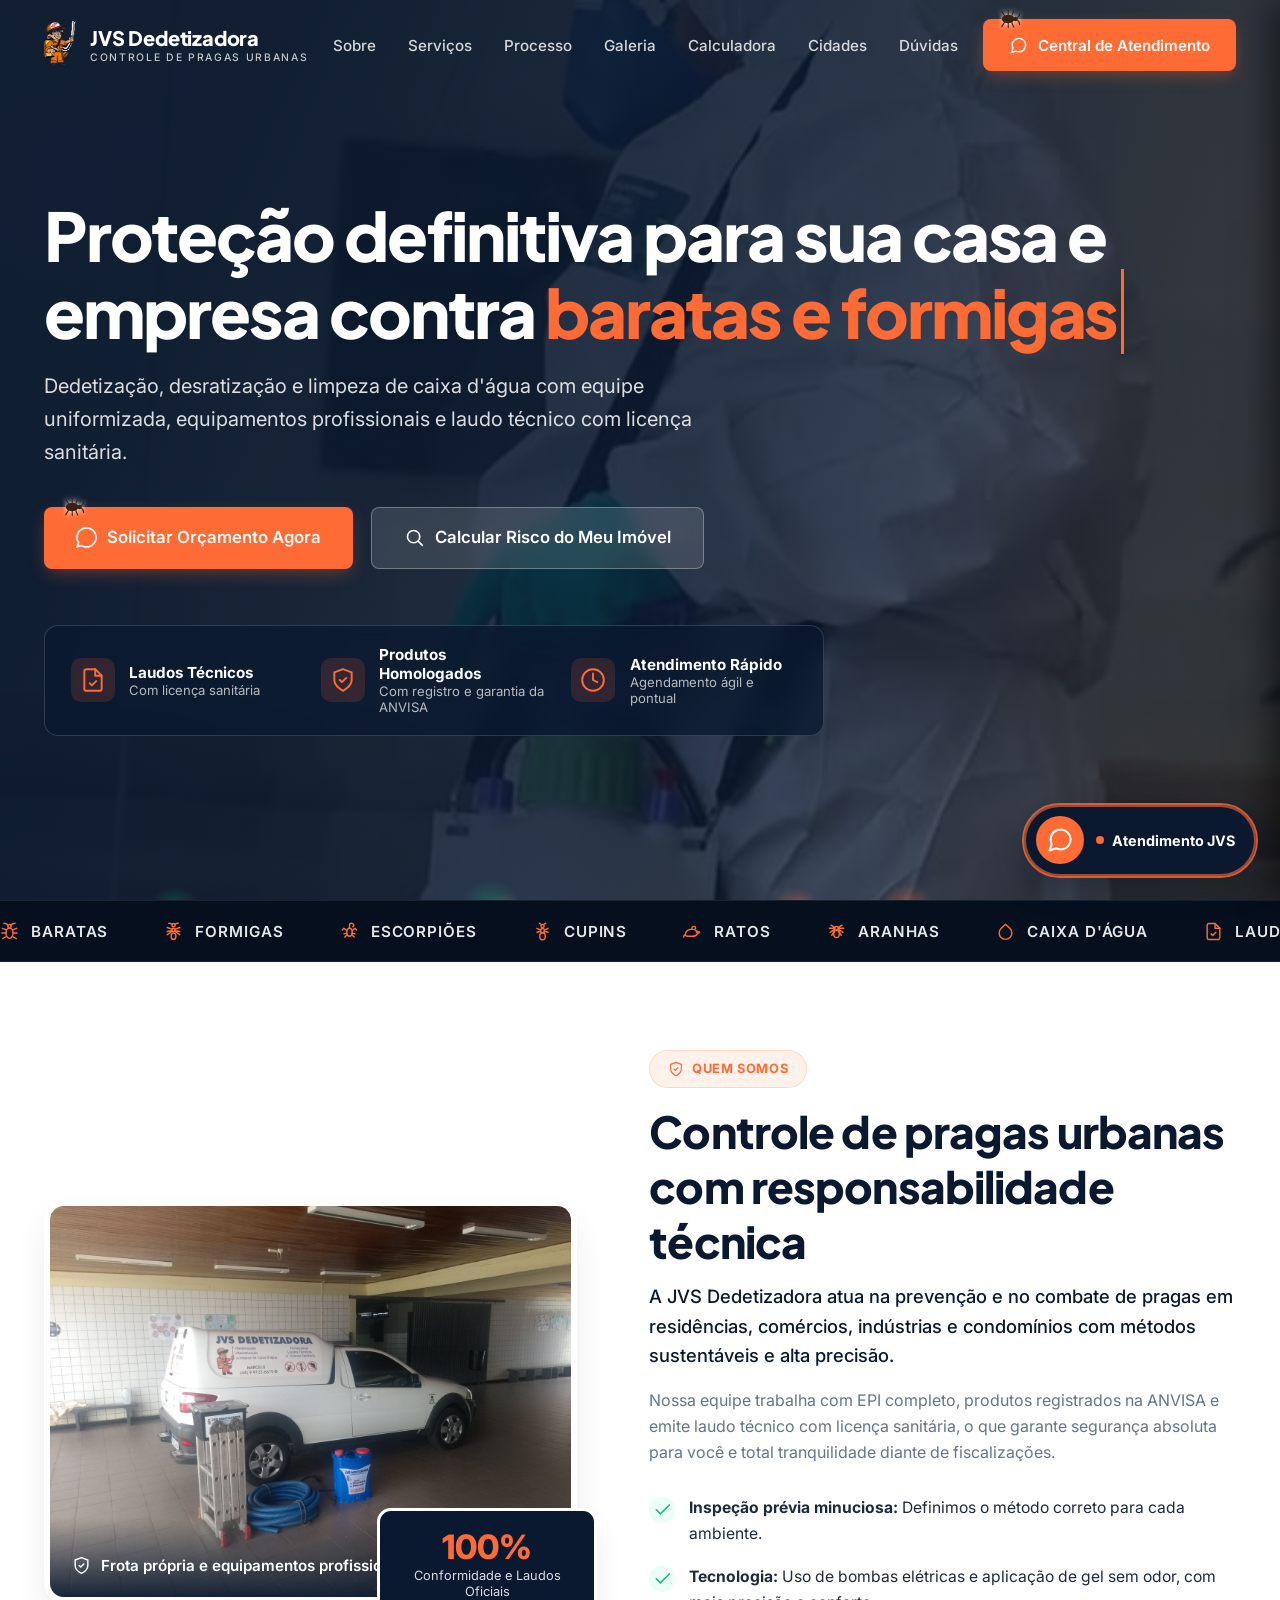
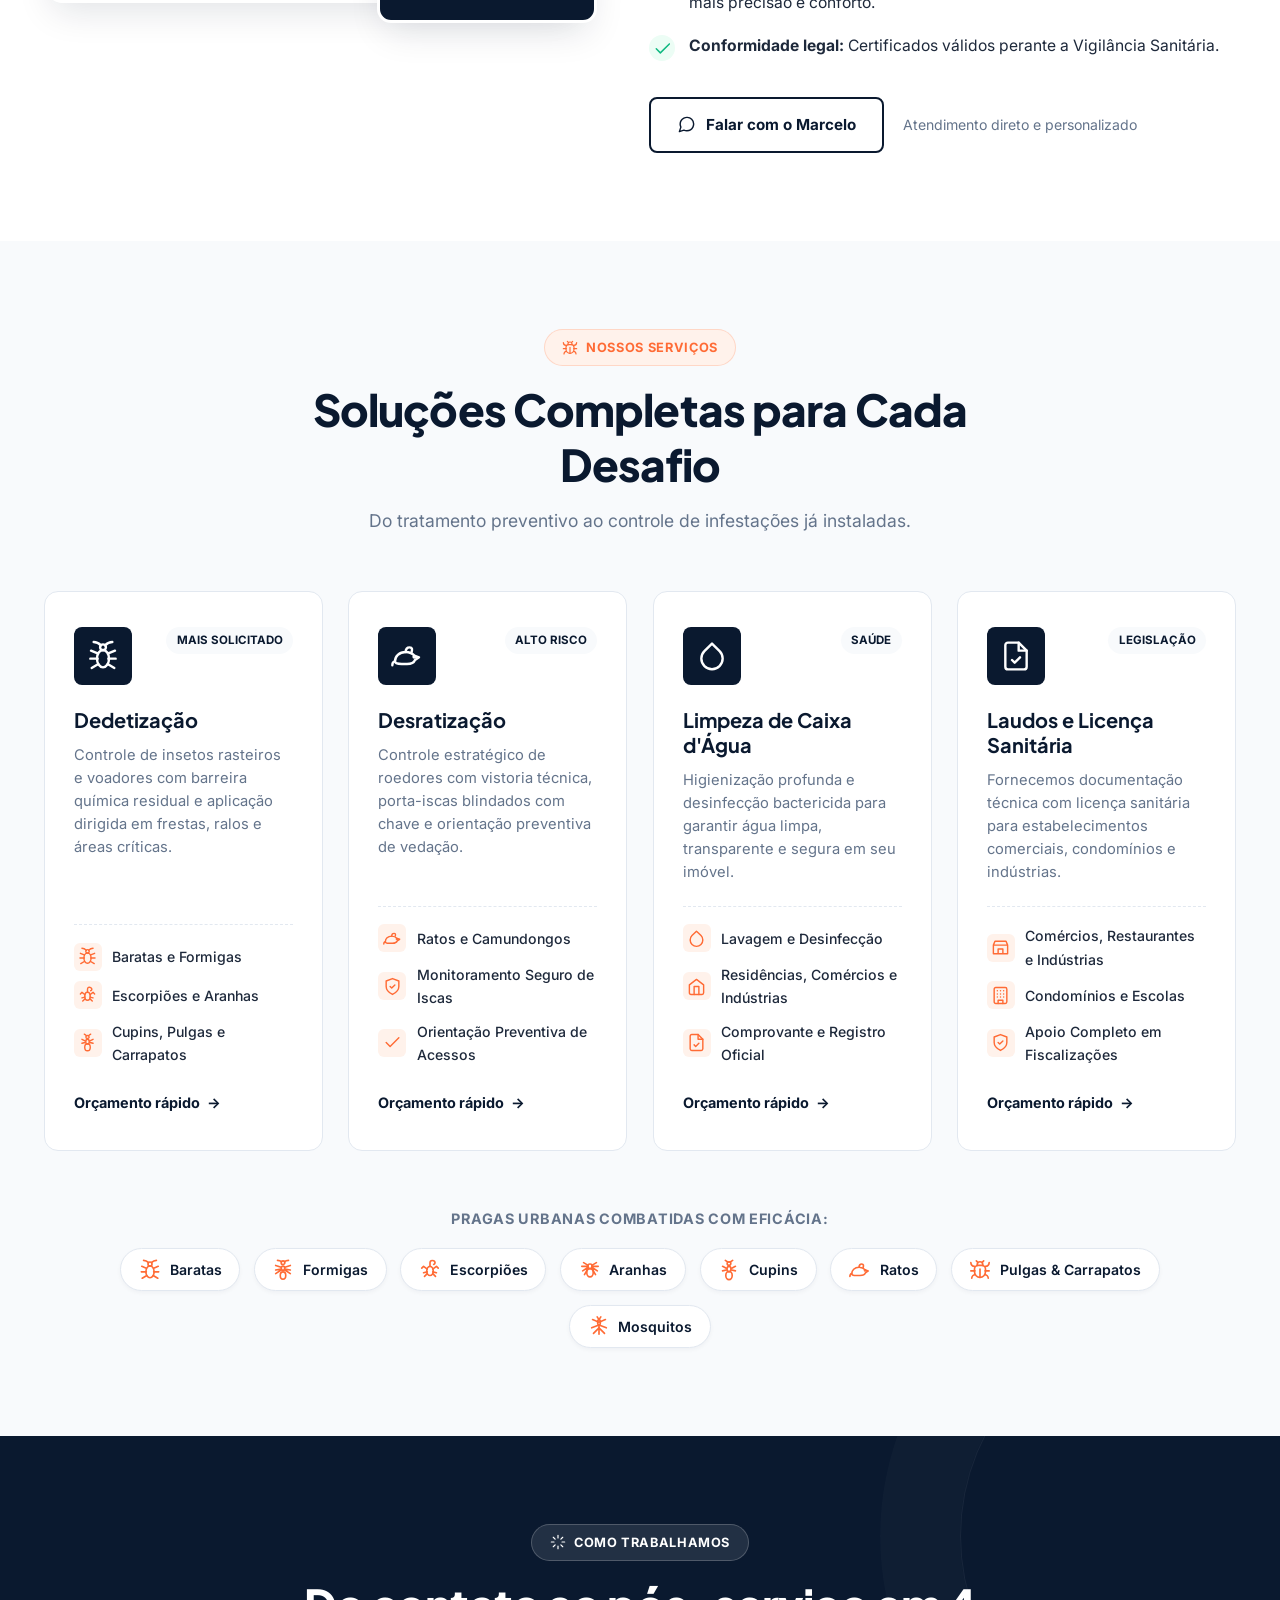
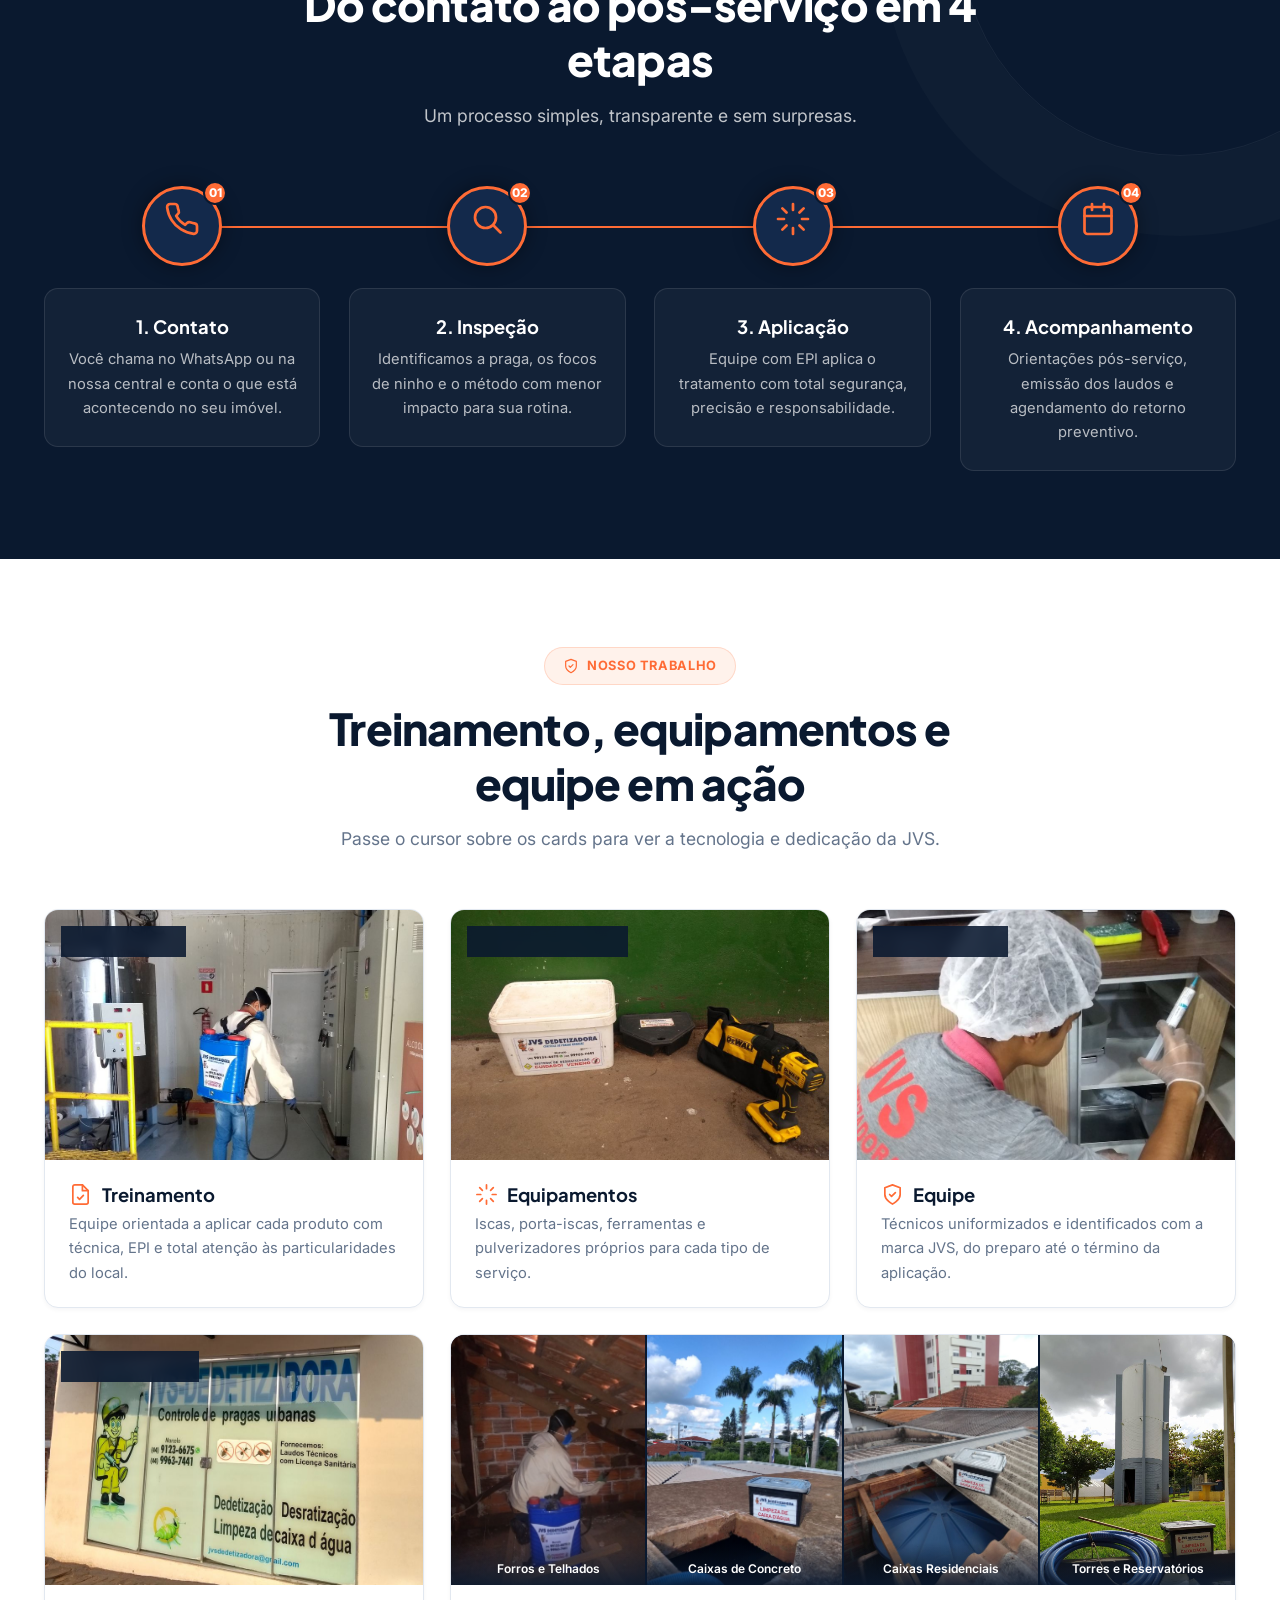
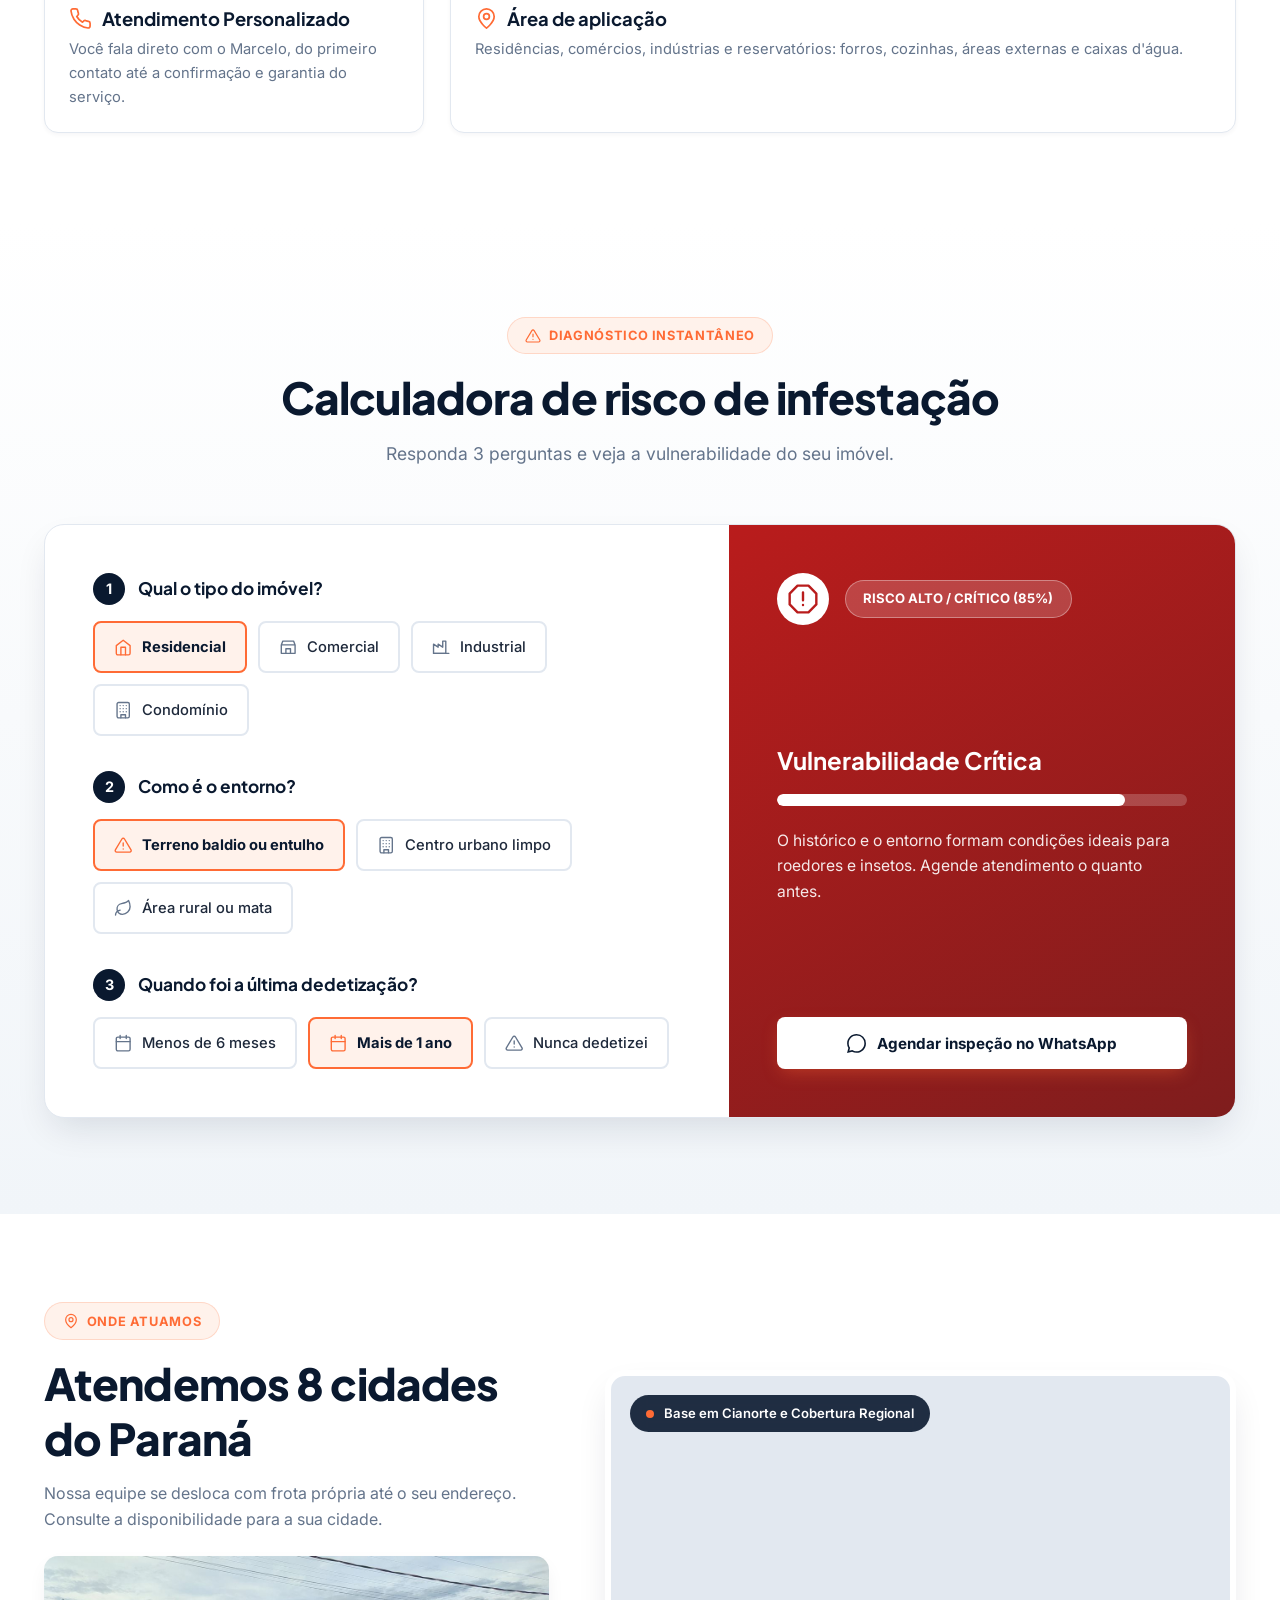
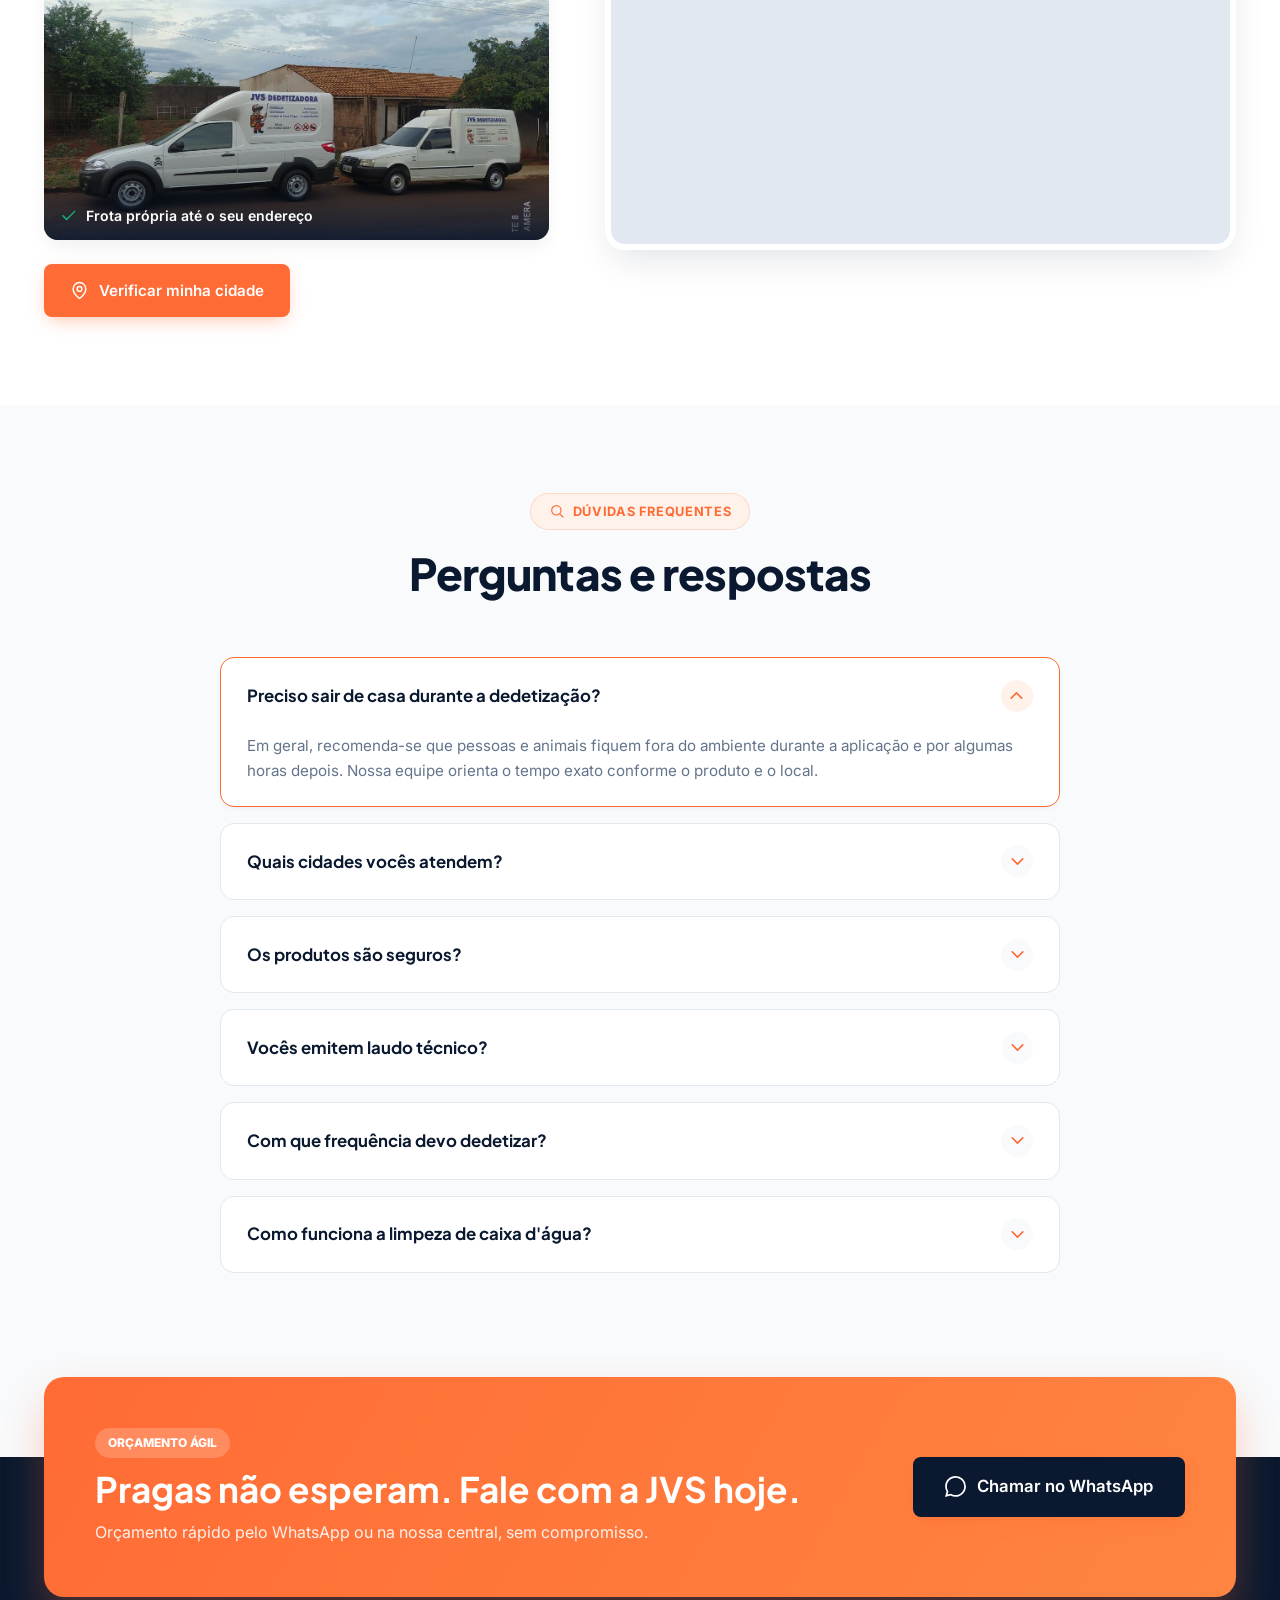
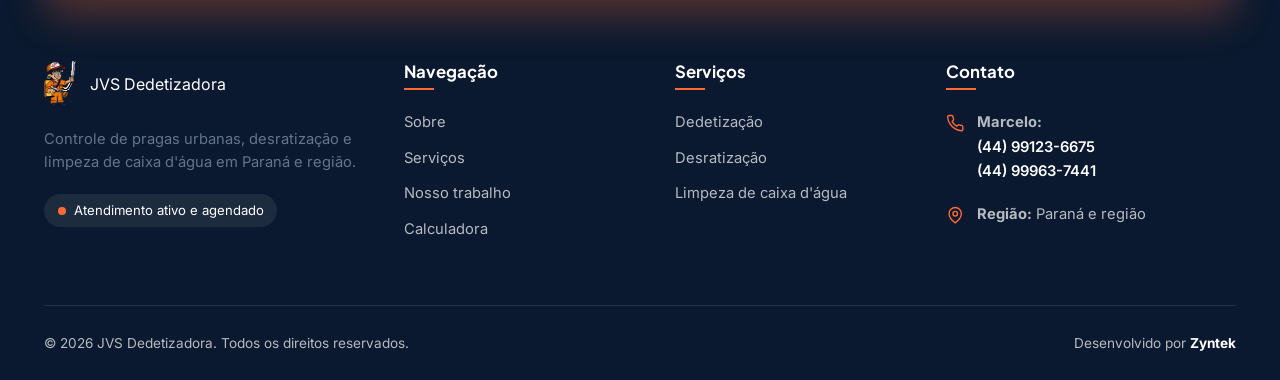
==== index.html @ ffaaab99 "primeiro commit: configurando o projeto" ====
<!DOCTYPE html>
<html lang="pt-BR" class="js">
<head>
  <meta charset="UTF-8">
  <meta name="viewport" content="width=device-width, initial-scale=1.0">
  <title>JVS Dedetizadora | Controle Especializado de Pragas e Desratização no PR</title>
  
  <meta name="description" content="JVS Dedetizadora: dedetização, desratização e limpeza de caixas d'água com laudos técnicos e licença sanitária em 8 cidades do Paraná. Fale com nossa equipe técnica.">
  <meta name="theme-color" content="#0A192F">

  <!-- Open Graph -->
  <meta property="og:type" content="website">
  <meta property="og:locale" content="pt_BR">
  <meta property="og:title" content="JVS Dedetizadora | Controle Profissional de Pragas Urbanas">
  <meta property="og:description" content="Dedetização, desratização e higienização com produtos ANVISA e laudos sanitários no Paraná.">
  <meta property="og:image" content="https://jvsdetetizadora.vercel.app/assets/img/sobre-picape.jpg">

  <!-- Fontes Google -->
  <link rel="preconnect" href="https://fonts.googleapis.com">
  <link rel="preconnect" href="https://fonts.gstatic.com" crossorigin>
  <link href="https://fonts.googleapis.com/css2?family=Inter:wght@400;500;600;700&family=Plus+Jakarta+Sans:wght@600;700;800&display=swap" rel="stylesheet">

  <link rel="icon" type="image/png" href="assets/img/favicon.png">
  <link rel="apple-touch-icon" href="assets/img/apple-touch-icon.png">
  <link rel="stylesheet" href="style.css">

  <script type="application/ld+json">
  {
    "@context": "https://schema.org",
    "@type": "HomeAndConstructionBusiness",
    "name": "JVS Dedetizadora",
    "description": "Dedetização, desratização e limpeza de caixa d'água com laudo técnico e licença sanitária.",
    "telephone": ["+55-44-99123-6675", "+55-44-99963-7441"],
    "areaServed": [
      {"@type": "City", "name": "Ubiratã"},
      {"@type": "City", "name": "Campina da Lagoa"},
      {"@type": "City", "name": "Juranda"},
      {"@type": "City", "name": "Tapejara"},
      {"@type": "City", "name": "Terra Boa"},
      {"@type": "City", "name": "Nova Esperança"},
      {"@type": "City", "name": "Cianorte"},
      {"@type": "City", "name": "Mariluz"}
    ]
  }
  </script>
</head>
<body>

  <!-- Canvas Tecnológico de Proteção Ativa (Fundo) -->
  <canvas id="ambientCanvas" class="ambient-canvas" aria-hidden="true"></canvas>

  <!-- Barra de Leitura Superior -->
  <div class="scroll-progress-bar" id="scrollProgress" aria-hidden="true"></div>

  <!-- Acessibilidade -->
  <a class="skip-link" href="#conteudo">Pular para o conteúdo principal</a>

  <!-- Biblioteca Completa de Ícones Vetoriais SVG (Com Pragas Exclusivas) -->
  <svg width="0" height="0" style="position:absolute; display:none" aria-hidden="true">
    <defs>
      <!-- Ícones Básicos -->
      <symbol id="bug" viewBox="0 0 24 24"><path d="M8 2l1.9 1.9M16 2l-1.9 1.9M9 7.1V6a3 3 0 0 1 6 0v1.1"/><path d="M12 20c-3.3 0-6-2.7-6-6v-3a4 4 0 0 1 4-4h4a4 4 0 0 1 4 4v3c0 3.3-2.7 6-6 6z"/><path d="M12 20v-9M6.5 13H2M17.5 13H22M3 21c0-2.1 1.7-3.9 3.8-4M21 21c0-2.1-1.7-3.9-3.8-4M6 8C4 8 2.2 6.2 2 4M18 8c2 0 3.8-1.8 4-4"/></symbol>
      <symbol id="drop" viewBox="0 0 24 24"><path d="M12 2.7l5.7 5.6a8 8 0 1 1-11.4 0z"/></symbol>
      <symbol id="doc" viewBox="0 0 24 24"><path d="M14 2H6a2 2 0 0 0-2 2v16a2 2 0 0 0 2 2h12a2 2 0 0 0 2-2V8z"/><path d="M14 2v6h6M9 15l2 2 4-4"/></symbol>
      <symbol id="shield" viewBox="0 0 24 24"><path d="M12 22s8-4 8-10V5l-8-3-8 3v7c0 6 8 10 8 10z"/><path d="M9 12l2 2 4-4"/></symbol>
      <symbol id="phone" viewBox="0 0 24 24"><path d="M22 16.9v3a2 2 0 0 1-2.2 2 19.8 19.8 0 0 1-8.6-3.1 19.5 19.5 0 0 1-6-6A19.8 19.8 0 0 1 2.1 4.2 2 2 0 0 1 4.1 2h3a2 2 0 0 1 2 1.7c.1 1 .4 1.9.7 2.8a2 2 0 0 1-.5 2.1L8.1 9.9a16 16 0 0 0 6 6l1.3-1.3a2 2 0 0 1 2.1-.4c.9.3 1.8.6 2.8.7a2 2 0 0 1 1.7 2z"/></symbol>
      <symbol id="pin" viewBox="0 0 24 24"><path d="M20 10c0 6-8 12-8 12S4 16 4 10a8 8 0 0 1 16 0z"/><circle cx="12" cy="10" r="3"/></symbol>
      <symbol id="ok" viewBox="0 0 24 24"><path d="M20 6L9 17l-5-5"/></symbol>
      <symbol id="home" viewBox="0 0 24 24"><path d="M3 10l9-7 9 7v10a2 2 0 0 1-2 2H5a2 2 0 0 1-2-2z"/><path d="M9 22V12h6v10"/></symbol>
      <symbol id="store" viewBox="0 0 24 24"><path d="M3 9l2-5h14l2 5M3 9v11h18V9M3 9h18M9 20v-6h6v6"/></symbol>
      <symbol id="factory" viewBox="0 0 24 24"><path d="M2 20V8l6 4V8l6 4V4h4v16z"/><path d="M2 20h20"/></symbol>
      <symbol id="build" viewBox="0 0 24 24"><rect x="4" y="2" width="16" height="20" rx="2"/><path d="M9 22v-4h6v4M8 6h.01M12 6h.01M16 6h.01M8 10h.01M12 10h.01M16 10h.01M8 14h.01M12 14h.01M16 14h.01"/></symbol>
      <symbol id="alert" viewBox="0 0 24 24"><path d="M10.3 3.9L1.8 18a2 2 0 0 0 1.7 3h17a2 2 0 0 0 1.7-3L13.7 3.9a2 2 0 0 0-3.4 0z"/><path d="M12 9v4M12 17h.01"/></symbol>
      <symbol id="leaf" viewBox="0 0 24 24"><path d="M11 20A7 7 0 0 1 9.8 6.1C15.5 5 17 4.5 19 2c1 2 2 4.2 2 8 0 5.5-4.8 10-10 10z"/><path d="M2 21c0-3 1.9-5.5 6-6.5"/></symbol>
      <symbol id="down" viewBox="0 0 24 24"><path d="M6 9l6 6 6-6"/></symbol>
      <symbol id="menu" viewBox="0 0 24 24"><path d="M4 6h16M4 12h16M4 18h16"/></symbol>
      <symbol id="close" viewBox="0 0 24 24"><path d="M18 6L6 18M6 6l12 12"/></symbol>
      <symbol id="clock" viewBox="0 0 24 24"><circle cx="12" cy="12" r="10"/><path d="M12 6v6l4 2"/></symbol>
      <symbol id="search" viewBox="0 0 24 24"><circle cx="11" cy="11" r="7"/><path d="M21 21l-4.3-4.3"/></symbol>
      <symbol id="burst" viewBox="0 0 24 24"><path d="M12 2v4M12 18v4M4.9 4.9l2.8 2.8M16.3 16.3l2.8 2.8M2 12h4M18 12h4M4.9 19.1l2.8-2.8M16.3 7.7l2.8-2.8"/></symbol>
      <symbol id="cal" viewBox="0 0 24 24"><rect x="3" y="4" width="18" height="18" rx="2"/><path d="M16 2v4M8 2v4M3 10h18"/></symbol>
      <symbol id="chat" viewBox="0 0 24 24"><path d="M21 11.5a8.38 8.38 0 0 1-.9 3.8 8.5 8.5 0 0 1-7.6 4.7 8.38 8.38 0 0 1-3.8-.9L3 21l1.9-5.7a8.38 8.38 0 0 1-.9-3.8 8.5 8.5 0 0 1 4.7-7.6 8.38 8.38 0 0 1 3.8-.9h.5a8.48 8.48 0 0 1 8 8v.5z"/></symbol>
      <symbol id="instagram" viewBox="0 0 24 24"><rect x="2" y="2" width="20" height="20" rx="5" ry="5"/><path d="M16 11.37A4 4 0 1 1 12.63 8 4 4 0 0 1 16 11.37z"/><line x1="17.5" y1="6.5" x2="17.51" y2="6.5"/></symbol>
      <symbol id="sparkles" viewBox="0 0 24 24"><path d="M12 3v3m0 12v3M3 12h3m12 0h3M5.6 5.6l2.1 2.1m8.6 8.6l2.1 2.1M5.6 18.4l2.1-2.1m8.6-8.6l2.1-2.1"/></symbol>

      <!-- Redes e Contatos -->
      <symbol id="wa" viewBox="0 0 24 24"><path stroke="none" fill="currentColor" d="M.057 24l1.687-6.163a11.87 11.87 0 0 1-1.587-5.946C.16 5.335 5.495 0 12.05 0a11.82 11.82 0 0 1 8.413 3.488 11.82 11.82 0 0 1 3.48 8.414c-.003 6.557-5.338 11.892-11.893 11.892a11.9 11.9 0 0 1-5.688-1.448L.057 24zm6.597-3.807c1.676.995 3.276 1.591 5.392 1.592 5.448 0 9.886-4.434 9.889-9.885.002-5.462-4.415-9.89-9.881-9.892-5.452 0-9.887 4.434-9.889 9.884-.001 2.225.651 3.891 1.746 5.634l-.999 3.648 3.742-.981z"/></symbol>

      <!-- Ícones Vetoriais Anatômicos das Pragas (Profissionais) -->
      <symbol id="pest-roach" viewBox="0 0 24 24">
        <ellipse cx="12" cy="14" rx="4.5" ry="6.5"/>
        <circle cx="12" cy="5.5" r="2.2"/>
        <path d="M10.5 4C8.5 2 7 1.5 5 1.5M13.5 4c2-2 3.5-2.5 5.5-2.5"/>
        <path d="M8 10L3 8M8 14H2.5M8.5 18l-5 3M16 10l5-2M16 14h5.5M15.5 18l5 3"/>
      </symbol>
      
      <symbol id="pest-ant" viewBox="0 0 24 24">
        <circle cx="12" cy="4" r="2"/>
        <ellipse cx="12" cy="10" rx="1.8" ry="2.2"/>
        <ellipse cx="12" cy="18" rx="3" ry="4"/>
        <path d="M10.5 3C9 1.8 7.5 1.5 6 1.5M13.5 3c1.5-1.2 3-1.5 4.5-1.5"/>
        <path d="M10 9L4 7M10 11L4 12M10 12L4 16M14 9l6-2M14 11l6 1M14 12l6 4"/>
      </symbol>

      <symbol id="pest-scorpion" viewBox="0 0 24 24">
        <ellipse cx="12" cy="13" rx="3.5" ry="5"/>
        <path d="M12 8V4c0-2 2-3 4-2s2 3 0 4"/>
        <path d="M9 11L5 8l-2 2M15 11l4-3 2 2"/>
        <path d="M9 14l-4 1M9 16l-3 3M15 14l4 1M15 16l3 3"/>
      </symbol>

      <symbol id="pest-spider" viewBox="0 0 24 24">
        <circle cx="12" cy="8" r="2.5"/>
        <ellipse cx="12" cy="15" rx="3.5" ry="4.5"/>
        <path d="M10 7L5 4M10 8L3 8M10 9L4 13M10 10L6 17M14 7l5-3M14 8l7 0M14 9l6 4M14 10l4 7"/>
      </symbol>

      <symbol id="pest-termite" viewBox="0 0 24 24">
        <circle cx="12" cy="5" r="2"/>
        <ellipse cx="12" cy="11" rx="2.2" ry="3"/>
        <ellipse cx="12" cy="18" rx="3.5" ry="4.5"/>
        <path d="M11 3.5l-3-2M13 3.5l3-2M9 10l-4-2M9 12l-4 1M15 10l4-2M15 12l4 1"/>
      </symbol>

      <symbol id="pest-rat" viewBox="0 0 24 24">
        <path d="M3 16c0-3.5 3-7 8-7 3 0 5 1 7 3l3 1-3 2c-1 2.5-3 3-6 3H8c-3 0-5-.5-5-2z"/>
        <circle cx="17.5" cy="12.5" r=".6"/>
        <path d="M11 9c0-2 1-3.5 3-3.5S16 7 15.5 9M3 16c-1.5 0-2 1.5-2 3"/>
      </symbol>

      <symbol id="pest-mosquito" viewBox="0 0 24 24">
        <line x1="12" y1="12" x2="12" y2="21"/>
        <ellipse cx="12" cy="8" rx="1.5" ry="3"/>
        <path d="M12 5l-2-3M12 5l2-3M12 8l-7-3M12 8l7-3M12 11l-8 3M12 11l8 3M12 14l-6 6M12 14l6 6"/>
      </symbol>

      <symbol id="roach" viewBox="0 0 24 24"><ellipse cx="12" cy="14" rx="4.6" ry="7" stroke="none"/><circle cx="12" cy="6" r="2.4" stroke="none"/><path fill="none" stroke-width="1.1" stroke-linecap="round" d="M11 4C9 2 8 1.5 6 1.5M13 4c2-2 3-2.5 5-2.5M8 10L3 8M8 14H2.5M8.5 18l-5 3M16 10l5-2M16 14h5.5M15.5 18l5 3"/></symbol>
      <symbol id="risk-ok" viewBox="0 0 24 24"><circle cx="12" cy="12" r="10"/><path d="M7.5 12.5l3 3 6-6.5"/></symbol>
      <symbol id="risk-high" viewBox="0 0 24 24"><path d="M7.9 2h8.2L22 7.9v8.2L16.1 22H7.9L2 16.1V7.9z"/><path d="M12 7v6M12 16.5h.01"/></symbol>
    </defs>
  </svg>

  <!-- Cabeçalho Principal -->
  <header class="site-header" id="site-header">
    <div class="container header-container">
      <a href="#inicio" class="brand" aria-label="JVS Dedetizadora - Início">
        <img class="brand-logo" src="assets/img/logo.png" alt="Logotipo JVS Dedetizadora" width="36" height="52">
        <span class="brand-text">
          JVS Dedetizadora
          <small>Controle de pragas urbanas</small>
        </span>
      </a>

      <nav class="main-nav" aria-label="Navegação primária">
        <a href="#sobre" class="nav-link">Sobre</a>
        <a href="#servicos" class="nav-link">Serviços</a>
        <a href="#processo" class="nav-link">Processo</a>
        <a href="#galeria" class="nav-link">Galeria</a>
        <a href="#calculadora" class="nav-link">Calculadora</a>
        <a href="#atuacao" class="nav-link">Cidades</a>
        <a href="#faq" class="nav-link">Dúvidas</a>
      </nav>

      <div class="header-cta-group">
        <button class="btn btn-primary btn-walk open-hub-trigger" type="button">
          <span class="walker" aria-hidden="true"><svg class="roach"><use href="#roach"/></svg></span>
          <svg class="ic"><use href="#chat"/></svg>
          <span>Central de Atendimento</span>
        </button>
        <button class="menu-toggle" id="menu-toggle" aria-label="Abrir menu móvel" aria-expanded="false" aria-controls="mobile-menu">
          <svg class="ic ic-menu"><use href="#menu"/></svg>
          <svg class="ic ic-close"><use href="#close"/></svg>
        </button>
      </div>
    </div>
  </header>

  <!-- Menu Mobile Moderno -->
  <div class="mobile-menu-backdrop" id="mobile-backdrop" aria-hidden="true"></div>
  <div class="mobile-menu" id="mobile-menu" role="dialog" aria-modal="true" aria-label="Menu de navegação móvel">
    <div class="mobile-menu-header">
      <span class="mobile-title">JVS Dedetizadora</span>
    </div>
    <nav class="mobile-nav-links">
      <a href="#sobre" class="mob-link">Sobre nós</a>
      <a href="#servicos" class="mob-link">Serviços e Pragas</a>
      <a href="#processo" class="mob-link">Como Trabalhamos</a>
      <a href="#galeria" class="mob-link">Nossos Serviços em Campo</a>
      <a href="#calculadora" class="mob-link">Calculadora de Risco</a>
      <a href="#atuacao" class="mob-link">Cidades Atendidas</a>
      <a href="#faq" class="mob-link">Perguntas Frequentes</a>
    </nav>
    <div class="mobile-menu-footer">
      <button class="btn btn-primary w-full open-hub-trigger" type="button">
        <svg class="ic"><use href="#chat"/></svg>
        <span>Abrir Central de Suporte</span>
      </button>
      <div class="mobile-contact-info">
        <p><svg class="ic"><use href="#phone"/></svg> (44) 99123-6675</p>
        <small>Plantão com Marcelo</small>
      </div>
    </div>
  </div>

  <main id="conteudo">
    <!-- Seção Hero -->
    <section class="hero" id="inicio">
      <video class="hero-video" autoplay muted loop playsinline preload="metadata" poster="assets/img/hero-poster.jpg">
        <source src="assets/video/hero.mp4" type="video/mp4">
      </video>
      <div class="hero-overlay"></div>
      <div class="hero-particles" id="hero-particles" aria-hidden="true"></div>

      <div class="container hero-container">
        <div class="hero-content">
        

          </div>

          <h1 class="reveal">
            Proteção definitiva para sua casa e empresa contra 
            <span class="typed-wrapper"><span class="hero-typed" id="typed"></span></span>
          </h1>

          <p class="hero-description reveal">
            Dedetização, desratização e limpeza de caixa d'água com equipe uniformizada, equipamentos profissionais e laudo técnico com licença sanitária.
          </p>

          <div class="hero-actions reveal">
            <button class="btn btn-primary btn-large btn-glow btn-walk open-hub-trigger" type="button">
              <span class="walker" aria-hidden="true"><svg class="roach"><use href="#roach"/></svg></span>
              <svg class="ic"><use href="#wa"/></svg>
              <span>Solicitar Orçamento Agora</span>
            </button>
            <a class="btn btn-glass btn-large" href="#calculadora">
              <svg class="ic"><use href="#search"/></svg>
              <span>Calcular Risco do Meu Imóvel</span>
            </a>
          </div>

          <div class="hero-trust-bar reveal">
            <div class="trust-item">
              <div class="trust-icon"><svg class="ic"><use href="#doc"/></svg></div>
              <div class="trust-text"><strong>Laudos Técnicos</strong><span>Com licença sanitária</span></div>
            </div>
            <div class="trust-item">
              <div class="trust-icon"><svg class="ic"><use href="#shield"/></svg></div>
              <div class="trust-text"><strong>Produtos Homologados</strong><span>Com registro e garantia da ANVISA</span></div>
            </div>
            <div class="trust-item">
              <div class="trust-icon"><svg class="ic"><use href="#clock"/></svg></div>
              <div class="trust-text"><strong>Atendimento Rápido</strong><span>Agendamento ágil e pontual</span></div>
            </div>
          </div>
        </div>
      </div>
    </section>

    <!-- Marquee Infinito -->
    <div class="marquee" aria-hidden="true">
      <div class="marquee-track" id="marquee-track"></div>
    </div>

    <!-- Seção Sobre Nós -->
    <section class="section section-about" id="sobre">
      <div class="container">
        <div class="about-grid">
          <div class="about-media reveal">
            <div class="about-image-wrapper">
              <img src="assets/img/sobre-picape.jpg" alt="Picape da JVS Dedetizadora com escada, mangueira e pulverizador costal" width="1400" height="1050" loading="lazy">
              <div class="about-image-badge">
                <svg class="ic"><use href="#shield"/></svg>
                <span>Frota própria e equipamentos profissionais</span>
              </div>
            </div>
            <div class="about-floating-stat">
              <strong class="stat-number">100%</strong>
              <span class="stat-label">Conformidade e Laudos Oficiais</span>
            </div>
          </div>

          <div class="about-text-content reveal">
            <div class="badge-pill">
              <svg class="ic"><use href="#shield"/></svg>
              <span>Quem Somos</span>
            </div>
            <h2 class="section-title">Controle de pragas urbanas com responsabilidade técnica</h2>
            <p class="lead-text">
              A JVS Dedetizadora atua na prevenção e no combate de pragas em residências, comércios, indústrias e condomínios com métodos sustentáveis e alta precisão.
            </p>
            <p>
              Nossa equipe trabalha com EPI completo, produtos registrados na ANVISA e emite laudo técnico com licença sanitária, o que garante segurança absoluta para você e total tranquilidade diante de fiscalizações.
            </p>

            <ul class="checklist-pro">
              <li>
                <div class="check-icon"><svg class="ic"><use href="#ok"/></svg></div>
                <div><strong>Inspeção prévia minuciosa:</strong> Definimos o método correto para cada ambiente.</div>
              </li>
              <li>
                <div class="check-icon"><svg class="ic"><use href="#ok"/></svg></div>
                <div><strong>Tecnologia:</strong> Uso de bombas elétricas e aplicação de gel sem odor, com mais precisão e conforto.</div>
              </li>
              <li>
                <div class="check-icon"><svg class="ic"><use href="#ok"/></svg></div>
                <div><strong>Conformidade legal:</strong> Certificados válidos perante a Vigilância Sanitária.</div>
              </li>
            </ul>

            <div class="about-cta-box">
              <button class="btn btn-outline-dark open-hub-trigger" type="button">
                <svg class="ic"><use href="#chat"/></svg>
                <span>Falar com o Marcelo</span>
              </button>
              <span class="consultor-note">Atendimento direto e personalizado</span>
            </div>
          </div>
        </div>
      </div>
    </section>

    <!-- Seção Serviços: Com Ícones Vetoriais das Pragas -->
    <section class="section section-services" id="servicos">
      <div class="container">
        <div class="section-head text-center reveal">
          <div class="badge-pill">
            <svg class="ic"><use href="#bug"/></svg>
            <span>Nossos Serviços</span>
          </div>
          <h2 class="section-title">Soluções Completas para Cada Desafio</h2>
          <p class="section-subtitle">Do tratamento preventivo ao controle de infestações já instaladas.</p>
        </div>

        <div class="services-grid">
          <!-- Card 1: Dedetização -->
          <article class="service-card reveal">
            <div class="service-header">
              <div class="service-icon-box"><svg class="ic"><use href="#pest-roach"/></svg></div>
              <span class="service-tag">Mais Solicitado</span>
            </div>
            <h3>Dedetização</h3>
            <p>Controle de insetos rasteiros e voadores com barreira química residual e aplicação dirigida em frestas, ralos e áreas críticas.</p>
            
            <!-- Lista com Ícones Vetoriais Dedicados -->
            <ul class="service-pest-list">
              <li>
                <div class="pest-mini-icon"><svg class="ic"><use href="#pest-roach"/></svg></div>
                <span>Baratas e Formigas</span>
              </li>
              <li>
                <div class="pest-mini-icon"><svg class="ic"><use href="#pest-scorpion"/></svg></div>
                <span>Escorpiões e Aranhas</span>
              </li>
              <li>
                <div class="pest-mini-icon"><svg class="ic"><use href="#pest-termite"/></svg></div>
                <span>Cupins, Pulgas e Carrapatos</span>
              </li>
            </ul>

            <div class="service-footer">
              <button class="service-link open-hub-trigger" type="button">
                <span>Orçamento rápido</span>
                <span class="arrow">&rarr;</span>
              </button>
            </div>
          </article>

          <!-- Card 2: Desratização -->
          <article class="service-card reveal">
            <div class="service-header">
              <div class="service-icon-box"><svg class="ic"><use href="#pest-rat"/></svg></div>
              <span class="service-tag">Alto Risco</span>
            </div>
            <h3>Desratização</h3>
            <p>Controle estratégico de roedores com vistoria técnica, porta-iscas blindados com chave e orientação preventiva de vedação.</p>
            
            <ul class="service-pest-list">
              <li>
                <div class="pest-mini-icon"><svg class="ic"><use href="#pest-rat"/></svg></div>
                <span>Ratos e Camundongos</span>
              </li>
              <li>
                <div class="pest-mini-icon"><svg class="ic"><use href="#shield"/></svg></div>
                <span>Monitoramento Seguro de Iscas</span>
              </li>
              <li>
                <div class="pest-mini-icon"><svg class="ic"><use href="#ok"/></svg></div>
                <span>Orientação Preventiva de Acessos</span>
              </li>
            </ul>

            <div class="service-footer">
              <button class="service-link open-hub-trigger" type="button">
                <span>Orçamento rápido</span>
                <span class="arrow">&rarr;</span>
              </button>
            </div>
          </article>

          <!-- Card 3: Limpeza de Caixa d'Água -->
          <article class="service-card reveal">
            <div class="service-header">
              <div class="service-icon-box"><svg class="ic"><use href="#drop"/></svg></div>
              <span class="service-tag">Saúde</span>
            </div>
            <h3>Limpeza de Caixa d'Água</h3>
            <p>Higienização profunda e desinfecção bactericida para garantir água limpa, transparente e segura em seu imóvel.</p>
            
            <ul class="service-pest-list">
              <li>
                <div class="pest-mini-icon"><svg class="ic"><use href="#drop"/></svg></div>
                <span>Lavagem e Desinfecção</span>
              </li>
              <li>
                <div class="pest-mini-icon"><svg class="ic"><use href="#home"/></svg></div>
                <span>Residências, Comércios e Indústrias</span>
              </li>
              <li>
                <div class="pest-mini-icon"><svg class="ic"><use href="#doc"/></svg></div>
                <span>Comprovante e Registro Oficial</span>
              </li>
            </ul>

            <div class="service-footer">
              <button class="service-link open-hub-trigger" type="button">
                <span>Orçamento rápido</span>
                <span class="arrow">&rarr;</span>
              </button>
            </div>
          </article>

          <!-- Card 4: Laudos Técnicos -->
          <article class="service-card reveal">
            <div class="service-header">
              <div class="service-icon-box"><svg class="ic"><use href="#doc"/></svg></div>
              <span class="service-tag">Legislação</span>
            </div>
            <h3>Laudos e Licença Sanitária</h3>
            <p>Fornecemos documentação técnica com licença sanitária para estabelecimentos comerciais, condomínios e indústrias.</p>
            
            <ul class="service-pest-list">
              <li>
                <div class="pest-mini-icon"><svg class="ic"><use href="#store"/></svg></div>
                <span>Comércios, Restaurantes e Indústrias</span>
              </li>
              <li>
                <div class="pest-mini-icon"><svg class="ic"><use href="#build"/></svg></div>
                <span>Condomínios e Escolas</span>
              </li>
              <li>
                <div class="pest-mini-icon"><svg class="ic"><use href="#shield"/></svg></div>
                <span>Apoio Completo em Fiscalizações</span>
              </li>
            </ul>

            <div class="service-footer">
              <button class="service-link open-hub-trigger" type="button">
                <span>Orçamento rápido</span>
                <span class="arrow">&rarr;</span>
              </button>
            </div>
          </article>
        </div>

        <!-- Catálogo Vetorial de Pragas Combatidas -->
        <div class="pest-vetor-grid reveal">
          <span class="pest-catalog-title">Pragas Urbanas Combatidas com Eficácia:</span>
          <div class="pest-badges-row">
            <div class="pest-badge-item">
              <svg class="ic"><use href="#pest-roach"/></svg>
              <span>Baratas</span>
            </div>
            <div class="pest-badge-item">
              <svg class="ic"><use href="#pest-ant"/></svg>
              <span>Formigas</span>
            </div>
            <div class="pest-badge-item">
              <svg class="ic"><use href="#pest-scorpion"/></svg>
              <span>Escorpiões</span>
            </div>
            <div class="pest-badge-item">
              <svg class="ic"><use href="#pest-spider"/></svg>
              <span>Aranhas</span>
            </div>
            <div class="pest-badge-item">
              <svg class="ic"><use href="#pest-termite"/></svg>
              <span>Cupins</span>
            </div>
            <div class="pest-badge-item">
              <svg class="ic"><use href="#pest-rat"/></svg>
              <span>Ratos</span>
            </div>
            <div class="pest-badge-item">
              <svg class="ic"><use href="#bug"/></svg>
              <span>Pulgas & Carrapatos</span>
            </div>
            <div class="pest-badge-item">
              <svg class="ic"><use href="#pest-mosquito"/></svg>
              <span>Mosquitos</span>
            </div>
          </div>
        </div>
      </div>
    </section>

    <!-- Seção Processo de Trabalho -->
    <section class="section section-process" id="processo">
      <div class="process-decor-circle" aria-hidden="true"></div>
      <div class="container">
        <div class="section-head text-center reveal">
          <div class="badge-pill badge-pill-light">
            <svg class="ic"><use href="#burst"/></svg>
            <span>Como Trabalhamos</span>
          </div>
          <h2 class="section-title text-white">Do contato ao pós-serviço em 4 etapas</h2>
          <p class="section-subtitle text-light">Um processo simples, transparente e sem surpresas.</p>
        </div>

        <div class="process-timeline" id="processTimeline">
          <div class="timeline-step reveal" style="--i:0">
            <div class="step-badge">
              <div class="step-num">01</div>
              <div class="step-icon"><svg class="ic"><use href="#phone"/></svg></div>
            </div>
            <div class="step-card">
              <h3>1. Contato</h3>
              <p>Você chama no WhatsApp ou na nossa central e conta o que está acontecendo no seu imóvel.</p>
            </div>
          </div>

          <div class="timeline-step reveal" style="--i:1">
            <div class="step-badge">
              <div class="step-num">02</div>
              <div class="step-icon"><svg class="ic"><use href="#search"/></svg></div>
            </div>
            <div class="step-card">
              <h3>2. Inspeção</h3>
              <p>Identificamos a praga, os focos de ninho e o método com menor impacto para sua rotina.</p>
            </div>
          </div>

          <div class="timeline-step reveal" style="--i:2">
            <div class="step-badge">
              <div class="step-num">03</div>
              <div class="step-icon"><svg class="ic"><use href="#burst"/></svg></div>
            </div>
            <div class="step-card">
              <h3>3. Aplicação</h3>
              <p>Equipe com EPI aplica o tratamento com total segurança, precisão e responsabilidade.</p>
            </div>
          </div>

          <div class="timeline-step reveal" style="--i:3">
            <div class="step-badge">
              <div class="step-num">04</div>
              <div class="step-icon"><svg class="ic"><use href="#cal"/></svg></div>
            </div>
            <div class="step-card">
              <h3>4. Acompanhamento</h3>
              <p>Orientações pós-serviço, emissão dos laudos e agendamento do retorno preventivo.</p>
            </div>
          </div>
        </div>
      </div>
    </section>

    <!-- Seção Galeria: Com Animações 3D Tilt e Efeito Spotlight -->
    <section class="section section-gallery" id="galeria">
      <div class="container">
        <div class="section-head text-center reveal">
          <div class="badge-pill">
            <svg class="ic"><use href="#shield"/></svg>
            <span>Nosso Trabalho</span>
          </div>
          <h2 class="section-title">Treinamento, equipamentos e equipe em ação</h2>
          <p class="section-subtitle">Passe o cursor sobre os cards para ver a tecnologia e dedicação da JVS.</p>
        </div>

        <div class="gallery-grid">
          <!-- Card 1: 3D Tilt -->
          <article class="gallery-card tilt-card reveal">
            <div class="tilt-glow"></div>
            <div class="gallery-img-box">
              <img src="assets/img/trabalho-treinamento.jpg" alt="Técnico da JVS com máscara e luvas pulverizando em ambiente industrial" loading="lazy" style="object-position:center 35%">
              <div class="gallery-tag">EPI Nível Máximo</div>
            </div>
            <div class="gallery-body">
              <h3><svg class="ic"><use href="#doc"/></svg> Treinamento</h3>
              <p>Equipe orientada a aplicar cada produto com técnica, EPI e total atenção às particularidades do local.</p>
            </div>
          </article>

          <!-- Card 2: 3D Tilt -->
          <article class="gallery-card tilt-card reveal">
            <div class="tilt-glow"></div>
            <div class="gallery-img-box">
              <img src="assets/img/trabalho-equipamentos.jpg" alt="Balde de iscas, porta-isca e furadeira da JVS" loading="lazy">
              <div class="gallery-tag">Equipamentos Próprios</div>
            </div>
            <div class="gallery-body">
              <h3><svg class="ic"><use href="#burst"/></svg> Equipamentos</h3>
              <p>Iscas, porta-iscas, ferramentas e pulverizadores próprios para cada tipo de serviço.</p>
            </div>
          </article>

          <!-- Card 3: 3D Tilt -->
          <article class="gallery-card tilt-card reveal">
            <div class="tilt-glow"></div>
            <div class="gallery-img-box">
              <img src="assets/img/trabalho-equipe.jpg" alt="Técnico da JVS com touca e luvas aplicando gel em armário de cozinha" loading="lazy" style="object-position:center 30%">
              <div class="gallery-tag">Aplicação Discreta</div>
            </div>
            <div class="gallery-body">
              <h3><svg class="ic"><use href="#shield"/></svg> Equipe</h3>
              <p>Técnicos uniformizados e identificados com a marca JVS, do preparo até o término da aplicação.</p>
            </div>
          </article>

          <!-- Card 4: 3D Tilt -->
          <article class="gallery-card tilt-card reveal">
            <div class="tilt-glow"></div>
            <div class="gallery-img-box">
              <img src="assets/img/trabalho-atendimento.jpg" alt="Fachada da JVS Dedetizadora com serviços e telefones na vitrine" loading="lazy" style="object-position:center 72%">
              <div class="gallery-tag">Atendimento Direto</div>
            </div>
            <div class="gallery-body">
              <h3><svg class="ic"><use href="#phone"/></svg> Atendimento Personalizado</h3>
              <p>Você fala direto com o Marcelo, do primeiro contato até a confirmação e garantia do serviço.</p>
            </div>
          </article>

          <!-- Card Amplo com 4 fotos das áreas -->
          <article class="gallery-card gallery-card-wide tilt-card reveal">
            <div class="tilt-glow"></div>
            <div class="gallery-multi-photos">
              <div class="multi-photo-item">
                <img src="assets/img/area-forro.jpg" alt="Técnico aplicando produto no forro de um telhado" loading="lazy">
                <span>Forros e Telhados</span>
              </div>
              <div class="multi-photo-item">
                <img src="assets/img/area-caixa-concreto.jpg" alt="Caixa d'água de concreto aberta para limpeza" loading="lazy">
                <span>Caixas de Concreto</span>
              </div>
              <div class="multi-photo-item">
                <img src="assets/img/area-caixa-telhado.jpg" alt="Caixa d'água azul sob telhado" loading="lazy">
                <span>Caixas Residenciais</span>
              </div>
              <div class="multi-photo-item">
                <img src="assets/img/area-torre.jpg" alt="Torre de caixa d'água com equipamento de limpeza" loading="lazy">
                <span>Torres e Reservatórios</span>
              </div>
            </div>
            <div class="gallery-body">
              <h3><svg class="ic"><use href="#pin"/></svg> Área de aplicação</h3>
              <p>Residências, comércios, indústrias e reservatórios: forros, cozinhas, áreas externas e caixas d'água.</p>
            </div>
          </article>
        </div>
      </div>
    </section>

    <!-- Seção Calculadora de Risco -->
    <section class="section section-calculator" id="calculadora" data-risk="medio">
      <div class="radar-scan" aria-hidden="true">
        <span></span><span></span><span></span>
      </div>
      <div class="roaches bg-layer" id="bg-roaches" aria-hidden="true"></div>

      <div class="container relative-z">
        <div class="section-head text-center reveal">
          <div class="badge-pill">
            <svg class="ic"><use href="#alert"/></svg>
            <span>Diagnóstico Instantâneo</span>
          </div>
          <h2 class="section-title">Calculadora de risco de infestação</h2>
          <p class="section-subtitle">Responda 3 perguntas e veja a vulnerabilidade do seu imóvel.</p>
        </div>

        <div class="calculator-card reveal">
          <div class="calculator-layout">
            <div class="calculator-form">
              <!-- Pergunta 1 -->
              <div class="calc-question">
                <div class="question-header">
                  <span class="q-number">1</span>
                  <h4>Qual o tipo do imóvel?</h4>
                </div>
                <div class="option-group" id="q-type" role="radiogroup">
                  <button type="button" class="calc-option is-selected" aria-pressed="true" data-points="20">
                    <svg class="ic"><use href="#home"/></svg>
                    <span>Residencial</span>
                  </button>
                  <button type="button" class="calc-option" aria-pressed="false" data-points="35">
                    <svg class="ic"><use href="#store"/></svg>
                    <span>Comercial</span>
                  </button>
                  <button type="button" class="calc-option" aria-pressed="false" data-points="35">
                    <svg class="ic"><use href="#factory"/></svg>
                    <span>Industrial</span>
                  </button>
                  <button type="button" class="calc-option" aria-pressed="false" data-points="25">
                    <svg class="ic"><use href="#build"/></svg>
                    <span>Condomínio</span>
                  </button>
                </div>
              </div>

              <!-- Pergunta 2 -->
              <div class="calc-question">
                <div class="question-header">
                  <span class="q-number">2</span>
                  <h4>Como é o entorno?</h4>
                </div>
                <div class="option-group" id="q-env" role="radiogroup">
                  <button type="button" class="calc-option is-selected" aria-pressed="true" data-points="35">
                    <svg class="ic"><use href="#alert"/></svg>
                    <span>Terreno baldio ou entulho</span>
                  </button>
                  <button type="button" class="calc-option" aria-pressed="false" data-points="10">
                    <svg class="ic"><use href="#build"/></svg>
                    <span>Centro urbano limpo</span>
                  </button>
                  <button type="button" class="calc-option" aria-pressed="false" data-points="30">
                    <svg class="ic"><use href="#leaf"/></svg>
                    <span>Área rural ou mata</span>
                  </button>
                </div>
              </div>

              <!-- Pergunta 3 -->
              <div class="calc-question">
                <div class="question-header">
                  <span class="q-number">3</span>
                  <h4>Quando foi a última dedetização?</h4>
                </div>
                <div class="option-group" id="q-last" role="radiogroup">
                  <button type="button" class="calc-option" aria-pressed="false" data-points="0">
                    <svg class="ic"><use href="#cal"/></svg>
                    <span>Menos de 6 meses</span>
                  </button>
                  <button type="button" class="calc-option is-selected" aria-pressed="true" data-points="30">
                    <svg class="ic"><use href="#cal"/></svg>
                    <span>Mais de 1 ano</span>
                  </button>
                  <button type="button" class="calc-option" aria-pressed="false" data-points="40">
                    <svg class="ic"><use href="#alert"/></svg>
                    <span>Nunca dedetizei</span>
                  </button>
                </div>
              </div>
            </div>

            <!-- Painel de Resultado -->
            <div class="calculator-result" id="calcResultBox">
              <div class="roaches" id="risk-roaches" aria-hidden="true"></div>
              
              <div class="result-header">
                <div class="result-icon" id="risk-icon">
                  <svg class="ic"><use href="#alert"/></svg>
                </div>
                <div class="result-badge-wrap">
                  <span class="risk-pill" id="risk-pill" aria-live="polite">
                    <b id="risk-label">RISCO MÉDIO</b>
                  </span>
                </div>
              </div>

              <div class="result-body">
                <h3 id="risk-title">Atenção preventiva necessária</h3>
                <div class="meter-wrapper">
                  <div class="meter-bar-bg">
                    <div class="meter-bar-fill" id="risk-bar" style="width: 85%;"></div>
                  </div>
                </div>
                <p id="risk-text"></p>
              </div>

              <div class="result-footer">
                <a class="btn btn-primary btn-calc-action" id="risk-whatsapp" href="#" target="_blank" rel="noopener">
                  <svg class="ic"><use href="#wa"/></svg>
                  <span>Agendar inspeção no WhatsApp</span>
                </a>
              </div>
            </div>
          </div>
        </div>
      </div>
    </section>

    <!-- Seção Onde Atuamos -->
    <section class="section section-coverage" id="atuacao">
      <div class="container">
        <div class="coverage-grid">
          <div class="coverage-info reveal">
            <div class="badge-pill">
              <svg class="ic"><use href="#pin"/></svg>
              <span>Onde Atuamos</span>
            </div>
            <h2 class="section-title">Atendemos 8 cidades do Paraná</h2>
            <p>
              Nossa equipe se desloca com frota própria até o seu endereço. Consulte a disponibilidade para a sua cidade.
            </p>

            <figure class="fleet-showcase">
              <img src="assets/img/frota.jpg" alt="Duas utilitárias brancas da JVS Dedetizadora estacionadas" width="1200" height="800" loading="lazy">
              <figcaption>
                <svg class="ic"><use href="#ok"/></svg>
                <span>Frota própria até o seu endereço</span>
              </figcaption>
            </figure>


            <div class="city-action">
              <a class="btn btn-primary" href="https://wa.me/5544991236675?text=Ol%C3%A1%2C%20voc%C3%AAs%20atendem%20na%20minha%20cidade%3F" target="_blank" rel="noopener">
                <svg class="ic"><use href="#pin"/></svg>
                <span>Verificar minha cidade</span>
              </a>
            </div>
          </div>

          <div class="coverage-map reveal">
            <div class="map-card">
              <iframe title="Mapa da região de atuação da JVS Dedetizadora" loading="lazy" referrerpolicy="no-referrer-when-downgrade" src="https://www.google.com/maps?q=Cianorte,+PR&z=9&hl=pt-BR&output=embed"></iframe>
              <div class="map-badge">
                <span class="pulse-dot"></span>
                <span>Base em Cianorte e Cobertura Regional</span>
              </div>
            </div>
          </div>
        </div>
      </div>
    </section>

    <!-- Seção Dúvidas Frequentes -->
    <section class="section section-faq" id="faq">
      <div class="container">
        <div class="section-head text-center reveal">
          <div class="badge-pill">
            <svg class="ic"><use href="#search"/></svg>
            <span>Dúvidas Frequentes</span>
          </div>
          <h2 class="section-title">Perguntas e respostas</h2>
        </div>

        <div class="faq-container reveal">
          <div class="faq-accordion-item is-open">
            <button type="button" class="faq-question" aria-expanded="true">
              <span>Preciso sair de casa durante a dedetização?</span>
              <div class="faq-icon-box"><svg class="ic"><use href="#down"/></svg></div>
            </button>
            <div class="faq-answer-wrapper">
              <div class="faq-answer-content">
                <p>Em geral, recomenda-se que pessoas e animais fiquem fora do ambiente durante a aplicação e por algumas horas depois. Nossa equipe orienta o tempo exato conforme o produto e o local.</p>
              </div>
            </div>
          </div>

          <div class="faq-accordion-item">
            <button type="button" class="faq-question" aria-expanded="false">
              <span>Quais cidades vocês atendem?</span>
              <div class="faq-icon-box"><svg class="ic"><use href="#down"/></svg></div>
            </button>
            <div class="faq-answer-wrapper">
              <div class="faq-answer-content">
                <p>Atendemos Ubiratã, Campina da Lagoa, Juranda, Tapejara, Terra Boa, Nova Esperança, Cianorte e Mariluz. Se a sua cidade não está na lista, chame no WhatsApp e consulte a disponibilidade.</p>
              </div>
            </div>
          </div>

          <div class="faq-accordion-item">
            <button type="button" class="faq-question" aria-expanded="false">
              <span>Os produtos são seguros?</span>
              <div class="faq-icon-box"><svg class="ic"><use href="#down"/></svg></div>
            </button>
            <div class="faq-answer-wrapper">
              <div class="faq-answer-content">
                <p>Utilizamos produtos registrados na ANVISA e aplicados por equipe com EPI, seguindo as orientações técnicas de uso e as recomendações pós-aplicação.</p>
              </div>
            </div>
          </div>

          <div class="faq-accordion-item">
            <button type="button" class="faq-question" aria-expanded="false">
              <span>Vocês emitem laudo técnico?</span>
              <div class="faq-icon-box"><svg class="ic"><use href="#down"/></svg></div>
            </button>
            <div class="faq-answer-wrapper">
              <div class="faq-answer-content">
                <p>Sim. Fornecemos laudos técnicos com licença sanitária, importantes para comércios, indústrias, condomínios e demais estabelecimentos.</p>
              </div>
            </div>
          </div>

          <div class="faq-accordion-item">
            <button type="button" class="faq-question" aria-expanded="false">
              <span>Com que frequência devo dedetizar?</span>
              <div class="faq-icon-box"><svg class="ic"><use href="#down"/></svg></div>
            </button>
            <div class="faq-answer-wrapper">
              <div class="faq-answer-content">
                <p>Depende do local e do histórico de pragas. Para a maioria dos imóveis, a manutenção preventiva a cada 6 meses é uma boa referência. Use a calculadora ou fale conosco para uma indicação.</p>
              </div>
            </div>
          </div>

          <div class="faq-accordion-item">
            <button type="button" class="faq-question" aria-expanded="false">
              <span>Como funciona a limpeza de caixa d'água?</span>
              <div class="faq-icon-box"><svg class="ic"><use href="#down"/></svg></div>
            </button>
            <div class="faq-answer-wrapper">
              <div class="faq-answer-content">
                <p>Esvaziamos, lavamos e desinfetamos o reservatório, removendo resíduos e sujeira acumulada. Você recebe a confirmação do serviço realizado.</p>
              </div>
            </div>
          </div>
        </div>
      </div>
    </section>
  </main>

  <!-- Rodapé Corporativo -->
  <footer class="site-footer">
    <div class="container">
      <div class="footer-cta-card reveal">
        <div class="cta-card-content">
          <span class="cta-micro-badge">Orçamento Ágil</span>
          <h2>Pragas não esperam. Fale com a JVS hoje.</h2>
          <p>Orçamento rápido pelo WhatsApp ou na nossa central, sem compromisso.</p>
        </div>
        <div class="cta-card-action">
          <a class="btn btn-primary btn-large" href="https://wa.me/5544991236675" target="_blank" rel="noopener">
            <svg class="ic"><use href="#wa"/></svg>
            <span>Chamar no WhatsApp</span>
          </a>
        </div>
      </div>

      <div class="footer-main-grid">
        <div class="footer-col brand-col">
          <a href="#inicio" class="brand footer-brand">
            <img class="brand-logo" src="assets/img/logo.png" alt="" width="36" height="52">
            <span>JVS Dedetizadora</span>
          </a>
          <p class="footer-desc">
            Controle de pragas urbanas, desratização e limpeza de caixa d'água em Paraná e região.
          </p>
          <div class="status-tag">
            <span class="pulse-dot"></span>
            <span>Atendimento ativo e agendado</span>
          </div>
        </div>

        <div class="footer-col">
          <h4>Navegação</h4>
          <ul class="footer-links">
            <li><a href="#sobre">Sobre</a></li>
            <li><a href="#servicos">Serviços</a></li>
            <li><a href="#galeria">Nosso trabalho</a></li>
            <li><a href="#calculadora">Calculadora</a></li>
          </ul>
        </div>

        <div class="footer-col">
          <h4>Serviços</h4>
          <ul class="footer-links">
            <li><span>Dedetização</span></li>
            <li><span>Desratização</span></li>
            <li><span>Limpeza de caixa d'água</span></li>
          </ul>
        </div>

        <div class="footer-col contact-col">
          <h4>Contato</h4>
          <ul class="footer-contact-list">
            <li>
              <svg class="ic"><use href="#phone"/></svg>
              <div>
                <strong>Marcelo:</strong>
                <a href="tel:+5544991236675">(44) 99123-6675</a>
                <a href="tel:+5544999637441">(44) 99963-7441</a>
              </div>
            </li>
            <li>
              <svg class="ic"><use href="#pin"/></svg>
              <div>
                <strong>Região:</strong>
                <span>Paraná e região</span>
              </div>
            </li>
          </ul>
        </div>
      </div>

      <div class="footer-bottom-bar">
        <span>&copy; <span id="year"></span> JVS Dedetizadora. Todos os direitos reservados.</span>
        <span>Desenvolvido por <strong>Zyntek</strong></span>
      </div>
    </div>
  </footer>

  <!-- ========================================================
       NOVO: CENTRAL DE SUPORTE MULTICANAL & CHAT GUIADO (ITEM 1)
       ======================================================== -->
  <div class="support-hub-widget" id="supportHub">
    <!-- Painel de Atendimento Aberto -->
    <div class="hub-modal" id="hubModal" role="dialog" aria-modal="true" aria-hidden="true">
      <div class="hub-header">
        <div class="hub-agent-info">
          <div class="hub-avatar">
            <span class="hub-online-dot"></span>
            <svg class="ic"><use href="#shield"/></svg>
          </div>
          <div>
            <strong>Marcelo • JVS Dedetizadora</strong>
            <small>Atendimento Técnico Online</small>
          </div>
        </div>
        <button class="hub-close" id="hubCloseBtn" aria-label="Fechar central de suporte">&times;</button>
      </div>

      <!-- Corpo da Central com Abas Rápidas -->
      <div class="hub-body">
        <!-- Canais de Contato Direto -->
        <div class="hub-channels">
          <a class="hub-channel-btn hub-btn-wa" href="https://wa.me/5544991236675?text=Ol%C3%A1%2C%20Marcelo%21%20Gostaria%20de%20um%20or%C3%A7amento%20para%20minha%20casa%2Fempresa." target="_blank" rel="noopener">
            <svg class="ic"><use href="#wa"/></svg>
            <div>
              <strong>WhatsApp Direto</strong>
              <small>Falar com Marcelo agora</small>
            </div>
            <span class="hub-arrow">&rarr;</span>
          </a>

          <a class="hub-channel-btn hub-btn-ig" href="https://instagram.com" target="_blank" rel="noopener">
            <svg class="ic"><use href="#instagram"/></svg>
            <div>
              <strong>Instagram Oficial</strong>
              <small>Acompanhe nossos trabalhos</small>
            </div>
            <span class="hub-arrow">&rarr;</span>
          </a>

          <a class="hub-channel-btn hub-btn-tel" href="tel:+5544991236675">
            <svg class="ic"><use href="#phone"/></svg>
            <div>
              <strong>Ligar no Telefone</strong>
              <small>(44) 99123-6675</small>
            </div>
            <span class="hub-arrow">&rarr;</span>
          </a>
        </div>

        <!-- Mini Assistente Interativo de Dúvidas -->
        <div class="hub-chat-box">
          <div class="chat-header-title">
            <svg class="ic"><use href="#sparkles"/></svg>
            <span>Tire Dúvidas Imediatas:</span>
          </div>

          <div class="chat-feed" id="chatFeed">
            <div class="chat-msg bot-msg">
              <p>Olá! Sou o assistente da JVS Dedetizadora. Selecione uma pergunta abaixo para ver a resposta imediata:</p>
            </div>
          </div>

          <!-- Perguntas Pré-programadas -->
          <div class="chat-quick-questions" id="chatQuickQuestions">
            <button class="chat-q-btn" data-answer="O valor depende do tipo de praga, tamanho do imóvel e grau de infestação. Residências e comércios têm valores acessíveis com facilidade de pagamento. Toque no WhatsApp para receber o orçamento exato em 5 minutos!">
              💰 Qual o valor médio da dedetização?
            </button>
            <button class="chat-q-btn" data-answer="Sim! Nossos produtos têm registro rigoroso na ANVISA. Para aplicação em gel, você nem precisa sair de casa. Para pulverização líquida, basta um intervalo seguro de 3 a 4 horas. Total segurança para sua família!">
              🐾 É seguro para crianças e animais de estimação?
            </button>
            <button class="chat-q-btn" data-answer="Atendemos rotineiramente com frota própria: Ubiratã, Campina da Lagoa, Juranda, Tapejara, Terra Boa, Nova Esperança, Cianorte e Mariluz. Deslocamento rápido e pontual!">
              📍 Vocês atendem minha cidade hoje?
            </button>
            <button class="chat-q-btn" data-answer="Sim! Emitimos o Certificado e Laudo Técnico com número de Licença Sanitária e Responsabilidade Técnica, atendendo plenamente à Vigilância Sanitária e auditorias.">
              📋 Emitem laudo para a Vigilância Sanitária?
            </button>
          </div>
        </div>
      </div>

      <div class="hub-footer">
        <a class="btn btn-primary w-full" href="https://wa.me/5544991236675" target="_blank" rel="noopener">
          <svg class="ic"><use href="#wa"/></svg>
          <span>Falar com Atendente Humano</span>
        </a>
      </div>
    </div>

    <!-- Botão Acionador da Central (Substitui o botão comum do WhatsApp) -->
    <button class="hub-fab-trigger" id="hubFabTrigger" aria-label="Abrir central de atendimento">
      <span class="hub-fab-pulse"></span>
      <div class="hub-fab-icon-box">
        <svg class="ic ic-chat-main"><use href="#chat"/></svg>
        <svg class="ic ic-close-main"><use href="#close"/></svg>
      </div>
      <div class="hub-fab-badge">
        <span class="pulse-dot"></span>
        <span>Atendimento JVS</span>
      </div>
    </button>
  </div>

  <script src="main.js"></script>
</body>
</html>
---- style.css ----
/* ==========================================================================
   JVS Dedetizadora — Folha de Estilos Corporativa (Atualizada)
   Melhorias: Fundo com Canvas Ativo · Ícones das Pragas · 3D Tilt na Galeria ·
   Central de Suporte Multicanal & Mini Chat Interativo
   ========================================================================== */

/* ---------- 1. Variáveis Globais & Cores ---------- */
:root {
  --navy: #0A192F;
  --navy-dark: #060F1E;
  --navy-light: #13294B;
  --navy-surface: #1E3A8A;
  
  --acc: #FF6B35;
  --acc-hover: #E8590C;
  --acc-light: #FFF2EB;
  --acc-glow: rgba(255, 107, 53, 0.4);

  --green: #10B981;
  --green-light: #ECFDF5;
  --yellow: #F59E0B;
  --red: #EF4444;

  --bg: #F8FAFC;
  --bg-card: #FFFFFF;
  --text-main: #1E293B;
  --text-muted: #64748B;
  --border: #E2E8F0;

  --shadow-sm: 0 2px 4px rgba(10, 25, 47, 0.04);
  --shadow-md: 0 8px 20px -4px rgba(10, 25, 47, 0.08);
  --shadow-lg: 0 16px 36px -8px rgba(10, 25, 47, 0.12);
  --shadow-glow: 0 12px 28px -6px var(--acc-glow);

  --ease: cubic-bezier(0.16, 1, 0.3, 1);
  --radius-sm: 8px;
  --radius-md: 14px;
  --radius-lg: 20px;
  --radius-full: 9999px;
}

/* ---------- 2. Reset & Fundo Tecnológico ---------- */
*, *::before, *::after {
  box-sizing: border-box;
  margin: 0;
  padding: 0;
}

html {
  scroll-behavior: smooth;
  scroll-padding-top: 85px;
}

body {
  font-family: 'Inter', sans-serif;
  background-color: var(--bg);
  color: var(--text-main);
  line-height: 1.65;
  overflow-x: hidden;
  position: relative;
  -webkit-font-smoothing: antialiased;
}

/* Canvas de Partículas Bioquímicas de Fundo */
.ambient-canvas {
  position: fixed;
  inset: 0;
  width: 100vw;
  height: 100vh;
  pointer-events: none;
  z-index: 0;
  opacity: 0.6;
}

h1, h2, h3, h4, h5 {
  font-family: 'Plus Jakarta Sans', sans-serif;
  color: var(--navy);
  font-weight: 700;
  line-height: 1.25;
}

p {
  color: var(--text-muted);
  margin-bottom: 1rem;
}

a {
  text-decoration: none;
  color: inherit;
}

img {
  max-width: 100%;
  height: auto;
  display: block;
}

button {
  font: inherit;
  border: none;
  background: none;
  cursor: pointer;
}

.ic {
  width: 1.25em;
  height: 1.25em;
  fill: none;
  stroke: currentColor;
  stroke-width: 1.8;
  stroke-linecap: round;
  stroke-linejoin: round;
  flex-shrink: 0;
}

.container {
  width: 100%;
  max-width: 1240px;
  margin: 0 auto;
  padding: 0 1.5rem;
  position: relative;
  z-index: 2;
}

.relative-z {
  position: relative;
  z-index: 2;
}

/* Barra de Progresso no Topo */
.scroll-progress-bar {
  position: fixed;
  top: 0;
  left: 0;
  height: 3px;
  width: 0%;
  background: linear-gradient(90deg, var(--acc), #FF9E66);
  z-index: 100;
  transition: width 0.1s ease-out;
}

.skip-link {
  position: absolute;
  top: -60px;
  left: 1rem;
  background: var(--acc);
  color: #fff;
  padding: 0.6rem 1.2rem;
  border-radius: var(--radius-sm);
  font-weight: 600;
  z-index: 999;
  transition: top 0.3s;
}
.skip-link:focus { top: 1rem; }

/* ---------- 3. Componentes Reutilizáveis ---------- */
.badge-pill {
  display: inline-flex;
  align-items: center;
  gap: 0.5rem;
  background: var(--acc-light);
  color: var(--acc);
  padding: 0.45rem 1.1rem;
  border-radius: var(--radius-full);
  font-size: 0.8rem;
  font-weight: 700;
  text-transform: uppercase;
  letter-spacing: 0.05em;
  margin-bottom: 1rem;
  border: 1px solid rgba(255, 107, 53, 0.2);
}
.badge-pill-light {
  background: rgba(255, 255, 255, 0.1);
  color: #fff;
  border-color: rgba(255, 255, 255, 0.2);
}

.section {
  padding: 5.5rem 0;
  position: relative;
  z-index: 2;
}
.section-head {
  max-width: 720px;
  margin: 0 auto 3.5rem;
}
.text-center { text-align: center; }
.section-title {
  font-size: clamp(2rem, 3.8vw, 2.75rem);
  font-weight: 800;
  letter-spacing: -0.02em;
  margin-bottom: 0.85rem;
}
.text-white { color: #fff !important; }
.text-light { color: rgba(255, 255, 255, 0.75) !important; }
.section-subtitle {
  font-size: 1.1rem;
  color: var(--text-muted);
}

.btn {
  display: inline-flex;
  align-items: center;
  justify-content: center;
  gap: 0.65rem;
  font-weight: 600;
  font-size: 0.95rem;
  padding: 0.85rem 1.6rem;
  border-radius: var(--radius-sm);
  transition: all 0.3s var(--ease);
  white-space: nowrap;
}
.btn-large {
  padding: 1rem 2rem;
  font-size: 1.05rem;
}
.btn-primary {
  background: var(--acc);
  color: #fff;
  box-shadow: 0 6px 18px -4px var(--acc-glow);
}
.btn-primary:hover {
  background: var(--acc-hover);
  transform: translateY(-2px);
  box-shadow: 0 10px 24px -4px var(--acc-glow);
  color: #fff;
}
.btn-glass {
  background: rgba(255, 255, 255, 0.12);
  color: #fff;
  backdrop-filter: blur(8px);
  border: 1px solid rgba(255, 255, 255, 0.3);
}
.btn-glass:hover {
  background: #fff;
  color: var(--navy);
  transform: translateY(-2px);
}
.btn-outline-dark {
  border: 2px solid var(--navy);
  color: var(--navy);
  font-weight: 700;
}
.btn-outline-dark:hover {
  background: var(--navy);
  color: #fff;
}

/* Micro-Animação Walker */
.btn-walk {
  position: relative;
  overflow: visible;
}
.walker {
  position: absolute;
  top: -11px;
  left: 6%;
  width: 22px;
  height: 22px;
  pointer-events: none;
  color: #3b2210;
  animation: walkRoach 8s linear infinite;
}
.walker svg {
  width: 100%;
  height: 100%;
  fill: currentColor;
  stroke: currentColor;
  transform: rotate(90deg);
  filter: drop-shadow(0 0 2px #fff);
}
@keyframes walkRoach {
  0% { left: 4%; opacity: 0; }
  10% { opacity: 1; }
  90% { opacity: 1; }
  100% { left: 86%; opacity: 0; }
}

.js .reveal {
  opacity: 0;
  transform: translateY(24px);
  transition: opacity 0.75s var(--ease) var(--delay, 0s), transform 0.75s var(--ease) var(--delay, 0s);
}
.js .reveal.is-visible {
  opacity: 1;
  transform: none;
}

/* ---------- 4. Cabeçalho (Header) ---------- */
.site-header {
  position: fixed;
  inset: 0 0 auto;
  z-index: 50;
  padding: 1.2rem 0;
  transition: all 0.35s var(--ease);
}
.site-header.is-scrolled {
  background: rgba(10, 25, 47, 0.95);
  backdrop-filter: blur(14px);
  padding: 0.75rem 0;
  box-shadow: 0 8px 30px rgba(0, 0, 0, 0.25);
  border-bottom: 1px solid rgba(255, 255, 255, 0.08);
}
.header-container {
  display: flex;
  align-items: center;
  justify-content: space-between;
  gap: 1.5rem;
}
.brand {
  display: flex;
  align-items: center;
  gap: 0.85rem;
  color: #fff;
}
.brand-logo {
  height: 48px;
  width: auto;
  transition: height 0.3s var(--ease);
}
.site-header.is-scrolled .brand-logo { height: 40px; }
.brand-text {
  font-family: 'Plus Jakarta Sans', sans-serif;
  font-weight: 800;
  font-size: 1.25rem;
  letter-spacing: -0.01em;
  line-height: 1.15;
}
.brand-text small {
  display: block;
  font: 500 0.65rem 'Inter', sans-serif;
  letter-spacing: 0.16em;
  text-transform: uppercase;
  color: rgba(255, 255, 255, 0.75);
  margin-top: 2px;
}
.main-nav {
  display: flex;
  align-items: center;
  gap: 2rem;
}
.nav-link {
  color: rgba(255, 255, 255, 0.82);
  font-weight: 500;
  font-size: 0.95rem;
  position: relative;
  padding: 0.2rem 0;
  transition: color 0.25s;
}
.nav-link::after {
  content: "";
  position: absolute;
  left: 0;
  bottom: -4px;
  width: 0;
  height: 2px;
  background: var(--acc);
  transition: width 0.3s var(--ease);
}
.nav-link:hover, .nav-link.active { color: #fff; }
.nav-link:hover::after, .nav-link.active::after { width: 100%; }

.header-cta-group {
  display: flex;
  align-items: center;
  gap: 1rem;
}
.menu-toggle {
  display: none;
  color: #fff;
  font-size: 1.8rem;
}
.menu-toggle .ic-close { display: none; }
.menu-toggle.is-open .ic-menu { display: none; }
.menu-toggle.is-open .ic-close { display: block; }

/* Menu Mobile */
.mobile-menu-backdrop {
  position: fixed;
  inset: 0;
  background: rgba(0, 0, 0, 0.6);
  backdrop-filter: blur(4px);
  z-index: 60;
  opacity: 0;
  visibility: hidden;
  transition: all 0.3s var(--ease);
}
.mobile-menu-backdrop.is-open { opacity: 1; visibility: visible; }
.mobile-menu {
  position: fixed;
  top: 0;
  right: 0;
  bottom: 0;
  width: 85%;
  max-width: 340px;
  background: var(--navy);
  z-index: 70;
  padding: 2rem 1.8rem;
  display: flex;
  flex-direction: column;
  justify-content: space-between;
  transform: translateX(100%);
  transition: transform 0.4s var(--ease);
  box-shadow: -10px 0 30px rgba(0, 0, 0, 0.5);
}
.mobile-menu.is-open { transform: translateX(0); }
.mobile-menu-header {
  border-bottom: 1px solid rgba(255, 255, 255, 0.1);
  padding-bottom: 1rem;
}
.mobile-title { color: #fff; font-weight: 700; font-size: 1.1rem; }
.mobile-nav-links {
  display: flex;
  flex-direction: column;
  gap: 1.2rem;
  margin: 1.5rem 0;
}
.mob-link {
  color: rgba(255, 255, 255, 0.85);
  font-size: 1.1rem;
  font-weight: 600;
}
.mob-link:hover { color: var(--acc); }
.mobile-menu-footer {
  border-top: 1px solid rgba(255, 255, 255, 0.1);
  padding-top: 1.5rem;
  display: flex;
  flex-direction: column;
  gap: 1rem;
}
.w-full { width: 100%; }
.mobile-contact-info {
  color: rgba(255, 255, 255, 0.7);
  font-size: 0.9rem;
  text-align: center;
}
.mobile-contact-info p { color: #fff; font-weight: 600; margin: 0; }

/* ---------- 5. Hero ---------- */
.hero {
  position: relative;
  min-height: 100vh;
  display: flex;
  align-items: center;
  color: #fff;
  background: var(--navy);
  overflow: hidden;
}
.hero-video {
  position: absolute;
  inset: 0;
  width: 100%;
  height: 100%;
  object-fit: cover;
  z-index: 0;
}
.hero-overlay {
  position: absolute;
  inset: 0;
  z-index: 1;
  background: linear-gradient(
    115deg,
    rgba(10, 25, 47, 0.96) 18%,
    rgba(10, 25, 47, 0.82) 60%,
    rgba(10, 25, 47, 0.55) 100%
  );
}
.hero-particles {
  position: absolute;
  inset: 0;
  z-index: 2;
  pointer-events: none;
}
.hero-particles span {
  position: absolute;
  bottom: -40px;
  border-radius: 50%;
  background: radial-gradient(circle, rgba(255, 107, 53, 0.45), transparent 70%);
  animation: floatUp linear infinite;
}
.hero-particles span:nth-child(even) {
  background: radial-gradient(circle, rgba(16, 185, 129, 0.35), transparent 70%);
}
@keyframes floatUp {
  to { transform: translateY(-110vh) translateX(30px); opacity: 0; }
}
.hero-container {
  position: relative;
  z-index: 3;
  padding-top: 7.5rem;
  padding-bottom: 5.5rem;
}
.hero-content { max-width: 860px; }
.hero-badge {
  display: inline-flex;
  align-items: center;
  gap: 0.65rem;
  border: 1px solid rgba(255, 255, 255, 0.25);
  background: rgba(255, 255, 255, 0.08);
  backdrop-filter: blur(8px);
  padding: 0.45rem 1.1rem;
  border-radius: var(--radius-full);
  font-size: 0.88rem;
  margin-bottom: 1.5rem;
}
.pulse-dot {
  width: 8px;
  height: 8px;
  border-radius: 50%;
  background: var(--acc);
  box-shadow: 0 0 0 0 rgba(255, 107, 53, 0.8);
  animation: pulseDot 2s infinite;
}
@keyframes pulseDot {
  70% { box-shadow: 0 0 0 10px transparent; }
}
.hero h1 {
  color: #fff;
  font-size: clamp(2.4rem, 5.5vw, 4.2rem);
  font-weight: 800;
  letter-spacing: -0.03em;
  line-height: 1.15;
  margin-bottom: 1.2rem;
}
.typed-wrapper { display: inline-block; }
.hero-typed {
  color: var(--acc);
  border-right: 3px solid var(--acc);
  padding-right: 4px;
  animation: blinkCursor 0.8s step-end infinite;
}
@keyframes blinkCursor { 50% { border-color: transparent; } }
.hero-description {
  color: rgba(255, 255, 255, 0.85);
  font-size: clamp(1.05rem, 2vw, 1.25rem);
  max-width: 680px;
  margin-bottom: 2.4rem;
}
.hero-actions {
  display: flex;
  flex-wrap: wrap;
  gap: 1.1rem;
  margin-bottom: 3.5rem;
}

/* Barra de Destaques */
.hero-trust-bar {
  display: grid;
  grid-template-columns: repeat(3, 1fr);
  gap: 1.5rem;
  background: rgba(10, 25, 47, 0.75);
  border: 1px solid rgba(255, 255, 255, 0.15);
  border-radius: var(--radius-md);
  padding: 1.2rem 1.6rem;
  backdrop-filter: blur(10px);
  max-width: 780px;
}
.trust-item {
  display: flex;
  align-items: center;
  gap: 0.9rem;
}
.trust-icon {
  width: 44px;
  height: 44px;
  border-radius: 10px;
  background: rgba(255, 107, 53, 0.15);
  color: var(--acc);
  display: grid;
  place-items: center;
  font-size: 1.3rem;
  flex-shrink: 0;
}
.trust-text {
  display: flex;
  flex-direction: column;
  line-height: 1.25;
}
.trust-text strong { color: #fff; font-size: 0.95rem; }
.trust-text span { color: rgba(255, 255, 255, 0.7); font-size: 0.82rem; }

/* ---------- 6. Marquee ---------- */
.marquee {
  background: var(--navy-dark);
  color: #fff;
  overflow: hidden;
  padding: 1.1rem 0;
  border-top: 1px solid rgba(255, 255, 255, 0.08);
  border-bottom: 1px solid rgba(255, 255, 255, 0.08);
}
.marquee-track {
  display: flex;
  gap: 3.5rem;
  width: max-content;
  animation: marqueeScroll 34s linear infinite;
}
.marquee-item {
  display: flex;
  align-items: center;
  gap: 0.75rem;
  font-weight: 600;
  font-size: 0.95rem;
  letter-spacing: 0.06em;
  text-transform: uppercase;
  color: rgba(255, 255, 255, 0.9);
}
.marquee-item .ic { color: var(--acc); }
@keyframes marqueeScroll { to { transform: translateX(-50%); } }

/* ---------- 7. Sobre Nós ---------- */
.section-about { background: #fff; }
.about-grid {
  display: grid;
  grid-template-columns: 1fr 1.1fr;
  gap: 4.5rem;
  align-items: center;
}
.about-media { position: relative; }
.about-image-wrapper {
  position: relative;
  border-radius: var(--radius-lg);
  overflow: hidden;
  box-shadow: var(--shadow-lg);
  border: 6px solid #fff;
}
.about-image-wrapper img {
  width: 100%;
  aspect-ratio: 4 / 3;
  object-fit: cover;
  transition: transform 0.6s var(--ease);
}
.about-image-wrapper:hover img { transform: scale(1.03); }
.about-image-badge {
  position: absolute;
  bottom: 0;
  left: 0;
  right: 0;
  padding: 2.2rem 1.4rem 1.2rem;
  background: linear-gradient(transparent, rgba(10, 25, 47, 0.9));
  color: #fff;
  display: flex;
  align-items: center;
  gap: 0.6rem;
  font-weight: 600;
  font-size: 0.95rem;
}
.about-floating-stat {
  position: absolute;
  bottom: -20px;
  right: -20px;
  background: var(--navy);
  color: #fff;
  padding: 1.2rem 1.6rem;
  border-radius: var(--radius-md);
  box-shadow: var(--shadow-lg);
  border: 3px solid #fff;
  max-width: 220px;
  text-align: center;
}
.stat-number {
  display: block;
  font-size: 2.1rem;
  color: var(--acc);
  font-weight: 800;
  line-height: 1;
}
.stat-label {
  font-size: 0.8rem;
  color: rgba(255, 255, 255, 0.85);
  line-height: 1.3;
  margin-top: 4px;
  display: block;
}
.lead-text {
  font-size: 1.15rem;
  color: var(--navy);
  font-weight: 500;
  line-height: 1.6;
}
.checklist-pro {
  list-style: none;
  display: grid;
  gap: 1.1rem;
  margin: 1.8rem 0 2.2rem;
}
.checklist-pro li {
  display: flex;
  gap: 0.85rem;
  align-items: flex-start;
  color: var(--text-main);
  font-size: 0.98rem;
}
.check-icon {
  width: 26px;
  height: 26px;
  border-radius: 50%;
  background: var(--green-light);
  color: var(--green);
  display: grid;
  place-items: center;
  margin-top: 2px;
  flex-shrink: 0;
}
.about-cta-box {
  display: flex;
  align-items: center;
  gap: 1.2rem;
  flex-wrap: wrap;
}
.consultor-note { font-size: 0.88rem; color: var(--text-muted); }

/* ---------- 8. Serviços & Ícones das Pragas ---------- */
.section-services { background: var(--bg); }
.services-grid {
  display: grid;
  grid-template-columns: repeat(4, 1fr);
  gap: 1.6rem;
}
.service-card {
  background: #fff;
  border: 1px solid var(--border);
  border-radius: var(--radius-md);
  padding: 2.2rem 1.8rem;
  display: flex;
  flex-direction: column;
  transition: all 0.35s var(--ease);
  position: relative;
  overflow: hidden;
}
.service-card::before {
  content: "";
  position: absolute;
  top: 0;
  left: 0;
  height: 4px;
  width: 0;
  background: var(--acc);
  transition: width 0.4s var(--ease);
}
.service-card:hover {
  transform: translateY(-8px);
  box-shadow: var(--shadow-lg);
  border-color: rgba(255, 107, 53, 0.3);
}
.service-card:hover::before { width: 100%; }
.service-header {
  display: flex;
  justify-content: space-between;
  align-items: flex-start;
  margin-bottom: 1.4rem;
}
.service-icon-box {
  width: 58px;
  height: 58px;
  border-radius: var(--radius-sm);
  background: var(--navy);
  color: #fff;
  display: grid;
  place-items: center;
  font-size: 1.6rem;
  transition: all 0.35s var(--ease);
}
.service-card:hover .service-icon-box {
  background: var(--acc);
  transform: rotate(-6deg) scale(1.06);
}
.service-tag {
  font-size: 0.72rem;
  font-weight: 700;
  text-transform: uppercase;
  color: var(--navy);
  background: var(--bg);
  padding: 0.25rem 0.65rem;
  border-radius: var(--radius-full);
}
.service-card h3 { font-size: 1.25rem; margin-bottom: 0.75rem; }
.service-card p {
  font-size: 0.92rem;
  line-height: 1.55;
  margin-bottom: 1.4rem;
  flex-grow: 1;
}

/* Lista de Pragas com Mini Ícones Vetoriais */
.service-pest-list {
  list-style: none;
  display: grid;
  gap: 0.65rem;
  border-top: 1px dashed var(--border);
  padding-top: 1.1rem;
  margin-bottom: 1.4rem;
}
.service-pest-list li {
  display: flex;
  align-items: center;
  gap: 0.65rem;
  font-size: 0.88rem;
  color: var(--text-main);
  font-weight: 500;
}
.pest-mini-icon {
  width: 28px;
  height: 28px;
  border-radius: 6px;
  background: var(--acc-light);
  color: var(--acc);
  display: grid;
  place-items: center;
  font-size: 0.95rem;
  flex-shrink: 0;
}
.service-footer { margin-top: auto; }
.service-link {
  display: inline-flex;
  align-items: center;
  gap: 0.45rem;
  color: var(--navy);
  font-weight: 700;
  font-size: 0.9rem;
  transition: color 0.25s;
}
.service-link .arrow { transition: transform 0.25s var(--ease); }
.service-card:hover .service-link { color: var(--acc); }
.service-card:hover .service-link .arrow { transform: translateX(5px); }

/* Catálogo Vetorial de Pragas */
.pest-vetor-grid {
  margin-top: 3.5rem;
  text-align: center;
}
.pest-catalog-title {
  display: block;
  font-size: 0.9rem;
  font-weight: 700;
  color: var(--text-muted);
  margin-bottom: 1.1rem;
  text-transform: uppercase;
  letter-spacing: 0.05em;
}
.pest-badges-row {
  display: flex;
  flex-wrap: wrap;
  gap: 0.85rem;
  justify-content: center;
}
.pest-badge-item {
  display: inline-flex;
  align-items: center;
  gap: 0.55rem;
  background: #fff;
  border: 1px solid var(--border);
  color: var(--navy);
  padding: 0.55rem 1.1rem;
  border-radius: var(--radius-full);
  font-size: 0.88rem;
  font-weight: 600;
  box-shadow: var(--shadow-sm);
  transition: all 0.3s var(--ease);
}
.pest-badge-item .ic { color: var(--acc); font-size: 1.1rem; }
.pest-badge-item:hover {
  border-color: var(--acc);
  background: var(--navy);
  color: #fff;
  transform: translateY(-3px);
  box-shadow: var(--shadow-md);
}

/* ---------- 9. Processo ---------- */
.section-process {
  background: var(--navy);
  color: #fff;
  position: relative;
  overflow: hidden;
}
.process-decor-circle {
  position: absolute;
  top: -120px;
  right: -120px;
  width: 440px;
  height: 440px;
  border-radius: 50%;
  border: 1px solid rgba(255, 255, 255, 0.06);
  box-shadow: 0 0 0 80px rgba(255, 255, 255, 0.02);
  pointer-events: none;
}
.process-timeline {
  display: grid;
  grid-template-columns: repeat(4, 1fr);
  gap: 1.8rem;
  position: relative;
}
.process-timeline::before {
  content: "";
  position: absolute;
  top: 40px;
  left: 12%;
  right: 12%;
  border-top: 2px dashed rgba(255, 255, 255, 0.2);
  z-index: 1;
}
.process-timeline::after {
  content: "";
  position: absolute;
  top: 40px;
  left: 12%;
  right: 12%;
  border-top: 2px solid var(--acc);
  transform: scaleX(0);
  transform-origin: left;
  transition: transform 1.5s var(--ease) 0.3s;
  z-index: 2;
}
.process-timeline.is-visible::after { transform: scaleX(1); }
.timeline-step {
  position: relative;
  z-index: 3;
  text-align: center;
}
.step-badge {
  position: relative;
  width: 80px;
  height: 80px;
  margin: 0 auto 1.4rem;
  border-radius: 50%;
  background: var(--navy-light);
  border: 3px solid var(--acc);
  display: grid;
  place-items: center;
  color: var(--acc);
  font-size: 1.8rem;
  box-shadow: 0 0 20px rgba(0, 0, 0, 0.4);
  transition: all 0.35s var(--ease);
}
.step-num {
  position: absolute;
  top: -8px;
  right: -8px;
  background: var(--acc);
  color: #fff;
  font-size: 0.75rem;
  font-weight: 800;
  width: 24px;
  height: 24px;
  border-radius: 50%;
  display: grid;
  place-items: center;
  border: 2px solid var(--navy);
}
.step-card {
  background: rgba(255, 255, 255, 0.04);
  border: 1px solid rgba(255, 255, 255, 0.1);
  padding: 1.6rem 1.2rem;
  border-radius: var(--radius-md);
  transition: all 0.35s var(--ease);
}
.step-card h3 { color: #fff; font-size: 1.15rem; margin-bottom: 0.6rem; }
.step-card p {
  color: rgba(255, 255, 255, 0.7);
  font-size: 0.92rem;
  margin: 0;
}
.timeline-step:hover .step-badge {
  background: var(--acc);
  color: #fff;
  transform: scale(1.08) rotate(-6deg);
}
.timeline-step:hover .step-card {
  background: rgba(255, 255, 255, 0.08);
  border-color: rgba(255, 107, 53, 0.5);
  transform: translateY(-4px);
}

/* ---------- 10. Galeria com Animação 3D Tilt ---------- */
.section-gallery { background: #fff; }
.gallery-grid {
  display: grid;
  grid-template-columns: repeat(6, 1fr);
  gap: 1.6rem;
  perspective: 1000px;
}
.gallery-card {
  grid-column: span 2;
  background: #fff;
  border: 1px solid var(--border);
  border-radius: var(--radius-md);
  overflow: hidden;
  box-shadow: var(--shadow-sm);
  display: flex;
  flex-direction: column;
  position: relative;
  transform-style: preserve-3d;
  transition: transform 0.25s ease-out, box-shadow 0.25s ease-out;
}
.tilt-glow {
  position: absolute;
  inset: 0;
  background: radial-gradient(circle at var(--mouse-x, 50%) var(--mouse-y, 50%), rgba(255, 107, 53, 0.18), transparent 70%);
  opacity: 0;
  pointer-events: none;
  z-index: 5;
  transition: opacity 0.3s;
}
.gallery-card:hover .tilt-glow { opacity: 1; }
.gallery-card:hover {
  box-shadow: var(--shadow-lg);
  border-color: rgba(255, 107, 53, 0.35);
}
.gallery-img-box {
  position: relative;
  height: 250px;
  overflow: hidden;
}
.gallery-img-box img {
  width: 100%;
  height: 100%;
  object-fit: cover;
  transition: transform 0.6s var(--ease);
}
.gallery-card:hover .gallery-img-box img { transform: scale(1.06); }
.gallery-tag {
  position: absolute;
  top: 1rem;
  left: 1rem;
  background: rgba(10, 25, 47, 0.88);
  color: #fff;
  backdrop-filter: blur(6px);
  padding: 0.35rem 0.8rem;
  border-radius: var(--radius-sm);
  font-size: 0.75rem;
  font-weight: 700;
  z-index: 4;
}
.gallery-body { padding: 1.4rem 1.5rem; position: relative; z-index: 4; }
.gallery-body h3 {
  font-size: 1.15rem;
  display: flex;
  align-items: center;
  gap: 0.6rem;
  margin-bottom: 0.4rem;
}
.gallery-body h3 .ic { color: var(--acc); }
.gallery-body p { font-size: 0.92rem; margin: 0; }
.gallery-card-wide { grid-column: span 4; }
.gallery-multi-photos {
  display: grid;
  grid-template-columns: repeat(4, 1fr);
  height: 250px;
  gap: 2px;
  background: var(--navy);
  overflow: hidden;
}
.multi-photo-item { position: relative; overflow: hidden; }
.multi-photo-item img {
  width: 100%;
  height: 100%;
  object-fit: cover;
  transition: transform 0.5s var(--ease);
}
.multi-photo-item:hover img { transform: scale(1.1); }
.multi-photo-item span {
  position: absolute;
  bottom: 0;
  left: 0;
  right: 0;
  background: linear-gradient(transparent, rgba(10, 25, 47, 0.85));
  color: #fff;
  font-size: 0.75rem;
  font-weight: 600;
  padding: 1rem 0.5rem 0.4rem;
  text-align: center;
}

/* ---------- 11. Calculadora de Risco ---------- */
.section-calculator {
  position: relative;
  overflow: hidden;
  background: linear-gradient(180deg, #FFFFFF 0%, #F1F5F9 100%);
  padding: 6rem 0;
}
.radar-scan {
  position: absolute;
  top: 50%;
  left: 50%;
  width: 1px;
  height: 1px;
  pointer-events: none;
}
.radar-scan span {
  position: absolute;
  top: 50%;
  left: 50%;
  border: 2px solid rgba(255, 107, 53, 0.16);
  border-radius: 50%;
  transform: translate(-50%, -50%);
  animation: radarWave 6s linear infinite;
}
.radar-scan span:nth-child(2) { animation-delay: 2s; }
.radar-scan span:nth-child(3) { animation-delay: 4s; }
@keyframes radarWave {
  from { width: 100px; height: 100px; opacity: 1; }
  to { width: 1400px; height: 1400px; opacity: 0; }
}
.calculator-card {
  background: #fff;
  border: 1px solid var(--border);
  border-radius: var(--radius-lg);
  box-shadow: var(--shadow-lg);
  overflow: hidden;
}
.calculator-layout {
  display: grid;
  grid-template-columns: 1.35fr 1fr;
}
.calculator-form {
  padding: 3rem;
  display: grid;
  gap: 2.2rem;
}
.calc-question .question-header {
  display: flex;
  align-items: center;
  gap: 0.8rem;
  margin-bottom: 1rem;
}
.q-number {
  width: 32px;
  height: 32px;
  border-radius: 50%;
  background: var(--navy);
  color: #fff;
  font-weight: 700;
  font-size: 0.9rem;
  display: grid;
  place-items: center;
  flex-shrink: 0;
}
.calc-question h4 { font-size: 1.08rem; }
.option-group {
  display: flex;
  flex-wrap: wrap;
  gap: 0.65rem;
}
.calc-option {
  display: inline-flex;
  align-items: center;
  gap: 0.6rem;
  padding: 0.75rem 1.2rem;
  border: 2px solid var(--border);
  border-radius: var(--radius-sm);
  background: #fff;
  color: var(--text-main);
  font-weight: 500;
  font-size: 0.92rem;
  transition: all 0.25s var(--ease);
}
.calc-option .ic { color: var(--text-muted); }
.calc-option:hover {
  border-color: var(--acc);
  color: var(--navy);
}
.calc-option.is-selected {
  border-color: var(--acc);
  background: var(--acc-light);
  color: var(--navy);
  font-weight: 700;
}
.calc-option.is-selected .ic { color: var(--acc); }

/* Resultado da Calculadora */
.calculator-result {
  background: linear-gradient(150deg, var(--c1, #B45309), var(--c2, #78350F));
  color: #fff;
  padding: 3rem;
  display: flex;
  flex-direction: column;
  justify-content: space-between;
  position: relative;
  overflow: hidden;
  transition: background 0.6s var(--ease);
}
.calculator-result > * { position: relative; z-index: 2; }
.section-calculator[data-risk="baixo"] { --c1: #047857; --c2: #064E3B; }
.section-calculator[data-risk="medio"] { --c1: #B45309; --c2: #78350F; }
.section-calculator[data-risk="alto"] { --c1: #B91C1C; --c2: #7F1D1D; }

.result-header {
  display: flex;
  align-items: center;
  gap: 1rem;
}
.result-icon {
  width: 52px;
  height: 52px;
  border-radius: 50%;
  background: #fff;
  color: var(--c1);
  display: grid;
  place-items: center;
  font-size: 1.6rem;
  flex-shrink: 0;
}
.risk-pill {
  display: inline-block;
  padding: 0.45rem 1.1rem;
  background: rgba(255, 255, 255, 0.18);
  border: 1px solid rgba(255, 255, 255, 0.35);
  border-radius: var(--radius-full);
  font-size: 0.82rem;
  font-weight: 800;
}
.result-body h3 { color: #fff; font-size: 1.5rem; margin: 1.4rem 0 1.2rem; }
.meter-wrapper { margin-bottom: 1.4rem; }
.meter-bar-bg {
  height: 12px;
  background: rgba(255, 255, 255, 0.2);
  border-radius: var(--radius-full);
  overflow: hidden;
}
.meter-bar-fill {
  height: 100%;
  background: #fff;
  border-radius: var(--radius-full);
  transition: width 0.6s var(--ease);
}
.result-body p {
  color: rgba(255, 255, 255, 0.9);
  font-size: 0.98rem;
  line-height: 1.6;
}
.btn-calc-action {
  width: 100%;
  background: #fff;
  color: var(--navy);
  font-weight: 700;
}
.btn-calc-action:hover {
  background: var(--navy);
  color: #fff;
  transform: translateY(-2px);
}

.roaches {
  position: absolute;
  inset: 0;
  overflow: hidden;
  pointer-events: none;
  z-index: 1;
}
.roaches svg {
  position: absolute;
  bottom: -40px;
  fill: rgba(255, 255, 255, 0.3);
  stroke: rgba(255, 255, 255, 0.3);
  animation: climbWall linear infinite;
}
.roaches.bg-layer svg {
  fill: rgba(10, 25, 47, 0.08);
  stroke: rgba(10, 25, 47, 0.08);
}
.roaches svg[hidden] { display: none; }
@keyframes climbWall { to { bottom: 105%; } }

/* ---------- 12. Atuação ---------- */
.section-coverage { background: #fff; }
.coverage-grid {
  display: grid;
  grid-template-columns: 1fr 1.25fr;
  gap: 3.5rem;
  align-items: center;
}
.fleet-showcase {
  position: relative;
  border-radius: var(--radius-md);
  overflow: hidden;
  box-shadow: var(--shadow-md);
  margin: 1.5rem 0;
  aspect-ratio: 16 / 9;
}
.fleet-showcase img { width: 100%; height: 100%; object-fit: cover; }
.fleet-showcase figcaption {
  position: absolute;
  bottom: 0;
  left: 0;
  right: 0;
  background: linear-gradient(transparent, rgba(10, 25, 47, 0.85));
  color: #fff;
  padding: 1.5rem 1rem 0.8rem;
  font-size: 0.88rem;
  font-weight: 600;
  display: flex;
  align-items: center;
  gap: 0.5rem;
}
.fleet-showcase figcaption .ic { color: var(--green); }
.cities-tags {
  display: flex;
  flex-wrap: wrap;
  gap: 0.6rem;
  margin-bottom: 2rem;
}
.city-item {
  display: inline-flex;
  align-items: center;
  gap: 0.4rem;
  background: var(--bg);
  border: 1px solid var(--border);
  padding: 0.45rem 0.95rem;
  border-radius: var(--radius-full);
  font-size: 0.88rem;
  font-weight: 600;
  color: var(--navy);
}
.city-item .ic { color: var(--acc); }
.map-card {
  position: relative;
  border-radius: var(--radius-lg);
  overflow: hidden;
  box-shadow: var(--shadow-lg);
  border: 6px solid #fff;
  height: 480px;
  background: var(--border);
}
.map-card iframe { width: 100%; height: 100%; border: none; }
.map-badge {
  position: absolute;
  top: 1.2rem;
  left: 1.2rem;
  background: rgba(10, 25, 47, 0.9);
  color: #fff;
  backdrop-filter: blur(8px);
  padding: 0.5rem 1rem;
  border-radius: var(--radius-full);
  font-size: 0.82rem;
  font-weight: 600;
  display: flex;
  align-items: center;
  gap: 0.6rem;
}

/* ---------- 13. FAQ ---------- */
.section-faq { background: var(--bg); }
.faq-container {
  max-width: 840px;
  margin: 0 auto;
  display: grid;
  gap: 1rem;
}
.faq-accordion-item {
  background: #fff;
  border: 1px solid var(--border);
  border-radius: var(--radius-md);
  overflow: hidden;
  transition: border-color 0.25s;
}
.faq-accordion-item.is-open {
  border-color: var(--acc);
  box-shadow: var(--shadow-sm);
}
.faq-question {
  width: 100%;
  display: flex;
  justify-content: space-between;
  align-items: center;
  padding: 1.35rem 1.6rem;
  text-align: left;
  font-family: 'Plus Jakarta Sans', sans-serif;
  font-weight: 700;
  font-size: 1.05rem;
  color: var(--navy);
  gap: 1rem;
}
.faq-icon-box {
  width: 32px;
  height: 32px;
  border-radius: 50%;
  background: var(--bg);
  display: grid;
  place-items: center;
  color: var(--acc);
  flex-shrink: 0;
  transition: transform 0.35s var(--ease), background 0.35s;
}
.faq-accordion-item.is-open .faq-icon-box {
  transform: rotate(180deg);
  background: var(--acc-light);
}
.faq-answer-wrapper {
  display: grid;
  grid-template-rows: 0fr;
  transition: grid-template-rows 0.35s var(--ease);
}
.faq-accordion-item.is-open .faq-answer-wrapper { grid-template-rows: 1fr; }
.faq-answer-content { overflow: hidden; }
.faq-answer-content p {
  padding: 0 1.6rem 1.4rem;
  margin: 0;
  font-size: 0.95rem;
  line-height: 1.65;
}

/* ---------- 14. Rodapé ---------- */
.site-footer {
  background: var(--navy);
  color: rgba(255, 255, 255, 0.7);
  padding: 5rem 0 0;
  position: relative;
  margin-top: 6rem;
}
.footer-cta-card {
  margin-top: -10rem;
  margin-bottom: 4rem;
  background: linear-gradient(120deg, var(--acc), #FF8542);
  color: #fff;
  border-radius: var(--radius-lg);
  padding: 3.2rem;
  display: flex;
  align-items: center;
  justify-content: space-between;
  gap: 2rem;
  box-shadow: 0 20px 40px rgba(255, 107, 53, 0.3);
}
.cta-micro-badge {
  display: inline-block;
  background: rgba(255, 255, 255, 0.2);
  padding: 0.3rem 0.8rem;
  border-radius: var(--radius-full);
  font-size: 0.75rem;
  font-weight: 800;
  text-transform: uppercase;
  margin-bottom: 0.6rem;
}
.cta-card-content h2 {
  color: #fff;
  font-size: clamp(1.6rem, 3vw, 2.2rem);
  margin-bottom: 0.5rem;
}
.cta-card-content p { color: rgba(255, 255, 255, 0.9); margin: 0; }
.footer-cta-card .btn-primary { background: var(--navy); color: #fff; }
.footer-cta-card .btn-primary:hover { background: #fff; color: var(--navy); }

.footer-main-grid {
  display: grid;
  grid-template-columns: 1.4fr 1fr 1fr 1.3fr;
  gap: 3rem;
  padding-bottom: 4rem;
}
.footer-brand { margin-bottom: 1.2rem; }
.footer-desc { font-size: 0.92rem; line-height: 1.6; margin-bottom: 1.2rem; }
.status-tag {
  display: inline-flex;
  align-items: center;
  gap: 0.5rem;
  font-size: 0.82rem;
  color: #fff;
  background: rgba(255, 255, 255, 0.08);
  padding: 0.35rem 0.85rem;
  border-radius: var(--radius-full);
}
.footer-col h4 {
  color: #fff;
  font-size: 1.05rem;
  margin-bottom: 1.3rem;
  position: relative;
  padding-bottom: 0.5rem;
}
.footer-col h4::after {
  content: "";
  position: absolute;
  left: 0;
  bottom: 0;
  width: 30px;
  height: 2px;
  background: var(--acc);
}
.footer-links { list-style: none; display: grid; gap: 0.7rem; font-size: 0.92rem; }
.footer-links a:hover { color: var(--acc); }
.footer-contact-list { list-style: none; display: grid; gap: 1.2rem; font-size: 0.92rem; }
.footer-contact-list li { display: flex; gap: 0.8rem; align-items: flex-start; }
.footer-contact-list .ic { color: var(--acc); margin-top: 0.2rem; }
.footer-contact-list a { display: block; color: #fff; font-weight: 600; }
.footer-contact-list a:hover { color: var(--acc); }
.footer-bottom-bar {
  border-top: 1px solid rgba(255, 255, 255, 0.1);
  padding: 1.6rem 0;
  display: flex;
  flex-wrap: wrap;
  gap: 1rem;
  justify-content: space-between;
  align-items: center;
  font-size: 0.85rem;
}
.footer-bottom-bar strong { color: #fff; }

/* ========================================================
   15. CENTRAL DE ATENDIMENTO MULTICANAL & CHAT (ITEM 1)
   ======================================================== */
.support-hub-widget {
  position: fixed;
  right: 1.5rem;
  bottom: 1.5rem;
  z-index: 95;
  display: flex;
  flex-direction: column;
  align-items: flex-end;
}
.hub-fab-trigger {
  position: relative;
  display: flex;
  align-items: center;
  gap: 0.75rem;
  background: var(--navy);
  color: #fff;
  padding: 0.6rem 1.2rem 0.6rem 0.6rem;
  border-radius: var(--radius-full);
  box-shadow: 0 10px 30px rgba(10, 25, 47, 0.35);
  border: 2px solid rgba(255, 107, 53, 0.6);
  transition: all 0.3s var(--ease);
}
.hub-fab-trigger:hover {
  transform: translateY(-3px) scale(1.02);
  border-color: var(--acc);
  box-shadow: 0 14px 34px rgba(255, 107, 53, 0.35);
}
.hub-fab-icon-box {
  width: 48px;
  height: 48px;
  border-radius: 50%;
  background: var(--acc);
  color: #fff;
  display: grid;
  place-items: center;
  font-size: 1.4rem;
  position: relative;
  transition: transform 0.3s var(--ease);
}
.hub-fab-icon-box .ic-close-main { display: none; }
.support-hub-widget.is-open .hub-fab-icon-box .ic-chat-main { display: none; }
.support-hub-widget.is-open .hub-fab-icon-box .ic-close-main { display: block; }
.hub-fab-badge {
  display: flex;
  align-items: center;
  gap: 0.5rem;
  font-weight: 700;
  font-size: 0.9rem;
}
.hub-fab-pulse {
  position: absolute;
  inset: -4px;
  border-radius: var(--radius-full);
  border: 2px solid var(--acc);
  opacity: 0.8;
  animation: hubPulse 2.2s infinite;
  pointer-events: none;
}
@keyframes hubPulse {
  70% { transform: scale(1.08); opacity: 0; }
  100% { opacity: 0; }
}

/* Modal do Hub de Atendimento */
.hub-modal {
  position: absolute;
  bottom: calc(100% + 14px);
  right: 0;
  width: 360px;
  max-width: 92vw;
  background: #fff;
  border-radius: var(--radius-lg);
  box-shadow: 0 20px 50px rgba(10, 25, 47, 0.3);
  border: 1px solid var(--border);
  overflow: hidden;
  transform: scale(0.9) translateY(20px);
  opacity: 0;
  pointer-events: none;
  transition: all 0.35s var(--ease);
}
.support-hub-widget.is-open .hub-modal {
  transform: scale(1) translateY(0);
  opacity: 1;
  pointer-events: all;
}
.hub-header {
  background: var(--navy);
  color: #fff;
  padding: 1.2rem 1.4rem;
  display: flex;
  justify-content: space-between;
  align-items: center;
}
.hub-agent-info {
  display: flex;
  align-items: center;
  gap: 0.8rem;
}
.hub-avatar {
  width: 44px;
  height: 44px;
  border-radius: 50%;
  background: var(--navy-light);
  border: 2px solid var(--acc);
  display: grid;
  place-items: center;
  color: var(--acc);
  position: relative;
}
.hub-online-dot {
  position: absolute;
  bottom: 0;
  right: 0;
  width: 12px;
  height: 12px;
  border-radius: 50%;
  background: #25D366;
  border: 2px solid var(--navy);
}
.hub-agent-info strong {
  display: block;
  font-size: 0.95rem;
  line-height: 1.2;
}
.hub-agent-info small {
  font-size: 0.78rem;
  color: rgba(255, 255, 255, 0.7);
}
.hub-close {
  color: rgba(255, 255, 255, 0.7);
  font-size: 1.6rem;
  line-height: 1;
}
.hub-close:hover { color: #fff; }

.hub-body {
  padding: 1.2rem;
  max-height: 420px;
  overflow-y: auto;
  display: grid;
  gap: 1.2rem;
}

/* Canais Rápidos */
.hub-channels {
  display: grid;
  gap: 0.6rem;
}
.hub-channel-btn {
  display: flex;
  align-items: center;
  gap: 0.75rem;
  padding: 0.75rem 1rem;
  border-radius: var(--radius-sm);
  background: var(--bg);
  border: 1px solid var(--border);
  transition: all 0.25s var(--ease);
}
.hub-channel-btn:hover {
  transform: translateY(-2px);
  box-shadow: var(--shadow-sm);
}
.hub-channel-btn .ic { font-size: 1.4rem; }
.hub-channel-btn div { flex-grow: 1; line-height: 1.25; }
.hub-channel-btn strong { display: block; font-size: 0.88rem; color: var(--navy); }
.hub-channel-btn small { font-size: 0.75rem; color: var(--text-muted); }
.hub-arrow { color: var(--text-muted); font-weight: 700; transition: transform 0.2s; }
.hub-channel-btn:hover .hub-arrow { transform: translateX(3px); color: var(--acc); }

.hub-btn-wa .ic { color: #25D366; }
.hub-btn-ig .ic { color: #E1306C; }
.hub-btn-tel .ic { color: var(--acc); }

/* Mini Chat de Dúvidas Guiado */
.hub-chat-box {
  background: #F1F5F9;
  border-radius: var(--radius-sm);
  padding: 1rem;
  display: grid;
  gap: 0.8rem;
}
.chat-header-title {
  display: flex;
  align-items: center;
  gap: 0.5rem;
  font-weight: 700;
  font-size: 0.82rem;
  color: var(--navy);
}
.chat-header-title .ic { color: var(--acc); }
.chat-feed {
  display: grid;
  gap: 0.6rem;
  max-height: 180px;
  overflow-y: auto;
  padding-right: 4px;
}
.chat-msg {
  padding: 0.65rem 0.85rem;
  border-radius: var(--radius-sm);
  font-size: 0.82rem;
  line-height: 1.4;
  animation: fadeIn 0.3s var(--ease);
}
.bot-msg {
  background: #fff;
  color: var(--text-main);
  border: 1px solid var(--border);
}
.user-msg {
  background: var(--navy);
  color: #fff;
  margin-left: 1.5rem;
  border-radius: 8px 8px 2px 8px;
}
.chat-msg p { margin: 0; }
@keyframes fadeIn {
  from { opacity: 0; transform: translateY(6px); }
  to { opacity: 1; transform: none; }
}
.chat-quick-questions {
  display: grid;
  gap: 0.45rem;
}
.chat-q-btn {
  text-align: left;
  background: #fff;
  border: 1px solid var(--border);
  padding: 0.5rem 0.75rem;
  border-radius: 6px;
  font-size: 0.78rem;
  color: var(--navy);
  font-weight: 600;
  transition: all 0.2s;
}
.chat-q-btn:hover {
  background: var(--acc-light);
  border-color: var(--acc);
  color: var(--acc);
}
.hub-footer {
  padding: 0.9rem 1.2rem;
  border-top: 1px solid var(--border);
  background: #FAFBFD;
}

/* ---------- 16. Responsividade ---------- */
@media (max-width: 1024px) {
  .main-nav { display: none; }
  .menu-toggle { display: block; }
  .header-cta-group .btn-walk { display: none; }
  .about-grid, .coverage-grid, .calculator-layout { grid-template-columns: 1fr; }
  .services-grid, .process-timeline { grid-template-columns: repeat(2, 1fr); }
  .process-timeline::before, .process-timeline::after { display: none; }
  .footer-main-grid { grid-template-columns: repeat(2, 1fr); }
  .gallery-grid { grid-template-columns: repeat(2, 1fr); }
  .gallery-card, .gallery-card-wide { grid-column: span 1; }
  .gallery-card-wide { grid-column: span 2; }
  .footer-cta-card { flex-direction: column; text-align: center; }
}

@media (max-width: 640px) {
  .section { padding: 4rem 0; }
  .services-grid, .process-timeline, .footer-main-grid, .gallery-grid { grid-template-columns: 1fr; }
  .gallery-card-wide { grid-column: span 1; }
  .gallery-multi-photos { grid-template-columns: repeat(2, 1fr); height: 260px; }
  .hero-trust-bar { grid-template-columns: 1fr; }
  .calculator-form, .calculator-result { padding: 1.8rem; }
  .about-floating-stat { position: static; margin-top: 1.2rem; max-width: 100%; }
  .hub-modal { right: -10px; width: 330px; }
}

@media (prefers-reduced-motion: reduce) {
  *, *::before, *::after {
    animation-duration: 0.01ms !important;
    transition-duration: 0.01ms !important;
  }
  .walker, .roaches, .radar-scan, .ambient-canvas { display: none !important; }
}
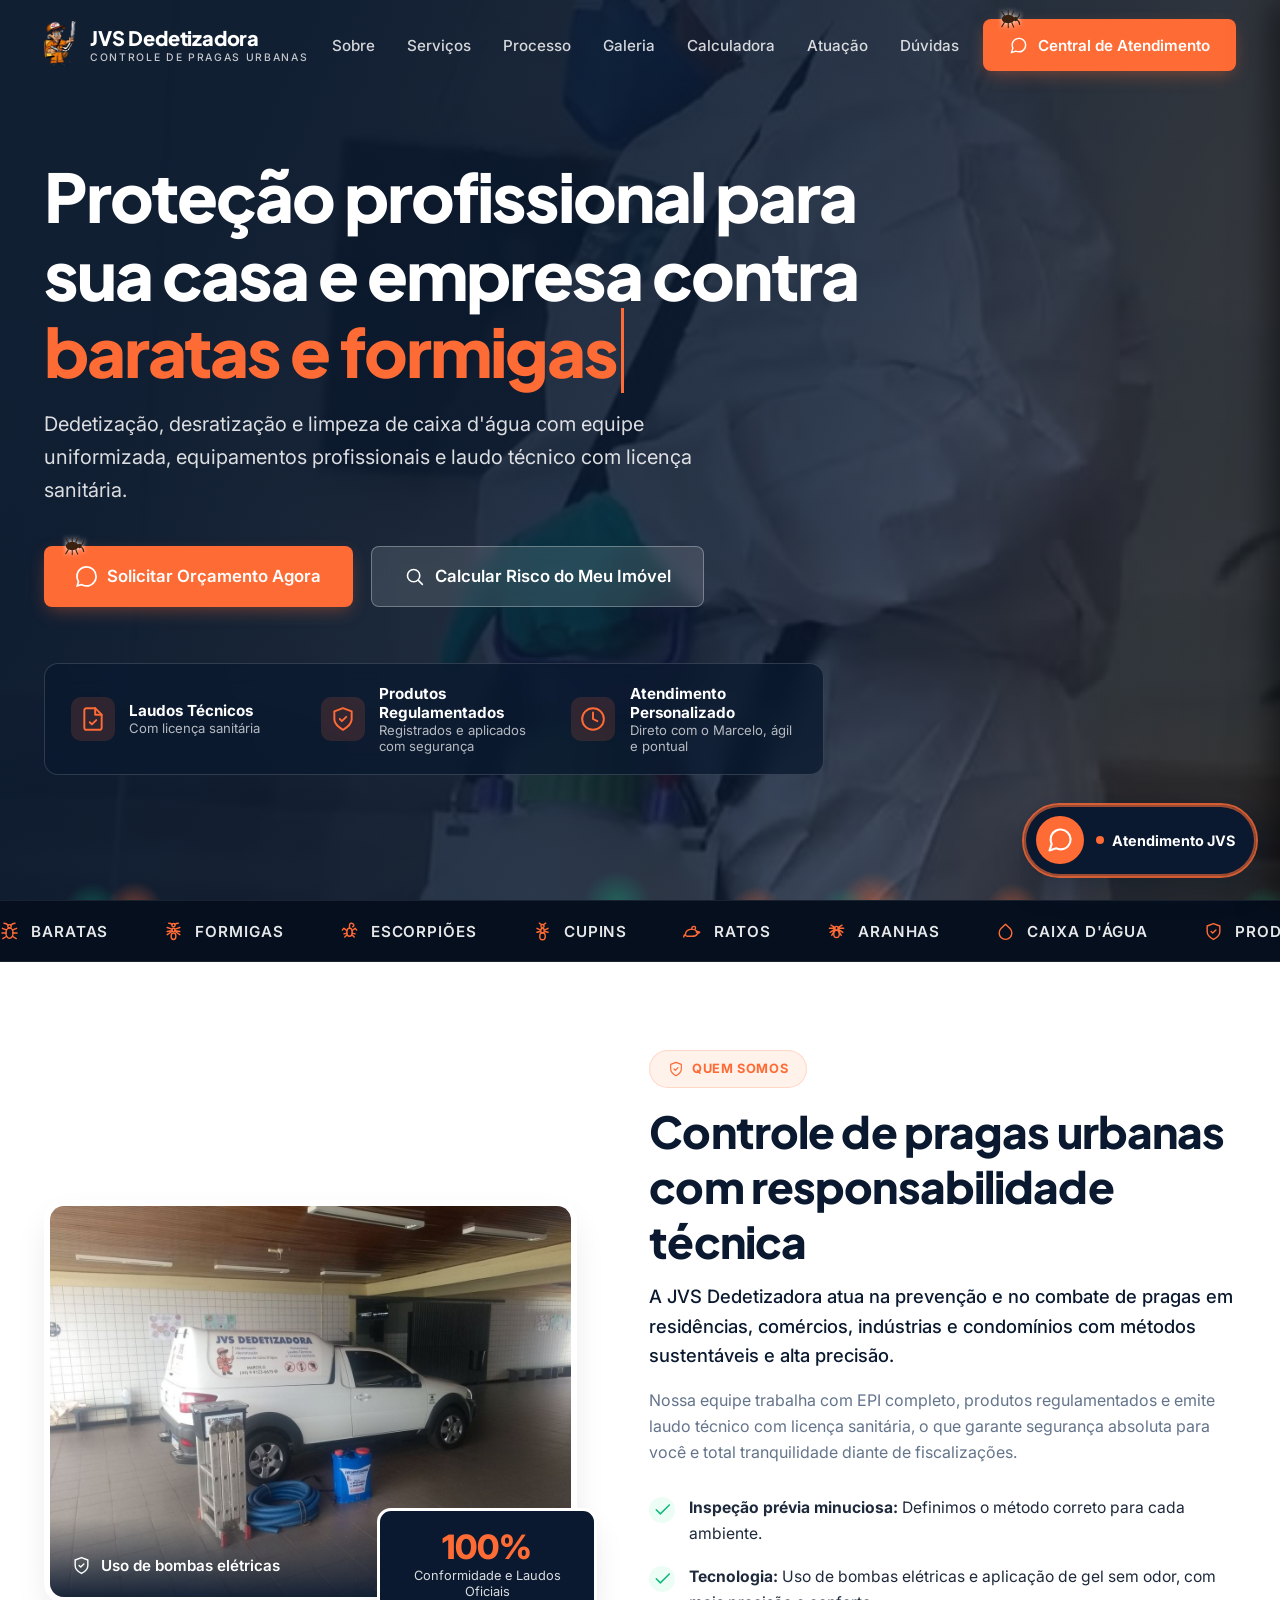
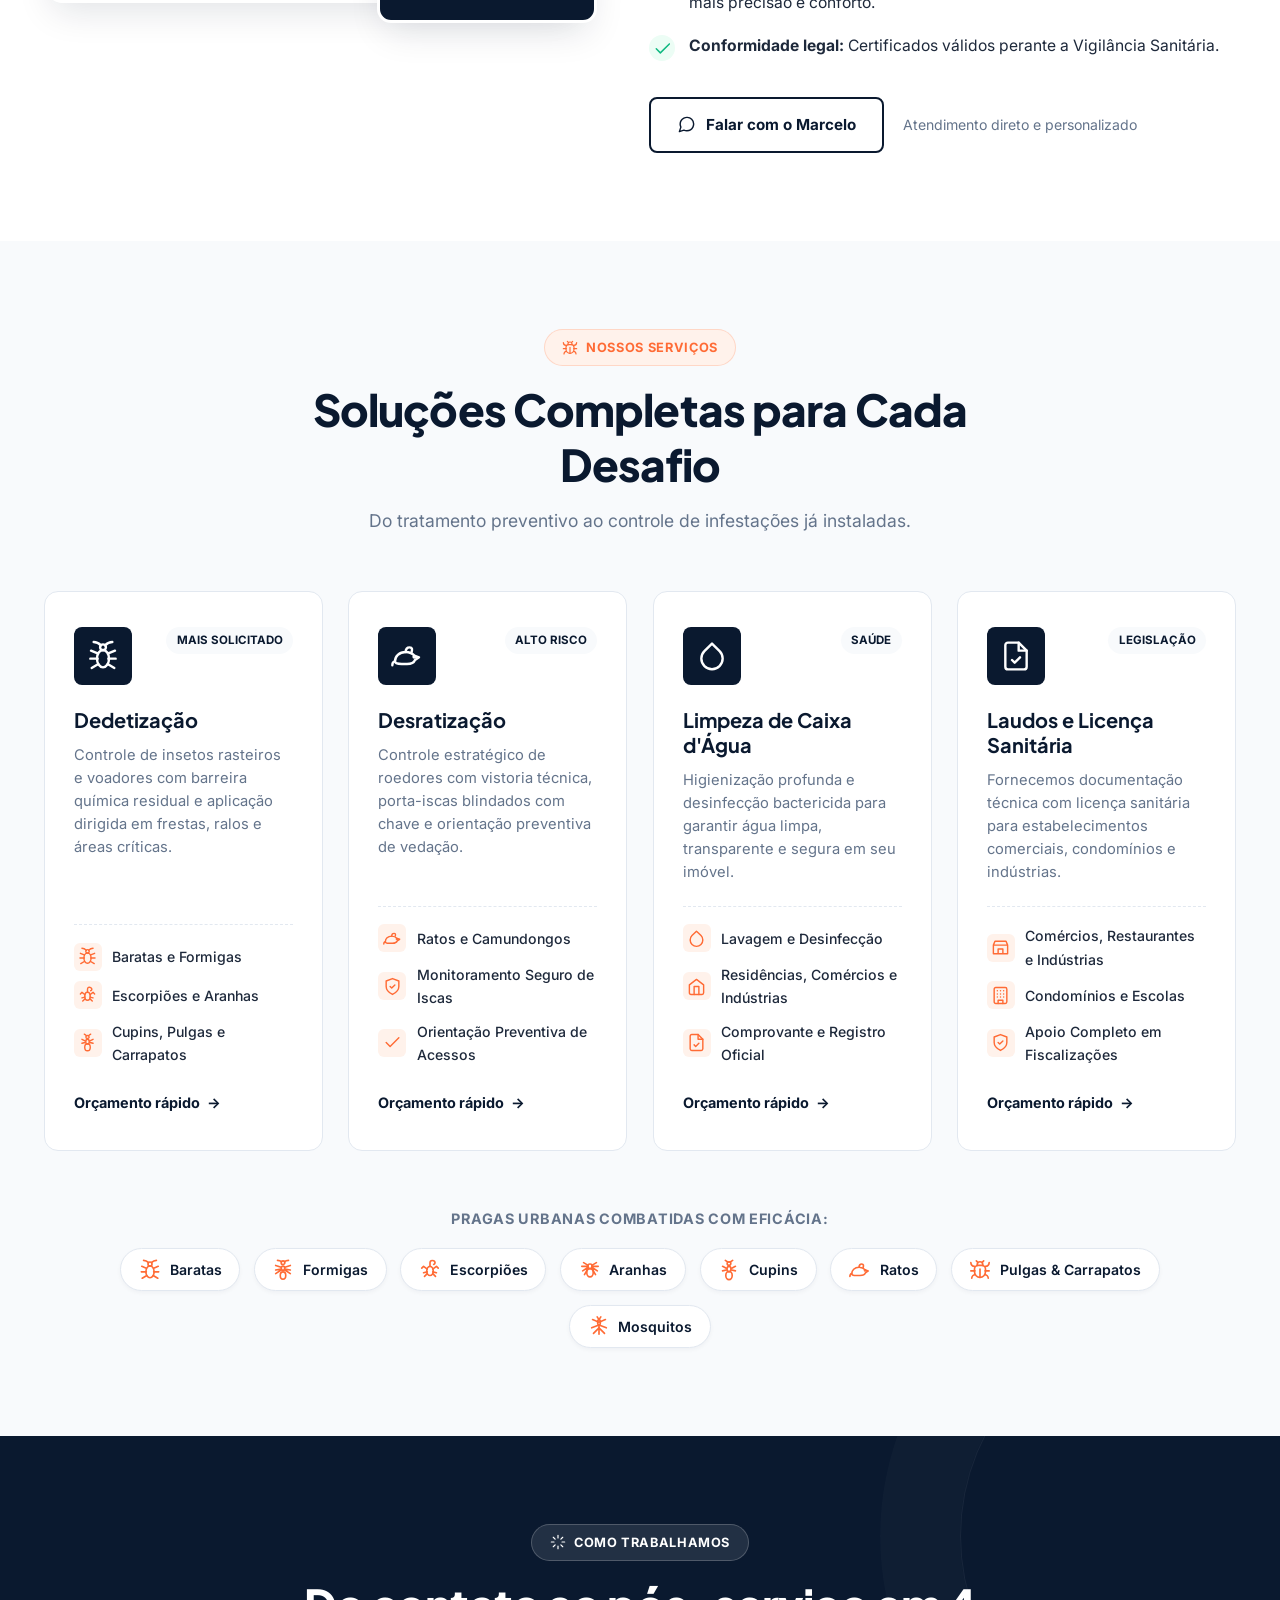
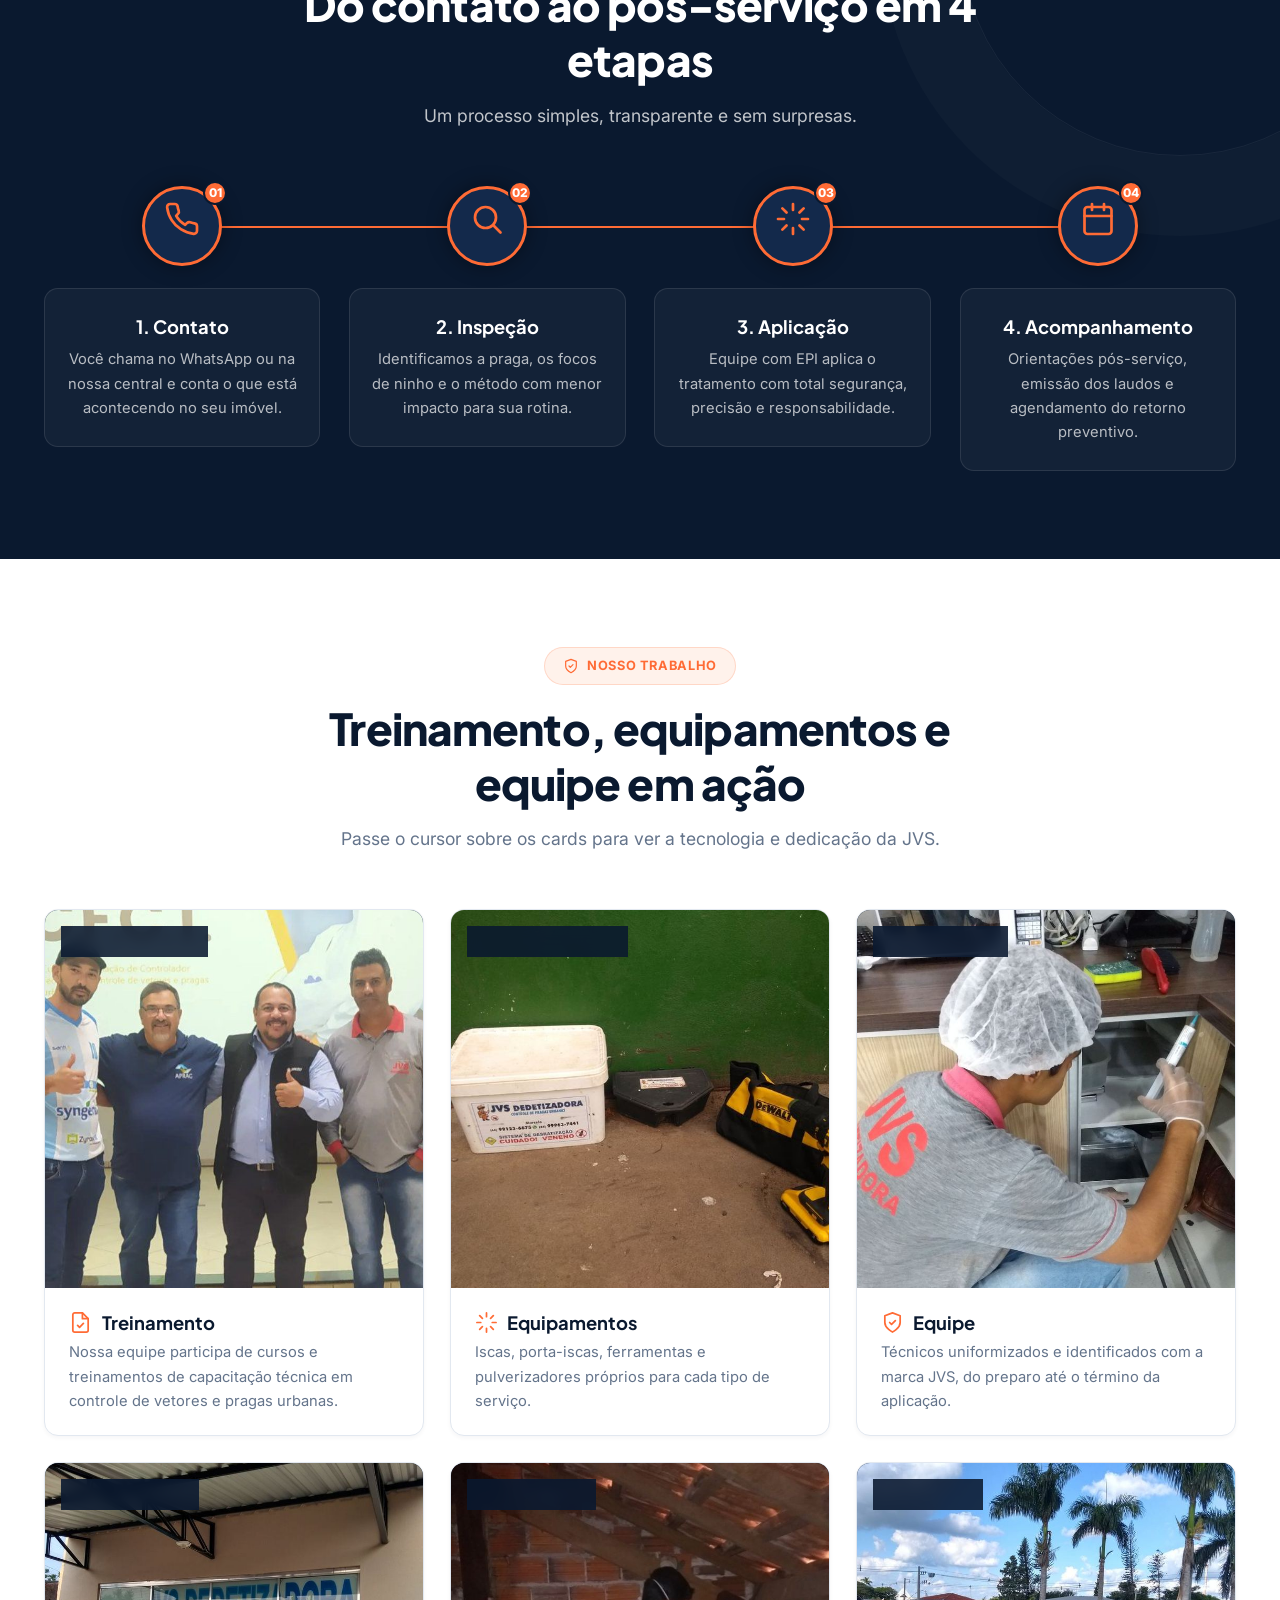
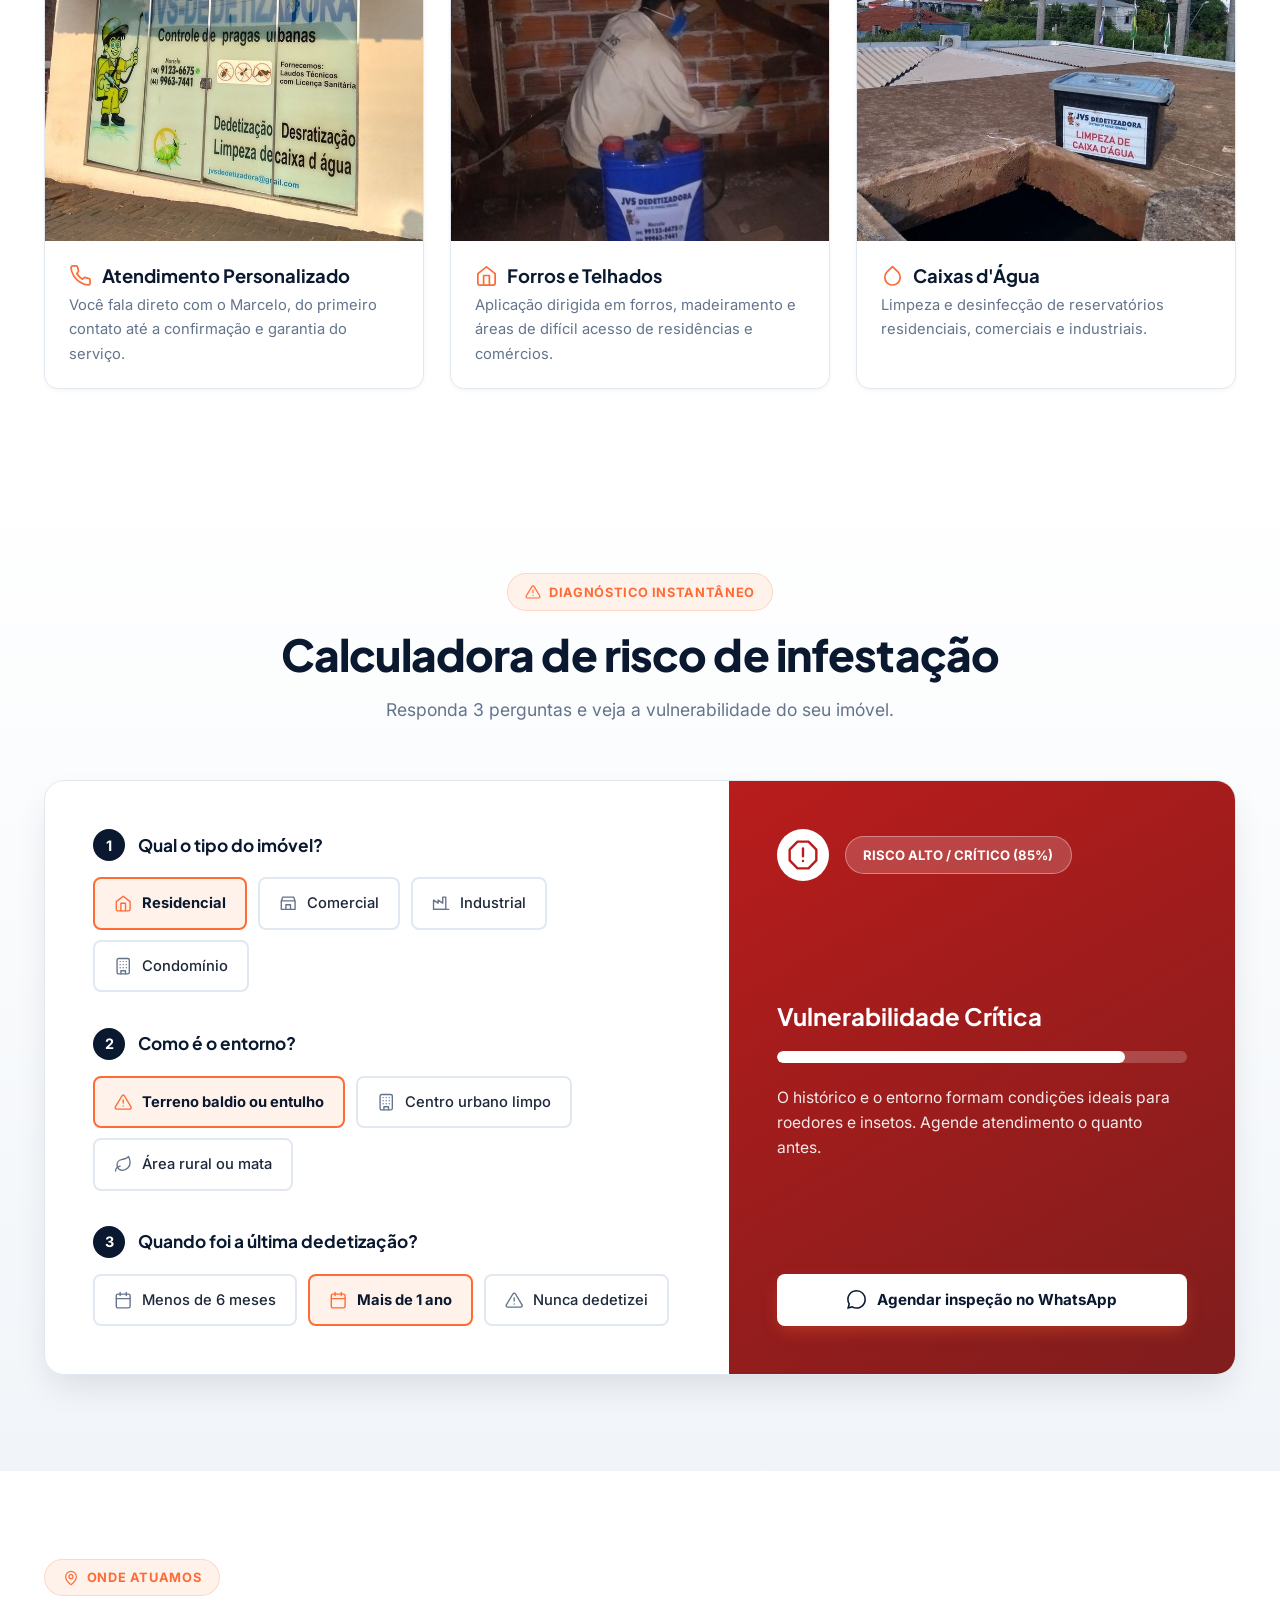
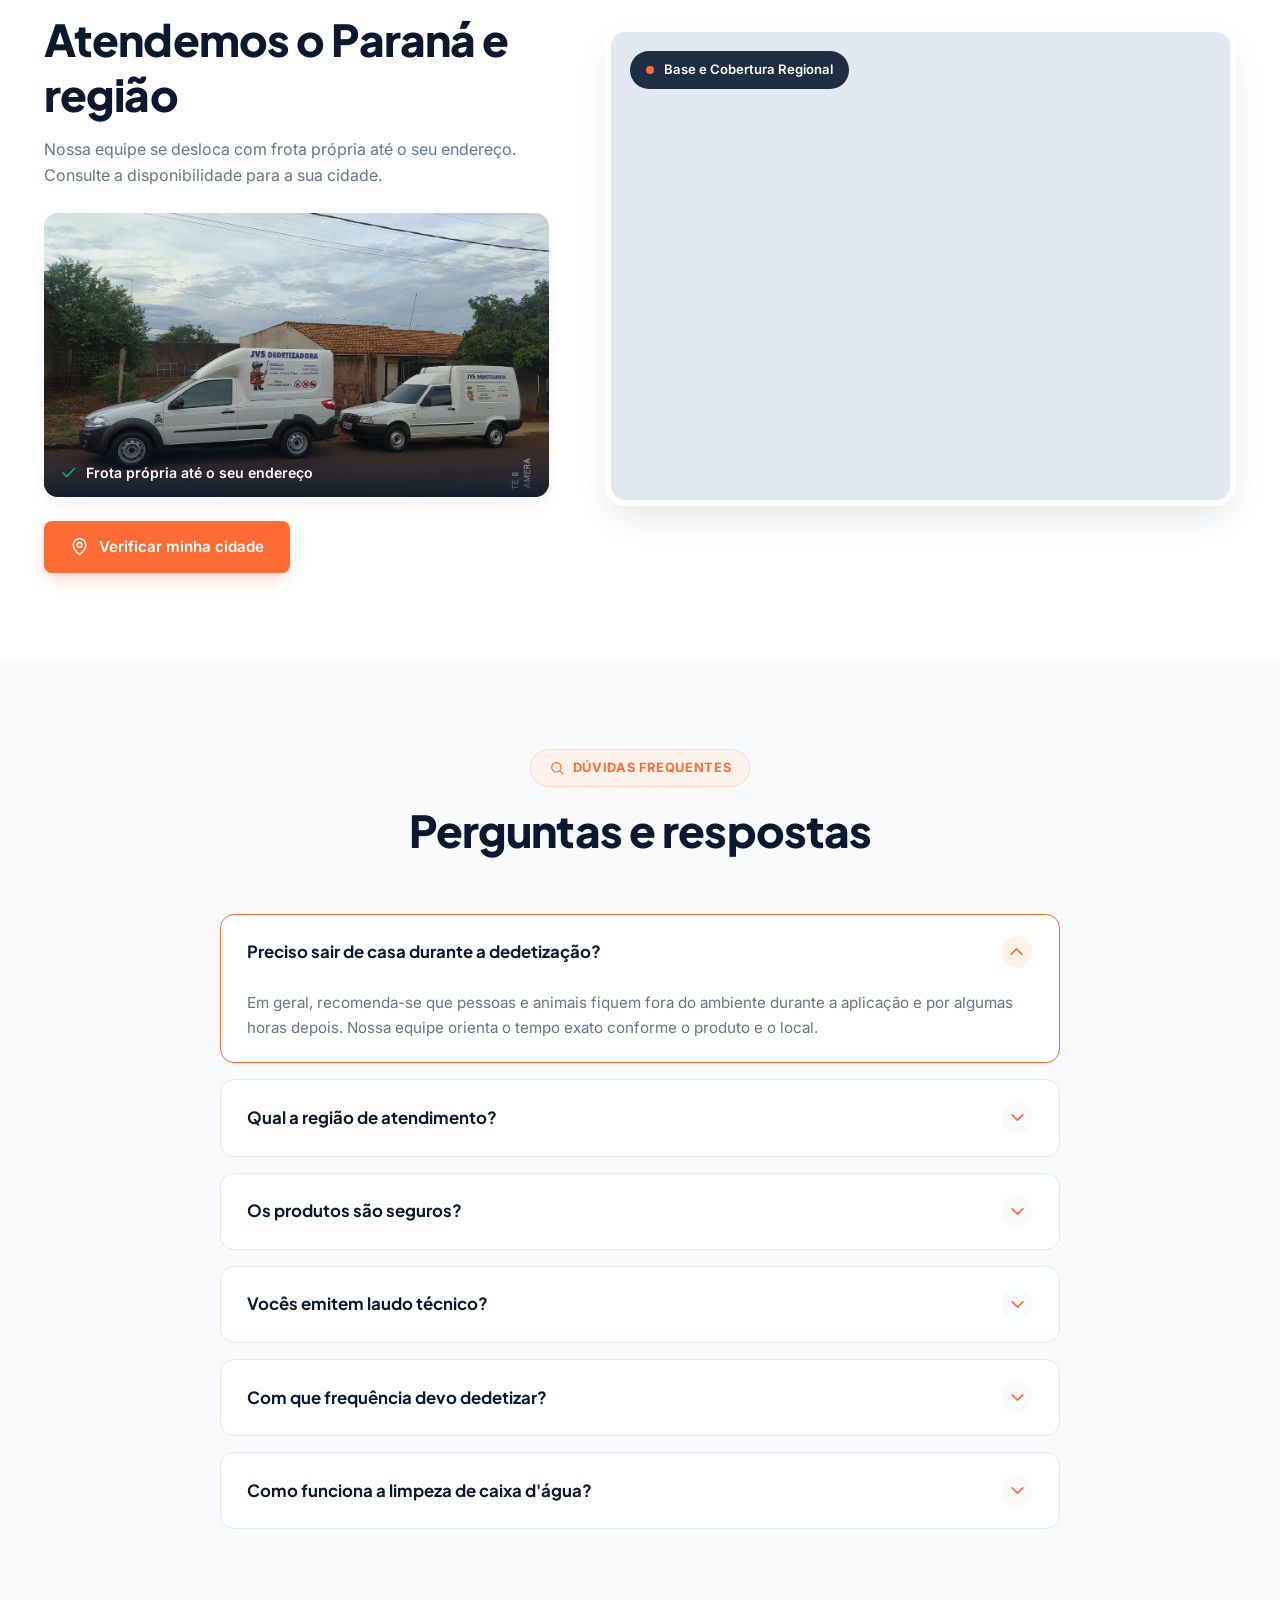
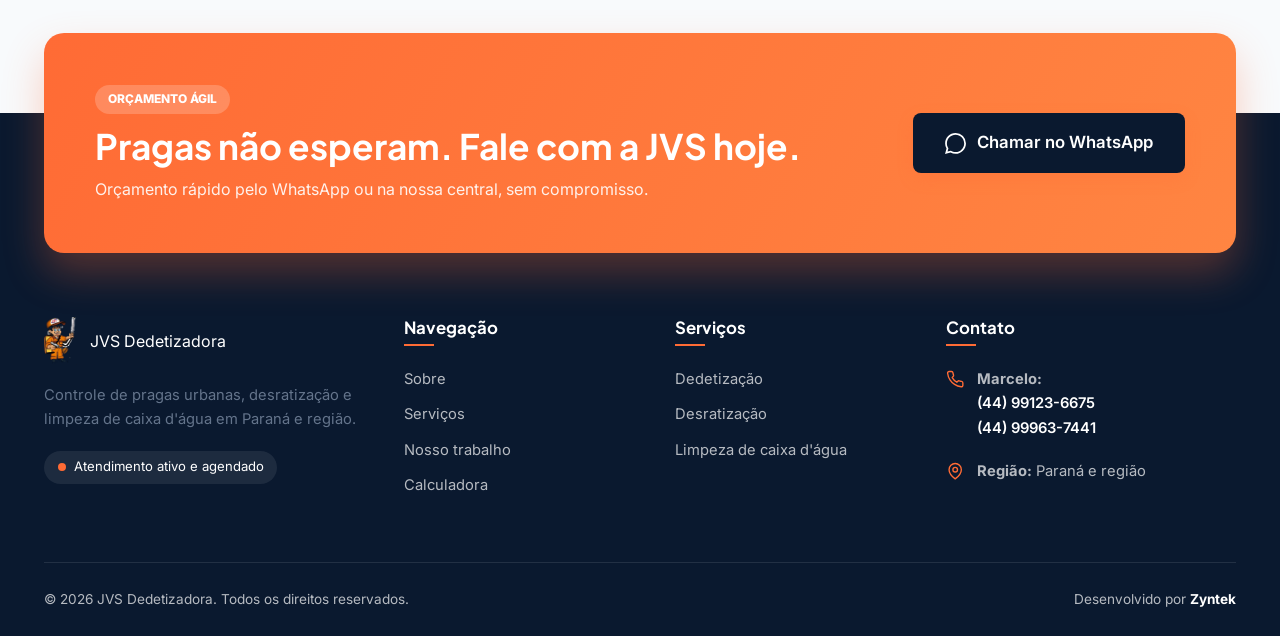
==== commit f0c56641: "site v2" ====
--- a/index.html
+++ b/index.html
@@ -5,15 +5,17 @@
   <meta name="viewport" content="width=device-width, initial-scale=1.0">
   <title>JVS Dedetizadora | Controle Especializado de Pragas e Desratização no PR</title>
   
-  <meta name="description" content="JVS Dedetizadora: dedetização, desratização e limpeza de caixas d'água com laudos técnicos e licença sanitária em 8 cidades do Paraná. Fale com nossa equipe técnica.">
+  <meta name="description" content="JVS Dedetizadora: dedetização, desratização e limpeza de caixas d'água com laudos técnicos e licença sanitária no Paraná e região. Fale com nossa equipe técnica.">
   <meta name="theme-color" content="#0A192F">
 
   <!-- Open Graph -->
   <meta property="og:type" content="website">
   <meta property="og:locale" content="pt_BR">
+  <meta property="og:site_name" content="JVS Dedetizadora">
   <meta property="og:title" content="JVS Dedetizadora | Controle Profissional de Pragas Urbanas">
-  <meta property="og:description" content="Dedetização, desratização e higienização com produtos ANVISA e laudos sanitários no Paraná.">
+  <meta property="og:description" content="Dedetização, desratização e higienização com produtos regulamentados e laudos sanitários no Paraná.">
   <meta property="og:image" content="https://jvsdetetizadora.vercel.app/assets/img/sobre-picape.jpg">
+  <meta property="og:image:alt" content="Picape da JVS Dedetizadora com equipamentos de aplicação">
 
   <!-- Fontes Google -->
   <link rel="preconnect" href="https://fonts.googleapis.com">
@@ -28,19 +30,11 @@
   {
     "@context": "https://schema.org",
     "@type": "HomeAndConstructionBusiness",
+    "image": "https://jvsdetetizadora.vercel.app/assets/img/sobre-picape.jpg",
     "name": "JVS Dedetizadora",
     "description": "Dedetização, desratização e limpeza de caixa d'água com laudo técnico e licença sanitária.",
     "telephone": ["+55-44-99123-6675", "+55-44-99963-7441"],
-    "areaServed": [
-      {"@type": "City", "name": "Ubiratã"},
-      {"@type": "City", "name": "Campina da Lagoa"},
-      {"@type": "City", "name": "Juranda"},
-      {"@type": "City", "name": "Tapejara"},
-      {"@type": "City", "name": "Terra Boa"},
-      {"@type": "City", "name": "Nova Esperança"},
-      {"@type": "City", "name": "Cianorte"},
-      {"@type": "City", "name": "Mariluz"}
-    ]
+    "areaServed": {"@type": "State", "name": "Paraná"}
   }
   </script>
 </head>
@@ -157,7 +151,7 @@
         <a href="#processo" class="nav-link">Processo</a>
         <a href="#galeria" class="nav-link">Galeria</a>
         <a href="#calculadora" class="nav-link">Calculadora</a>
-        <a href="#atuacao" class="nav-link">Cidades</a>
+        <a href="#atuacao" class="nav-link">Atuação</a>
         <a href="#faq" class="nav-link">Dúvidas</a>
       </nav>
 
@@ -187,7 +181,7 @@
       <a href="#processo" class="mob-link">Como Trabalhamos</a>
       <a href="#galeria" class="mob-link">Nossos Serviços em Campo</a>
       <a href="#calculadora" class="mob-link">Calculadora de Risco</a>
-      <a href="#atuacao" class="mob-link">Cidades Atendidas</a>
+      <a href="#atuacao" class="mob-link">Onde Atuamos</a>
       <a href="#faq" class="mob-link">Perguntas Frequentes</a>
     </nav>
     <div class="mobile-menu-footer">
@@ -213,13 +207,9 @@
 
       <div class="container hero-container">
         <div class="hero-content">
-        
-
-          </div>
-
           <h1 class="reveal">
-            Proteção definitiva para sua casa e empresa contra 
-            <span class="typed-wrapper"><span class="hero-typed" id="typed"></span></span>
+            Proteção profissional para sua casa e empresa contra
+            <span class="typed-wrapper"><span class="hero-typed" id="typed">pragas urbanas</span></span>
           </h1>
 
           <p class="hero-description reveal">
@@ -245,11 +235,11 @@
             </div>
             <div class="trust-item">
               <div class="trust-icon"><svg class="ic"><use href="#shield"/></svg></div>
-              <div class="trust-text"><strong>Produtos Homologados</strong><span>Com registro e garantia da ANVISA</span></div>
+              <div class="trust-text"><strong>Produtos Regulamentados</strong><span>Registrados e aplicados com segurança</span></div>
             </div>
             <div class="trust-item">
               <div class="trust-icon"><svg class="ic"><use href="#clock"/></svg></div>
-              <div class="trust-text"><strong>Atendimento Rápido</strong><span>Agendamento ágil e pontual</span></div>
+              <div class="trust-text"><strong>Atendimento Personalizado</strong><span>Direto com o Marcelo, ágil e pontual</span></div>
             </div>
           </div>
         </div>
@@ -270,7 +260,7 @@
               <img src="assets/img/sobre-picape.jpg" alt="Picape da JVS Dedetizadora com escada, mangueira e pulverizador costal" width="1400" height="1050" loading="lazy">
               <div class="about-image-badge">
                 <svg class="ic"><use href="#shield"/></svg>
-                <span>Frota própria e equipamentos profissionais</span>
+                <span>Uso de bombas elétricas</span>
               </div>
             </div>
             <div class="about-floating-stat">
@@ -289,7 +279,7 @@
               A JVS Dedetizadora atua na prevenção e no combate de pragas em residências, comércios, indústrias e condomínios com métodos sustentáveis e alta precisão.
             </p>
             <p>
-              Nossa equipe trabalha com EPI completo, produtos registrados na ANVISA e emite laudo técnico com licença sanitária, o que garante segurança absoluta para você e total tranquilidade diante de fiscalizações.
+              Nossa equipe trabalha com EPI completo, produtos regulamentados e emite laudo técnico com licença sanitária, o que garante segurança absoluta para você e total tranquilidade diante de fiscalizações.
             </p>
 
             <ul class="checklist-pro">
@@ -577,24 +567,22 @@
         </div>
 
         <div class="gallery-grid">
-          <!-- Card 1: 3D Tilt -->
           <article class="gallery-card tilt-card reveal">
             <div class="tilt-glow"></div>
             <div class="gallery-img-box">
-              <img src="assets/img/trabalho-treinamento.jpg" alt="Técnico da JVS com máscara e luvas pulverizando em ambiente industrial" loading="lazy" style="object-position:center 35%">
-              <div class="gallery-tag">EPI Nível Máximo</div>
+              <img src="assets/img/trabalho-treinamento.jpg" alt="Equipe da JVS em treinamento de capacitação técnica para controle de pragas urbanas" width="666" height="532" loading="lazy" decoding="async" style="object-position:center 30%">
+              <div class="gallery-tag">Capacitação Técnica</div>
             </div>
             <div class="gallery-body">
               <h3><svg class="ic"><use href="#doc"/></svg> Treinamento</h3>
-              <p>Equipe orientada a aplicar cada produto com técnica, EPI e total atenção às particularidades do local.</p>
+              <p>Nossa equipe participa de cursos e treinamentos de capacitação técnica em controle de vetores e pragas urbanas.</p>
             </div>
           </article>
 
-          <!-- Card 2: 3D Tilt -->
           <article class="gallery-card tilt-card reveal">
             <div class="tilt-glow"></div>
             <div class="gallery-img-box">
-              <img src="assets/img/trabalho-equipamentos.jpg" alt="Balde de iscas, porta-isca e furadeira da JVS" loading="lazy">
+              <img src="assets/img/trabalho-equipamentos.jpg" alt="Balde de iscas, porta-isca e furadeira da JVS" width="800" height="600" loading="lazy" decoding="async">
               <div class="gallery-tag">Equipamentos Próprios</div>
             </div>
             <div class="gallery-body">
@@ -603,11 +591,10 @@
             </div>
           </article>
 
-          <!-- Card 3: 3D Tilt -->
           <article class="gallery-card tilt-card reveal">
             <div class="tilt-glow"></div>
             <div class="gallery-img-box">
-              <img src="assets/img/trabalho-equipe.jpg" alt="Técnico da JVS com touca e luvas aplicando gel em armário de cozinha" loading="lazy" style="object-position:center 30%">
+              <img src="assets/img/trabalho-equipe.jpg" alt="Técnico da JVS com touca e luvas aplicando gel em armário de cozinha" width="720" height="960" loading="lazy" decoding="async" style="object-position:center 30%">
               <div class="gallery-tag">Aplicação Discreta</div>
             </div>
             <div class="gallery-body">
@@ -616,11 +603,10 @@
             </div>
           </article>
 
-          <!-- Card 4: 3D Tilt -->
           <article class="gallery-card tilt-card reveal">
             <div class="tilt-glow"></div>
             <div class="gallery-img-box">
-              <img src="assets/img/trabalho-atendimento.jpg" alt="Fachada da JVS Dedetizadora com serviços e telefones na vitrine" loading="lazy" style="object-position:center 72%">
+              <img src="assets/img/trabalho-atendimento.jpg" alt="Fachada da JVS Dedetizadora com serviços e telefones na vitrine" width="720" height="960" loading="lazy" decoding="async" style="object-position:center 72%">
               <div class="gallery-tag">Atendimento Direto</div>
             </div>
             <div class="gallery-body">
@@ -629,30 +615,27 @@
             </div>
           </article>
 
-          <!-- Card Amplo com 4 fotos das áreas -->
-          <article class="gallery-card gallery-card-wide tilt-card reveal">
+          <article class="gallery-card tilt-card reveal">
             <div class="tilt-glow"></div>
-            <div class="gallery-multi-photos">
-              <div class="multi-photo-item">
-                <img src="assets/img/area-forro.jpg" alt="Técnico aplicando produto no forro de um telhado" loading="lazy">
-                <span>Forros e Telhados</span>
-              </div>
-              <div class="multi-photo-item">
-                <img src="assets/img/area-caixa-concreto.jpg" alt="Caixa d'água de concreto aberta para limpeza" loading="lazy">
-                <span>Caixas de Concreto</span>
-              </div>
-              <div class="multi-photo-item">
-                <img src="assets/img/area-caixa-telhado.jpg" alt="Caixa d'água azul sob telhado" loading="lazy">
-                <span>Caixas Residenciais</span>
-              </div>
-              <div class="multi-photo-item">
-                <img src="assets/img/area-torre.jpg" alt="Torre de caixa d'água com equipamento de limpeza" loading="lazy">
-                <span>Torres e Reservatórios</span>
-              </div>
+            <div class="gallery-img-box">
+              <img src="assets/img/area-forro.jpg" alt="Técnico aplicando produto no forro e na estrutura de um telhado" width="720" height="960" loading="lazy" decoding="async" style="object-position:center 40%">
+              <div class="gallery-tag">Forros e Telhados</div>
             </div>
             <div class="gallery-body">
-              <h3><svg class="ic"><use href="#pin"/></svg> Área de aplicação</h3>
-              <p>Residências, comércios, indústrias e reservatórios: forros, cozinhas, áreas externas e caixas d'água.</p>
+              <h3><svg class="ic"><use href="#home"/></svg> Forros e Telhados</h3>
+              <p>Aplicação dirigida em forros, madeiramento e áreas de difícil acesso de residências e comércios.</p>
+            </div>
+          </article>
+
+          <article class="gallery-card tilt-card reveal">
+            <div class="tilt-glow"></div>
+            <div class="gallery-img-box">
+              <img src="assets/img/area-caixa-concreto.jpg" alt="Caixa d'água de concreto aberta para limpeza, com a caixa de ferramentas da JVS" width="720" height="960" loading="lazy" decoding="async" style="object-position:center 60%">
+              <div class="gallery-tag">Caixas d'Água</div>
+            </div>
+            <div class="gallery-body">
+              <h3><svg class="ic"><use href="#drop"/></svg> Caixas d'Água</h3>
+              <p>Limpeza e desinfecção de reservatórios residenciais, comerciais e industriais.</p>
             </div>
           </article>
         </div>
@@ -796,7 +779,7 @@
               <svg class="ic"><use href="#pin"/></svg>
               <span>Onde Atuamos</span>
             </div>
-            <h2 class="section-title">Atendemos 8 cidades do Paraná</h2>
+            <h2 class="section-title">Atendemos o Paraná e região</h2>
             <p>
               Nossa equipe se desloca com frota própria até o seu endereço. Consulte a disponibilidade para a sua cidade.
             </p>
@@ -823,7 +806,7 @@
               <iframe title="Mapa da região de atuação da JVS Dedetizadora" loading="lazy" referrerpolicy="no-referrer-when-downgrade" src="https://www.google.com/maps?q=Cianorte,+PR&z=9&hl=pt-BR&output=embed"></iframe>
               <div class="map-badge">
                 <span class="pulse-dot"></span>
-                <span>Base em Cianorte e Cobertura Regional</span>
+                <span>Base e Cobertura Regional</span>
               </div>
             </div>
           </div>
@@ -857,12 +840,12 @@
 
           <div class="faq-accordion-item">
             <button type="button" class="faq-question" aria-expanded="false">
-              <span>Quais cidades vocês atendem?</span>
+              <span>Qual a região de atendimento?</span>
               <div class="faq-icon-box"><svg class="ic"><use href="#down"/></svg></div>
             </button>
             <div class="faq-answer-wrapper">
               <div class="faq-answer-content">
-                <p>Atendemos Ubiratã, Campina da Lagoa, Juranda, Tapejara, Terra Boa, Nova Esperança, Cianorte e Mariluz. Se a sua cidade não está na lista, chame no WhatsApp e consulte a disponibilidade.</p>
+                <p>Atendemos o Paraná e região. Chame no WhatsApp, informe a sua cidade e consulte a disponibilidade.</p>
               </div>
             </div>
           </div>
@@ -874,7 +857,7 @@
             </button>
             <div class="faq-answer-wrapper">
               <div class="faq-answer-content">
-                <p>Utilizamos produtos registrados na ANVISA e aplicados por equipe com EPI, seguindo as orientações técnicas de uso e as recomendações pós-aplicação.</p>
+                <p>Utilizamos produtos regulamentados e aplicados por equipe com EPI, seguindo as orientações técnicas de uso e as recomendações pós-aplicação.</p>
               </div>
             </div>
           </div>
@@ -1004,7 +987,7 @@
        ======================================================== -->
   <div class="support-hub-widget" id="supportHub">
     <!-- Painel de Atendimento Aberto -->
-    <div class="hub-modal" id="hubModal" role="dialog" aria-modal="true" aria-hidden="true">
+    <div class="hub-modal" id="hubModal" role="dialog" aria-label="Central de atendimento" aria-hidden="true">
       <div class="hub-header">
         <div class="hub-agent-info">
           <div class="hub-avatar">
@@ -1016,7 +999,7 @@
             <small>Atendimento Técnico Online</small>
           </div>
         </div>
-        <button class="hub-close" id="hubCloseBtn" aria-label="Fechar central de suporte">&times;</button>
+        <button class="hub-close" id="hubCloseBtn" type="button" aria-label="Fechar central de suporte">&times;</button>
       </div>
 
       <!-- Corpo da Central com Abas Rápidas -->
@@ -1066,16 +1049,16 @@
 
           <!-- Perguntas Pré-programadas -->
           <div class="chat-quick-questions" id="chatQuickQuestions">
-            <button class="chat-q-btn" data-answer="O valor depende do tipo de praga, tamanho do imóvel e grau de infestação. Residências e comércios têm valores acessíveis com facilidade de pagamento. Toque no WhatsApp para receber o orçamento exato em 5 minutos!">
+            <button type="button" class="chat-q-btn" data-answer="O valor depende do tipo de praga, tamanho do imóvel e grau de infestação. Residências e comércios têm valores acessíveis com facilidade de pagamento. Toque no WhatsApp para receber o orçamento exato em 5 minutos!">
               💰 Qual o valor médio da dedetização?
             </button>
-            <button class="chat-q-btn" data-answer="Sim! Nossos produtos têm registro rigoroso na ANVISA. Para aplicação em gel, você nem precisa sair de casa. Para pulverização líquida, basta um intervalo seguro de 3 a 4 horas. Total segurança para sua família!">
+            <button type="button" class="chat-q-btn" data-answer="Sim! Nossos produtos são regulamentados. Para aplicação em gel, você nem precisa sair de casa. Para pulverização líquida, basta um intervalo seguro de 3 a 4 horas. Total segurança para sua família!">
               🐾 É seguro para crianças e animais de estimação?
             </button>
-            <button class="chat-q-btn" data-answer="Atendemos rotineiramente com frota própria: Ubiratã, Campina da Lagoa, Juranda, Tapejara, Terra Boa, Nova Esperança, Cianorte e Mariluz. Deslocamento rápido e pontual!">
+            <button type="button" class="chat-q-btn" data-answer="Atendemos o Paraná e região com frota própria. Toque no WhatsApp, informe sua cidade e confirme a disponibilidade. Deslocamento rápido e pontual!">
               📍 Vocês atendem minha cidade hoje?
             </button>
-            <button class="chat-q-btn" data-answer="Sim! Emitimos o Certificado e Laudo Técnico com número de Licença Sanitária e Responsabilidade Técnica, atendendo plenamente à Vigilância Sanitária e auditorias.">
+            <button type="button" class="chat-q-btn" data-answer="Sim! Emitimos o Certificado e Laudo Técnico com número de Licença Sanitária e Responsabilidade Técnica, atendendo plenamente à Vigilância Sanitária e auditorias.">
               📋 Emitem laudo para a Vigilância Sanitária?
             </button>
           </div>
@@ -1091,7 +1074,7 @@
     </div>
 
     <!-- Botão Acionador da Central (Substitui o botão comum do WhatsApp) -->
-    <button class="hub-fab-trigger" id="hubFabTrigger" aria-label="Abrir central de atendimento">
+    <button class="hub-fab-trigger" id="hubFabTrigger" type="button" aria-label="Abrir central de atendimento" aria-expanded="false" aria-controls="hubModal">
       <span class="hub-fab-pulse"></span>
       <div class="hub-fab-icon-box">
         <svg class="ic ic-chat-main"><use href="#chat"/></svg>
@@ -1104,6 +1087,6 @@
     </button>
   </div>
 
-  <script src="main.js"></script>
+  <script src="main.js" defer></script>
 </body>
 </html>
--- a/style.css
+++ b/style.css
@@ -975,12 +975,11 @@
 .section-gallery { background: #fff; }
 .gallery-grid {
   display: grid;
-  grid-template-columns: repeat(6, 1fr);
+  grid-template-columns: repeat(3, 1fr);
   gap: 1.6rem;
   perspective: 1000px;
 }
 .gallery-card {
-  grid-column: span 2;
   background: #fff;
   border: 1px solid var(--border);
   border-radius: var(--radius-md);
@@ -1008,8 +1007,9 @@
 }
 .gallery-img-box {
   position: relative;
-  height: 250px;
+  aspect-ratio: 1 / 1;
   overflow: hidden;
+  background: var(--navy);
 }
 .gallery-img-box img {
   width: 100%;
@@ -1031,7 +1031,7 @@
   font-weight: 700;
   z-index: 4;
 }
-.gallery-body { padding: 1.4rem 1.5rem; position: relative; z-index: 4; }
+.gallery-body { padding: 1.4rem 1.5rem; position: relative; z-index: 4; flex: 1; }
 .gallery-body h3 {
   font-size: 1.15rem;
   display: flex;
@@ -1041,35 +1041,6 @@
 }
 .gallery-body h3 .ic { color: var(--acc); }
 .gallery-body p { font-size: 0.92rem; margin: 0; }
-.gallery-card-wide { grid-column: span 4; }
-.gallery-multi-photos {
-  display: grid;
-  grid-template-columns: repeat(4, 1fr);
-  height: 250px;
-  gap: 2px;
-  background: var(--navy);
-  overflow: hidden;
-}
-.multi-photo-item { position: relative; overflow: hidden; }
-.multi-photo-item img {
-  width: 100%;
-  height: 100%;
-  object-fit: cover;
-  transition: transform 0.5s var(--ease);
-}
-.multi-photo-item:hover img { transform: scale(1.1); }
-.multi-photo-item span {
-  position: absolute;
-  bottom: 0;
-  left: 0;
-  right: 0;
-  background: linear-gradient(transparent, rgba(10, 25, 47, 0.85));
-  color: #fff;
-  font-size: 0.75rem;
-  font-weight: 600;
-  padding: 1rem 0.5rem 0.4rem;
-  text-align: center;
-}
 
 /* ---------- 11. Calculadora de Risco ---------- */
 .section-calculator {
@@ -1572,10 +1543,13 @@
   overflow: hidden;
   transform: scale(0.9) translateY(20px);
   opacity: 0;
+  visibility: hidden;
   pointer-events: none;
-  transition: all 0.35s var(--ease);
+  transition: transform 0.35s var(--ease), opacity 0.35s var(--ease), visibility 0s linear 0.35s;
 }
 .support-hub-widget.is-open .hub-modal {
+  visibility: visible;
+  transition-delay: 0s;
   transform: scale(1) translateY(0);
   opacity: 1;
   pointer-events: all;
@@ -1751,16 +1725,12 @@
   .process-timeline::before, .process-timeline::after { display: none; }
   .footer-main-grid { grid-template-columns: repeat(2, 1fr); }
   .gallery-grid { grid-template-columns: repeat(2, 1fr); }
-  .gallery-card, .gallery-card-wide { grid-column: span 1; }
-  .gallery-card-wide { grid-column: span 2; }
   .footer-cta-card { flex-direction: column; text-align: center; }
 }
 
 @media (max-width: 640px) {
   .section { padding: 4rem 0; }
   .services-grid, .process-timeline, .footer-main-grid, .gallery-grid { grid-template-columns: 1fr; }
-  .gallery-card-wide { grid-column: span 1; }
-  .gallery-multi-photos { grid-template-columns: repeat(2, 1fr); height: 260px; }
   .hero-trust-bar { grid-template-columns: 1fr; }
   .calculator-form, .calculator-result { padding: 1.8rem; }
   .about-floating-stat { position: static; margin-top: 1.2rem; max-width: 100%; }
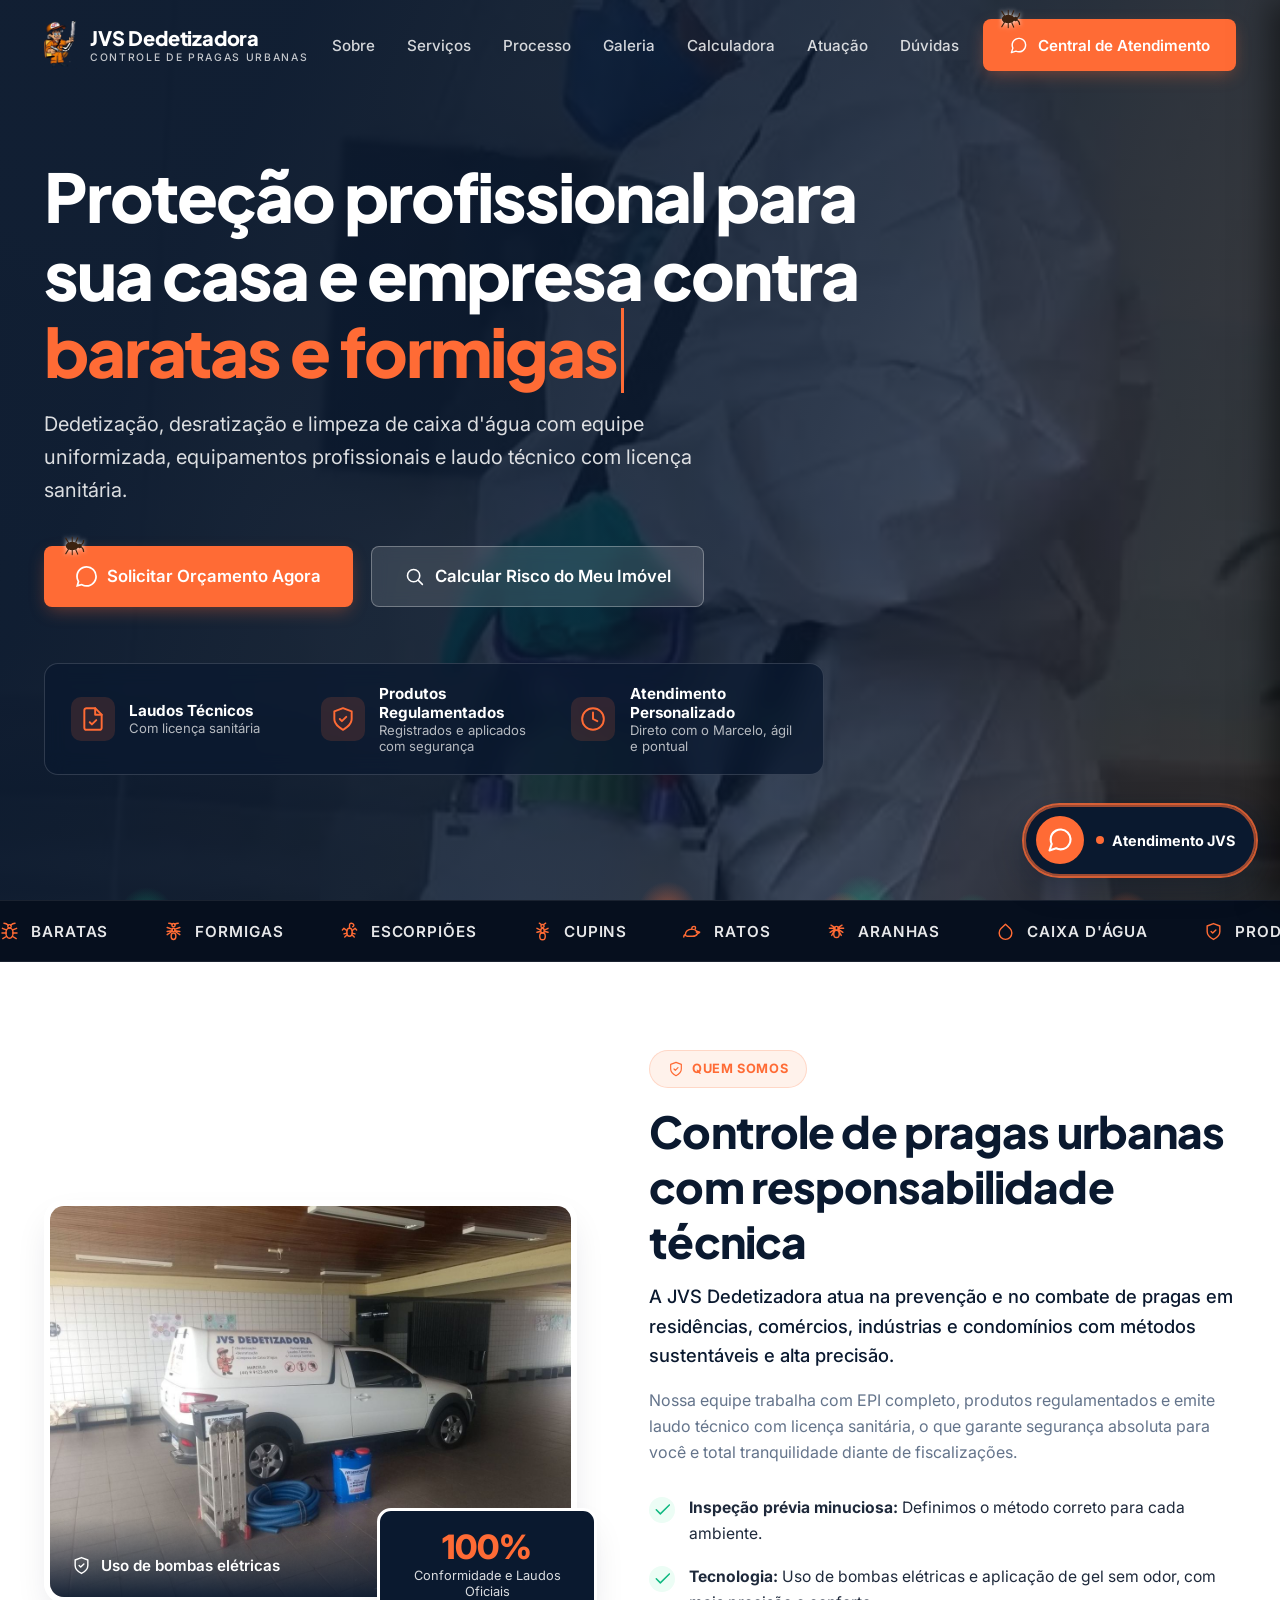
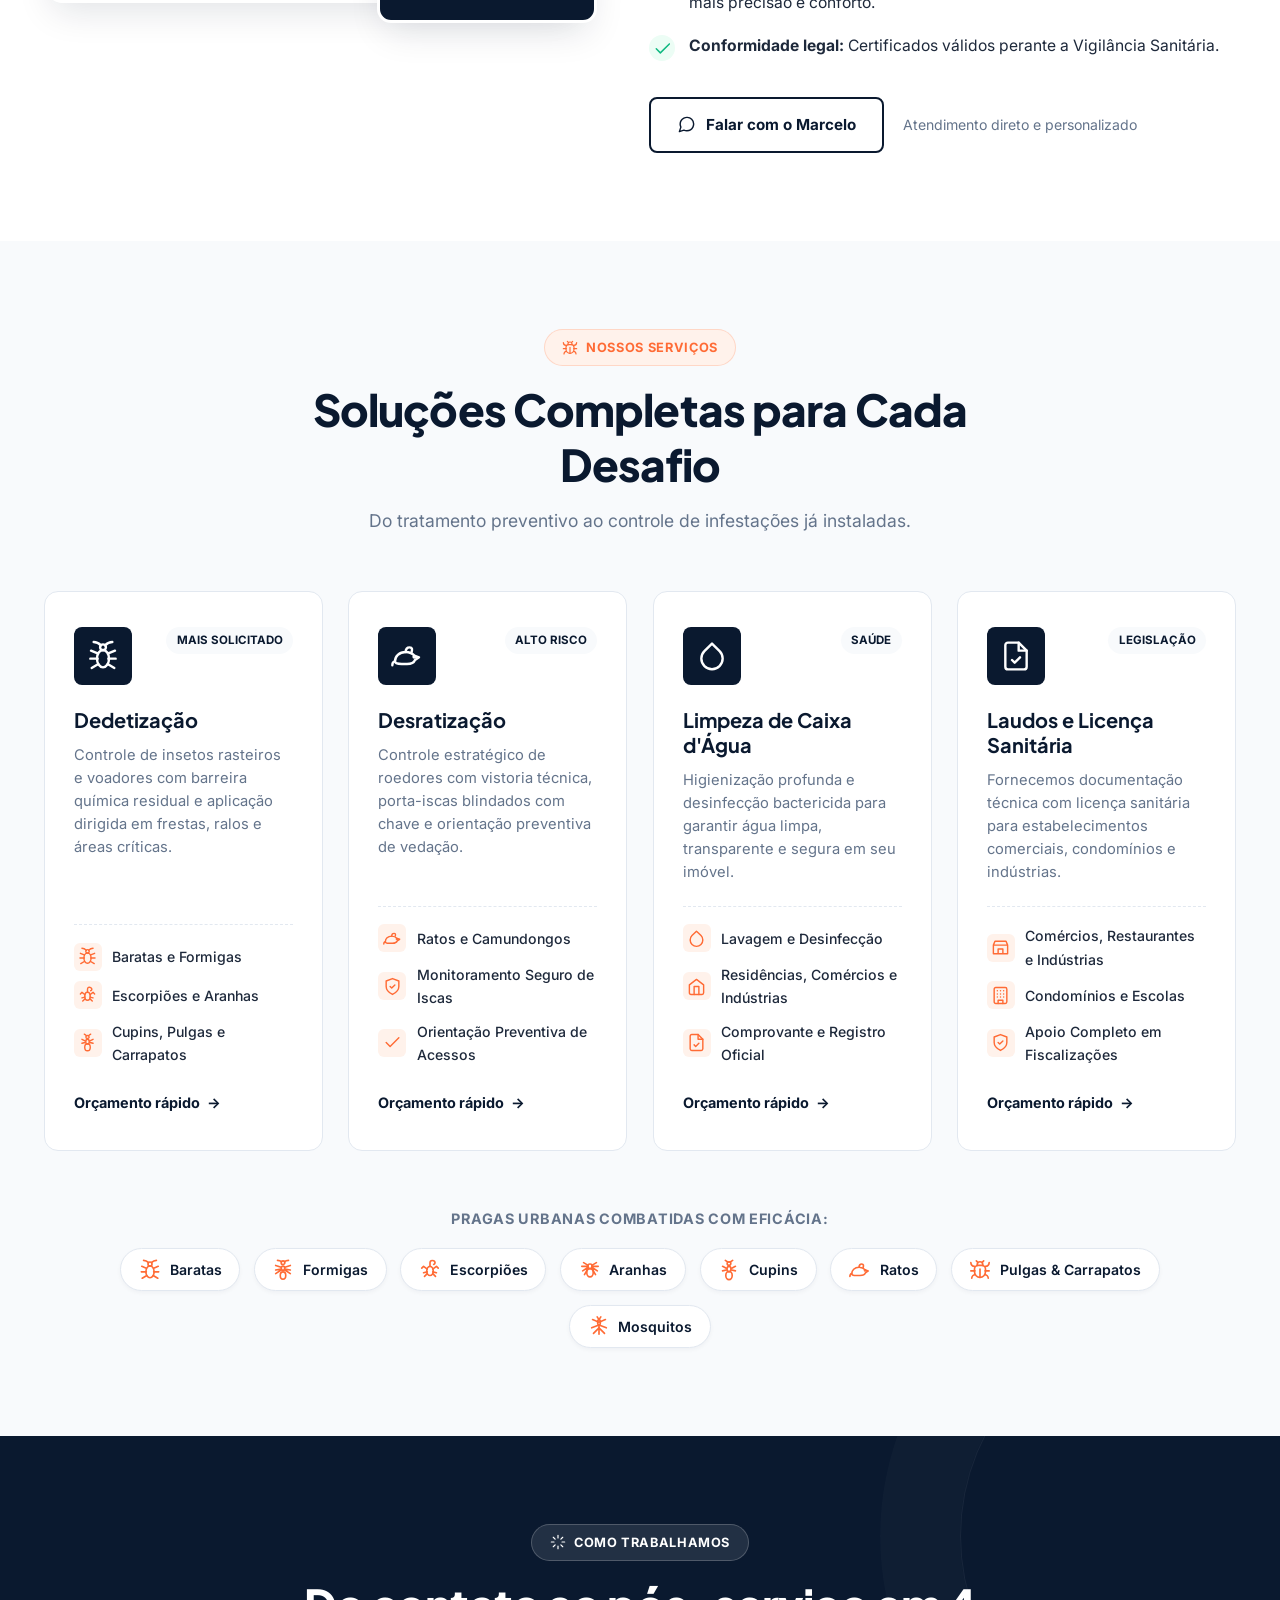
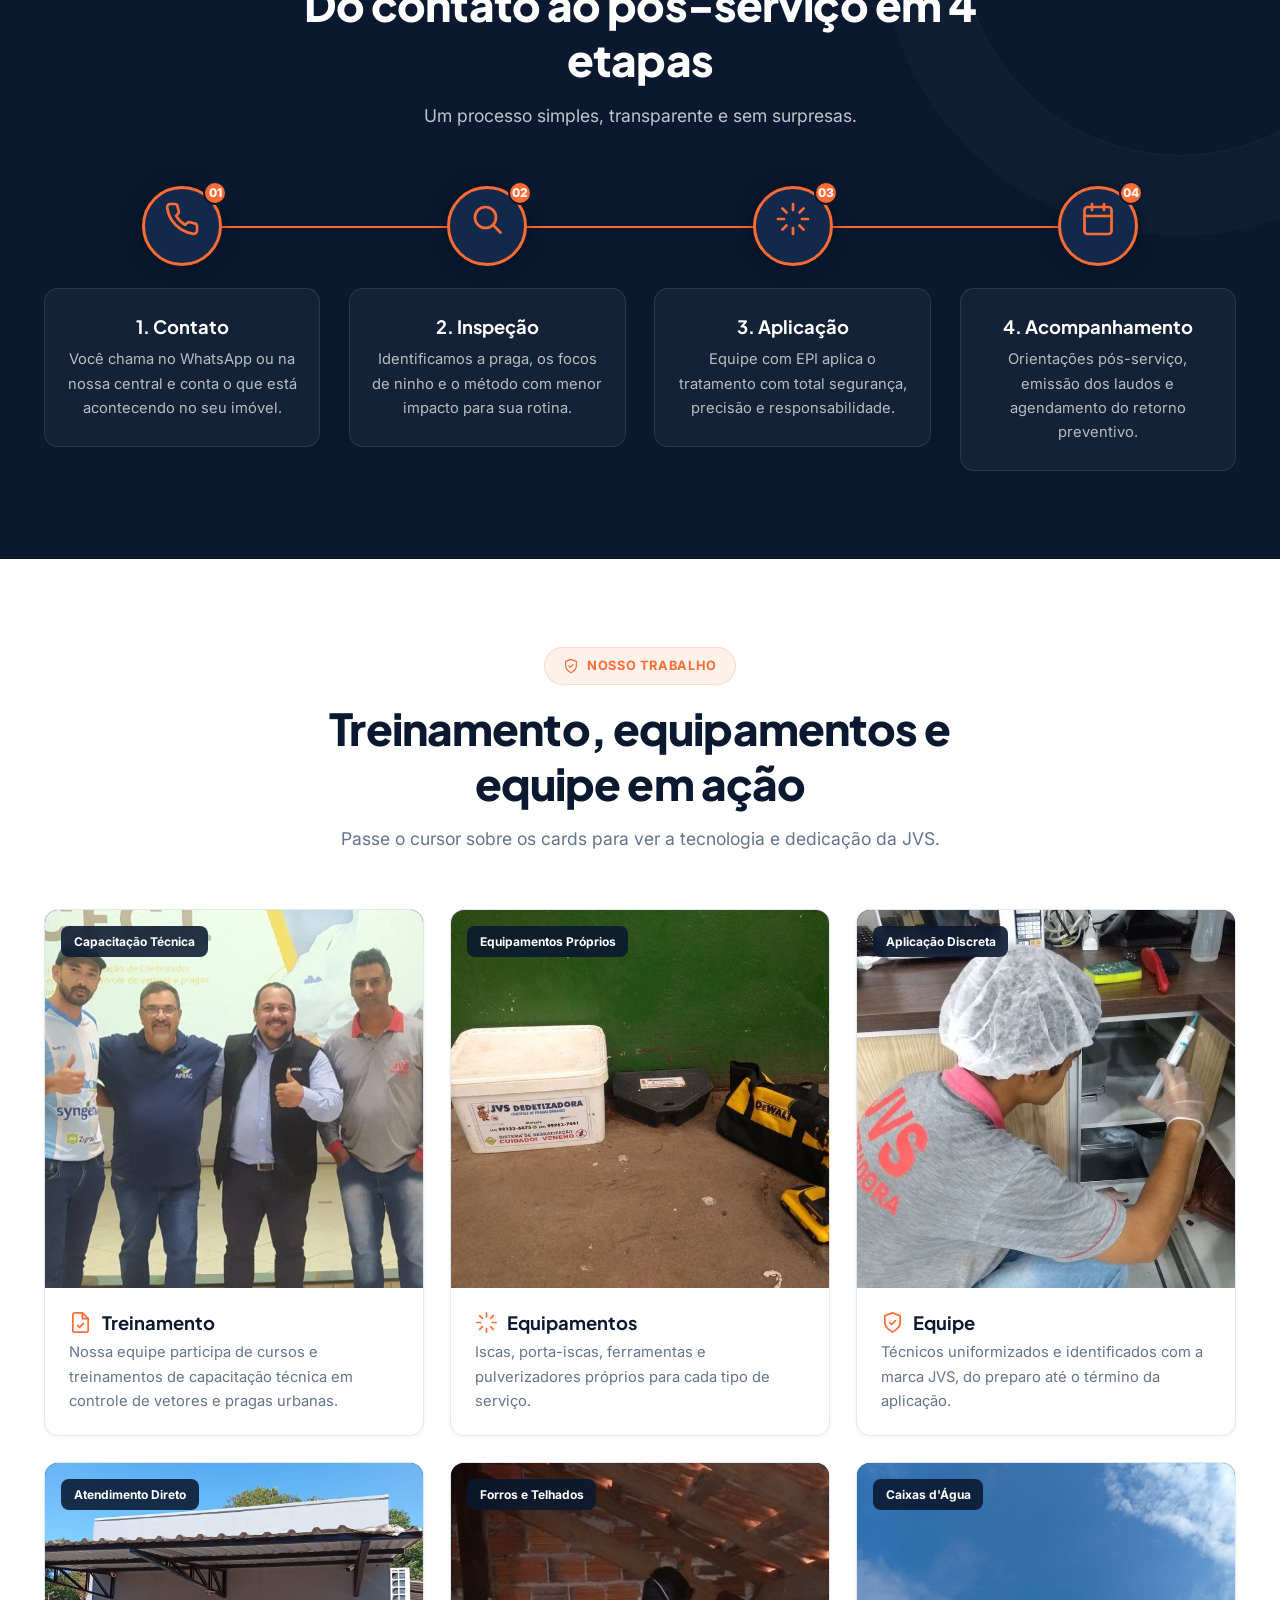
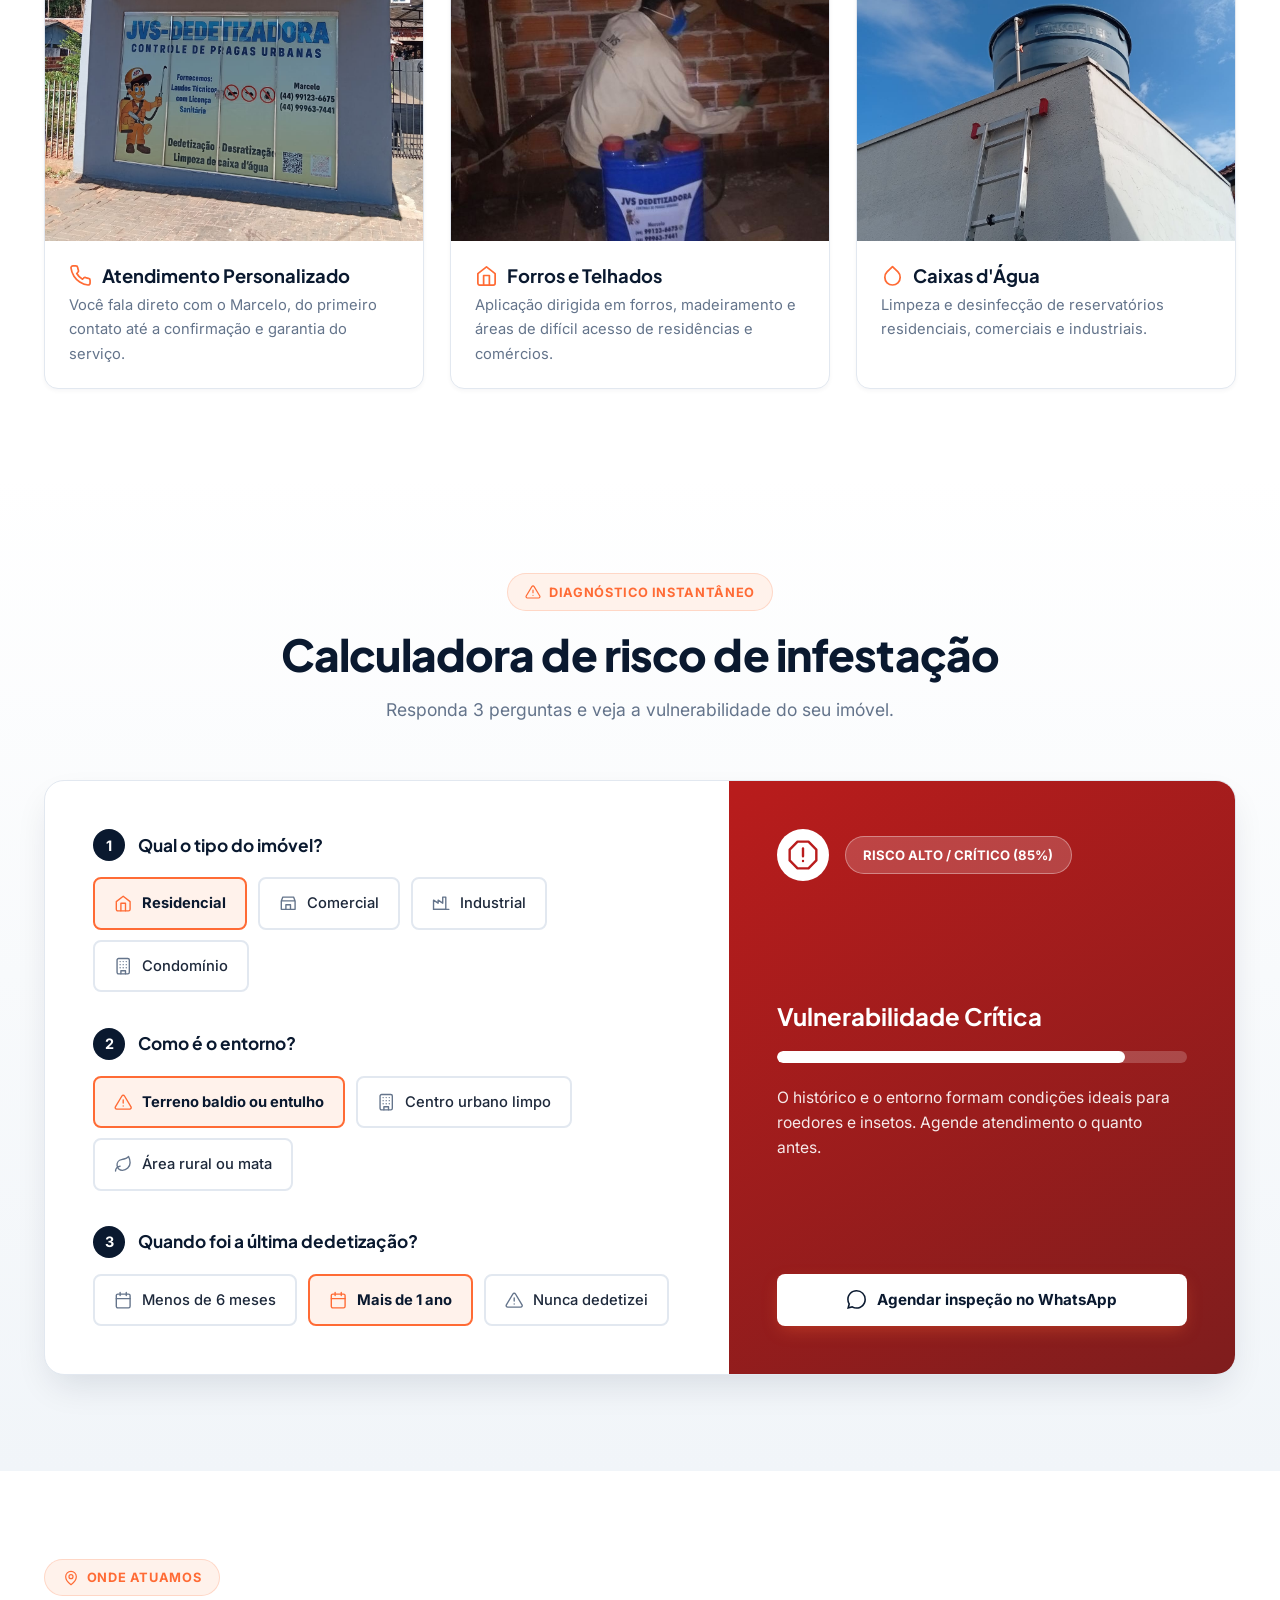
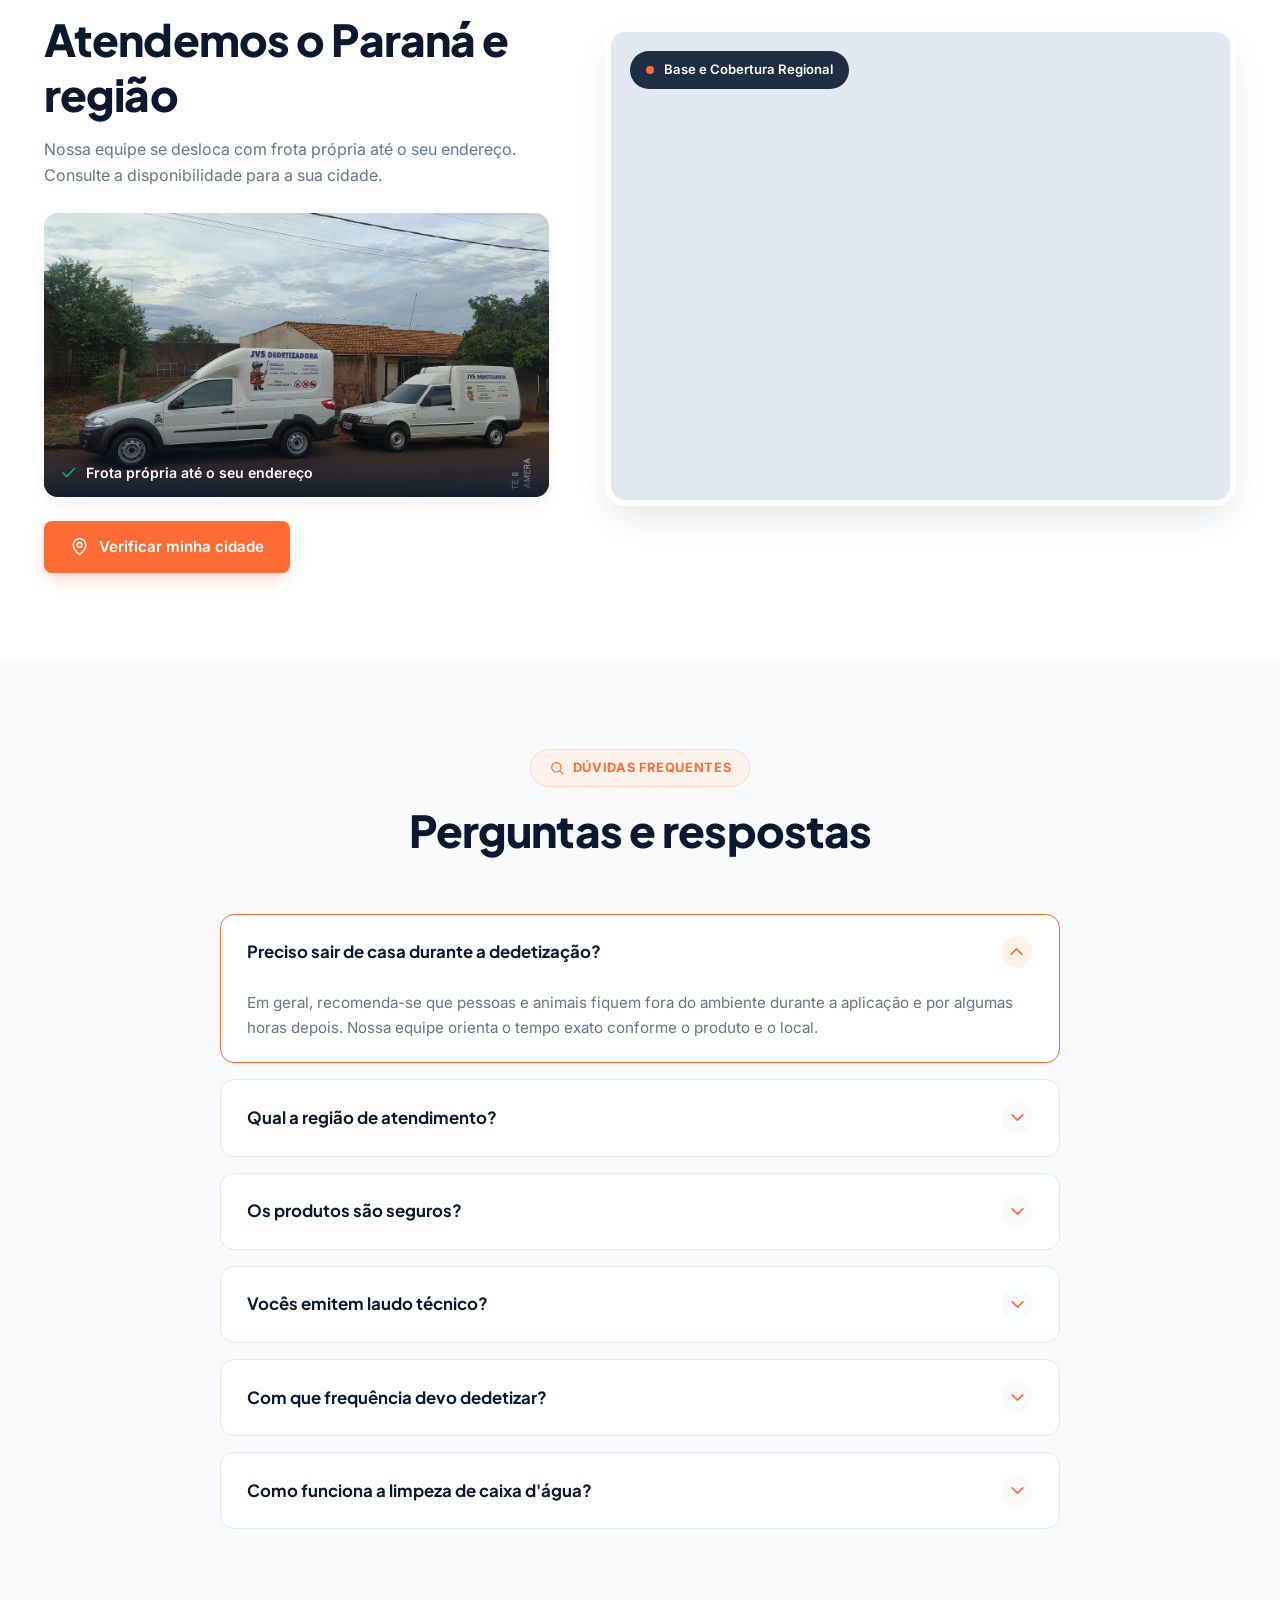
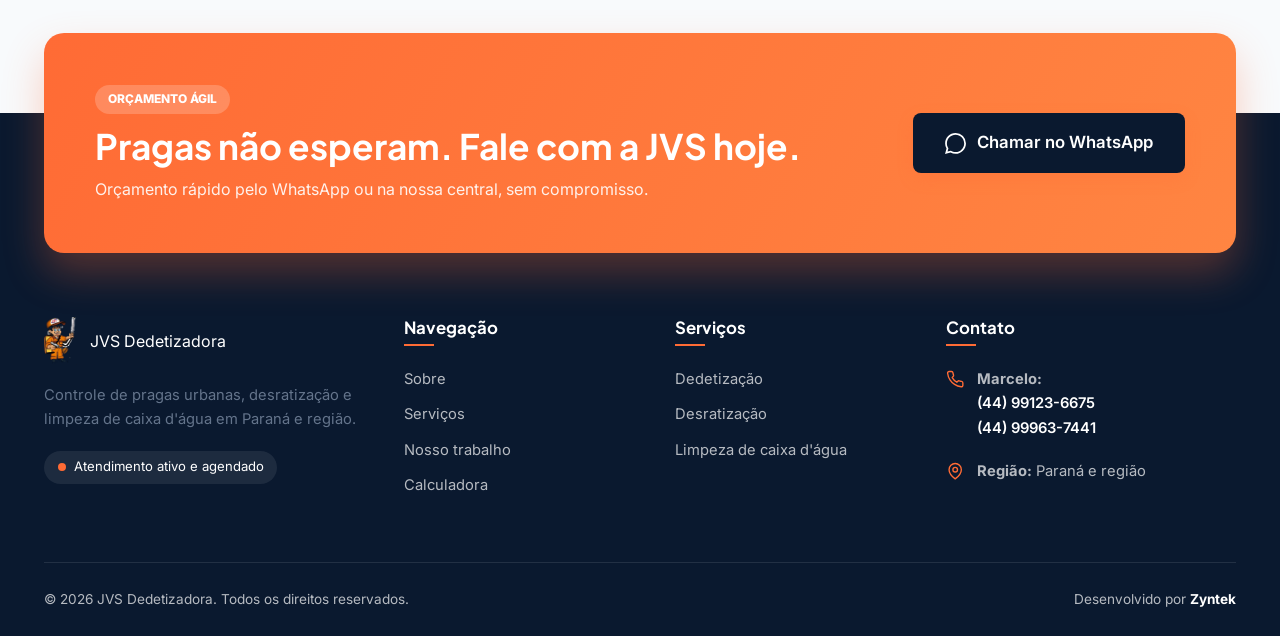
==== commit 921a1ec5: "site v2" ====
--- a/index.html
+++ b/index.html
@@ -594,7 +594,7 @@
           <article class="gallery-card tilt-card reveal">
             <div class="tilt-glow"></div>
             <div class="gallery-img-box">
-              <img src="assets/img/trabalho-equipe.jpg" alt="Técnico da JVS com touca e luvas aplicando gel em armário de cozinha" width="720" height="960" loading="lazy" decoding="async" style="object-position:center 30%">
+              <img src="assets/img/trabalho-equipe.jpg" onerror="this.onerror=null;this.src='assets/img/nebulizacao.jpg'" alt="Técnico da JVS com touca e luvas aplicando gel em armário de cozinha" width="720" height="960" loading="lazy" decoding="async" style="object-position:center 30%">
               <div class="gallery-tag">Aplicação Discreta</div>
             </div>
             <div class="gallery-body">
@@ -606,7 +606,7 @@
           <article class="gallery-card tilt-card reveal">
             <div class="tilt-glow"></div>
             <div class="gallery-img-box">
-              <img src="assets/img/trabalho-atendimento.jpg" alt="Fachada da JVS Dedetizadora com serviços e telefones na vitrine" width="720" height="960" loading="lazy" decoding="async" style="object-position:center 72%">
+              <img src="assets/img/trabalho-atendimento.jpeg" alt="Fachada da JVS Dedetizadora com serviços e telefones na vitrine" width="720" height="960" loading="lazy" decoding="async" style="object-position:center 72%">
               <div class="gallery-tag">Atendimento Direto</div>
             </div>
             <div class="gallery-body">
@@ -630,7 +630,7 @@
           <article class="gallery-card tilt-card reveal">
             <div class="tilt-glow"></div>
             <div class="gallery-img-box">
-              <img src="assets/img/area-caixa-concreto.jpg" alt="Caixa d'água de concreto aberta para limpeza, com a caixa de ferramentas da JVS" width="720" height="960" loading="lazy" decoding="async" style="object-position:center 60%">
+              <img src="assets/img/area-caixa-concreto.jpeg" alt="Caixa d'água de concreto aberta para limpeza, com a caixa de ferramentas da JVS" width="720" height="960" loading="lazy" decoding="async" style="object-position:center 60%">
               <div class="gallery-tag">Caixas d'Água</div>
             </div>
             <div class="gallery-body">
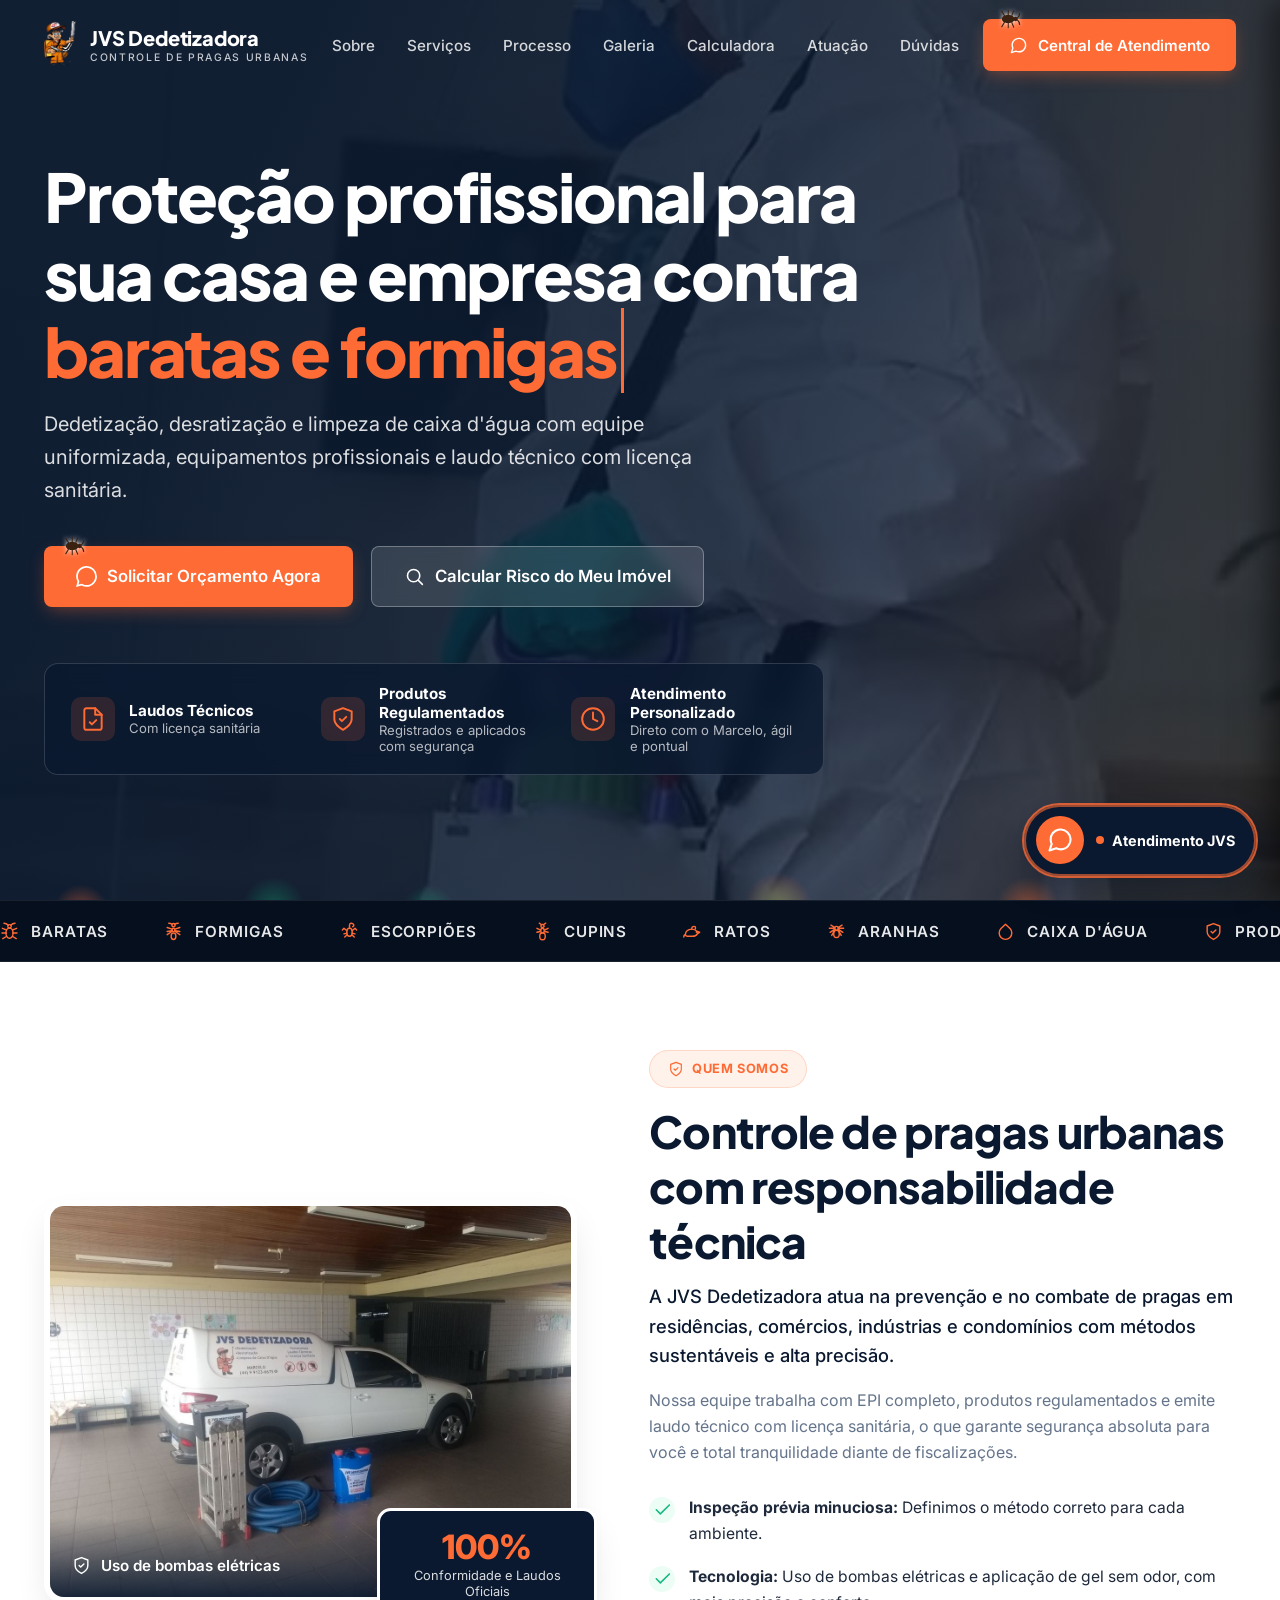
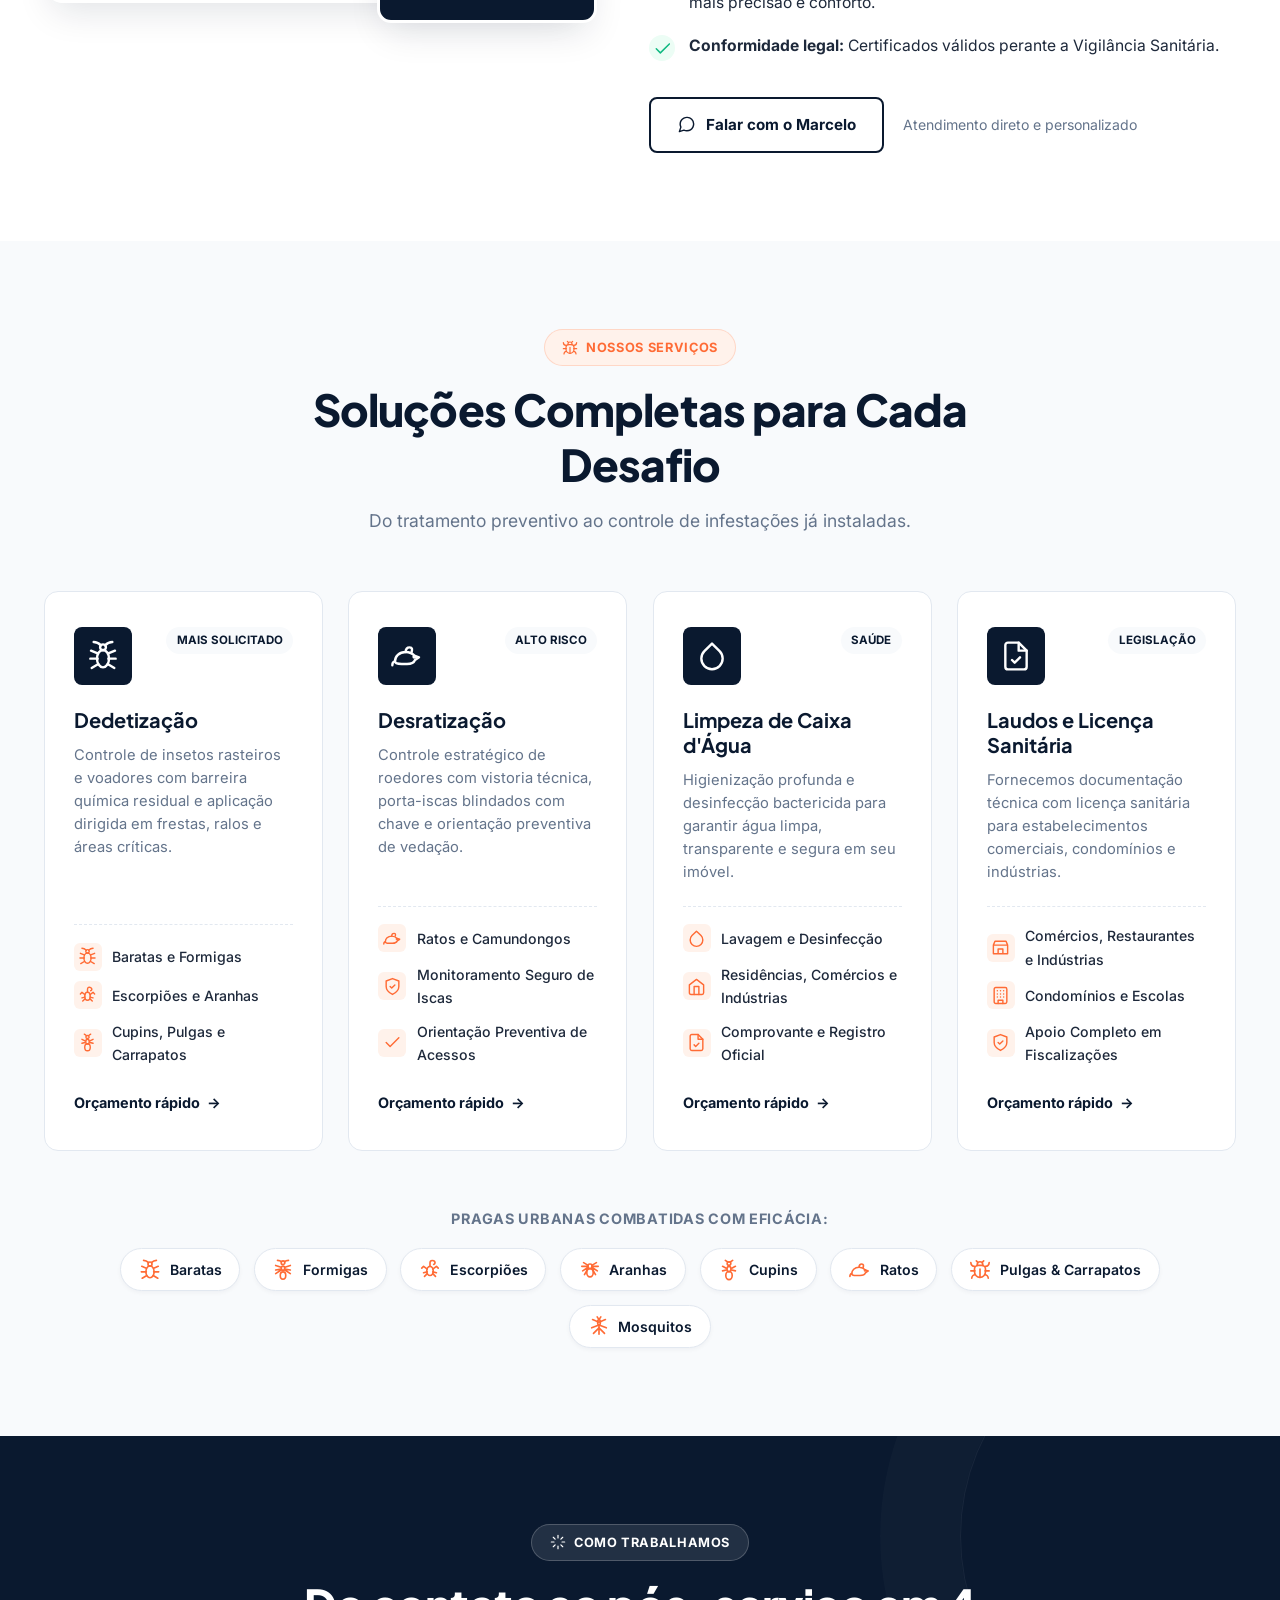
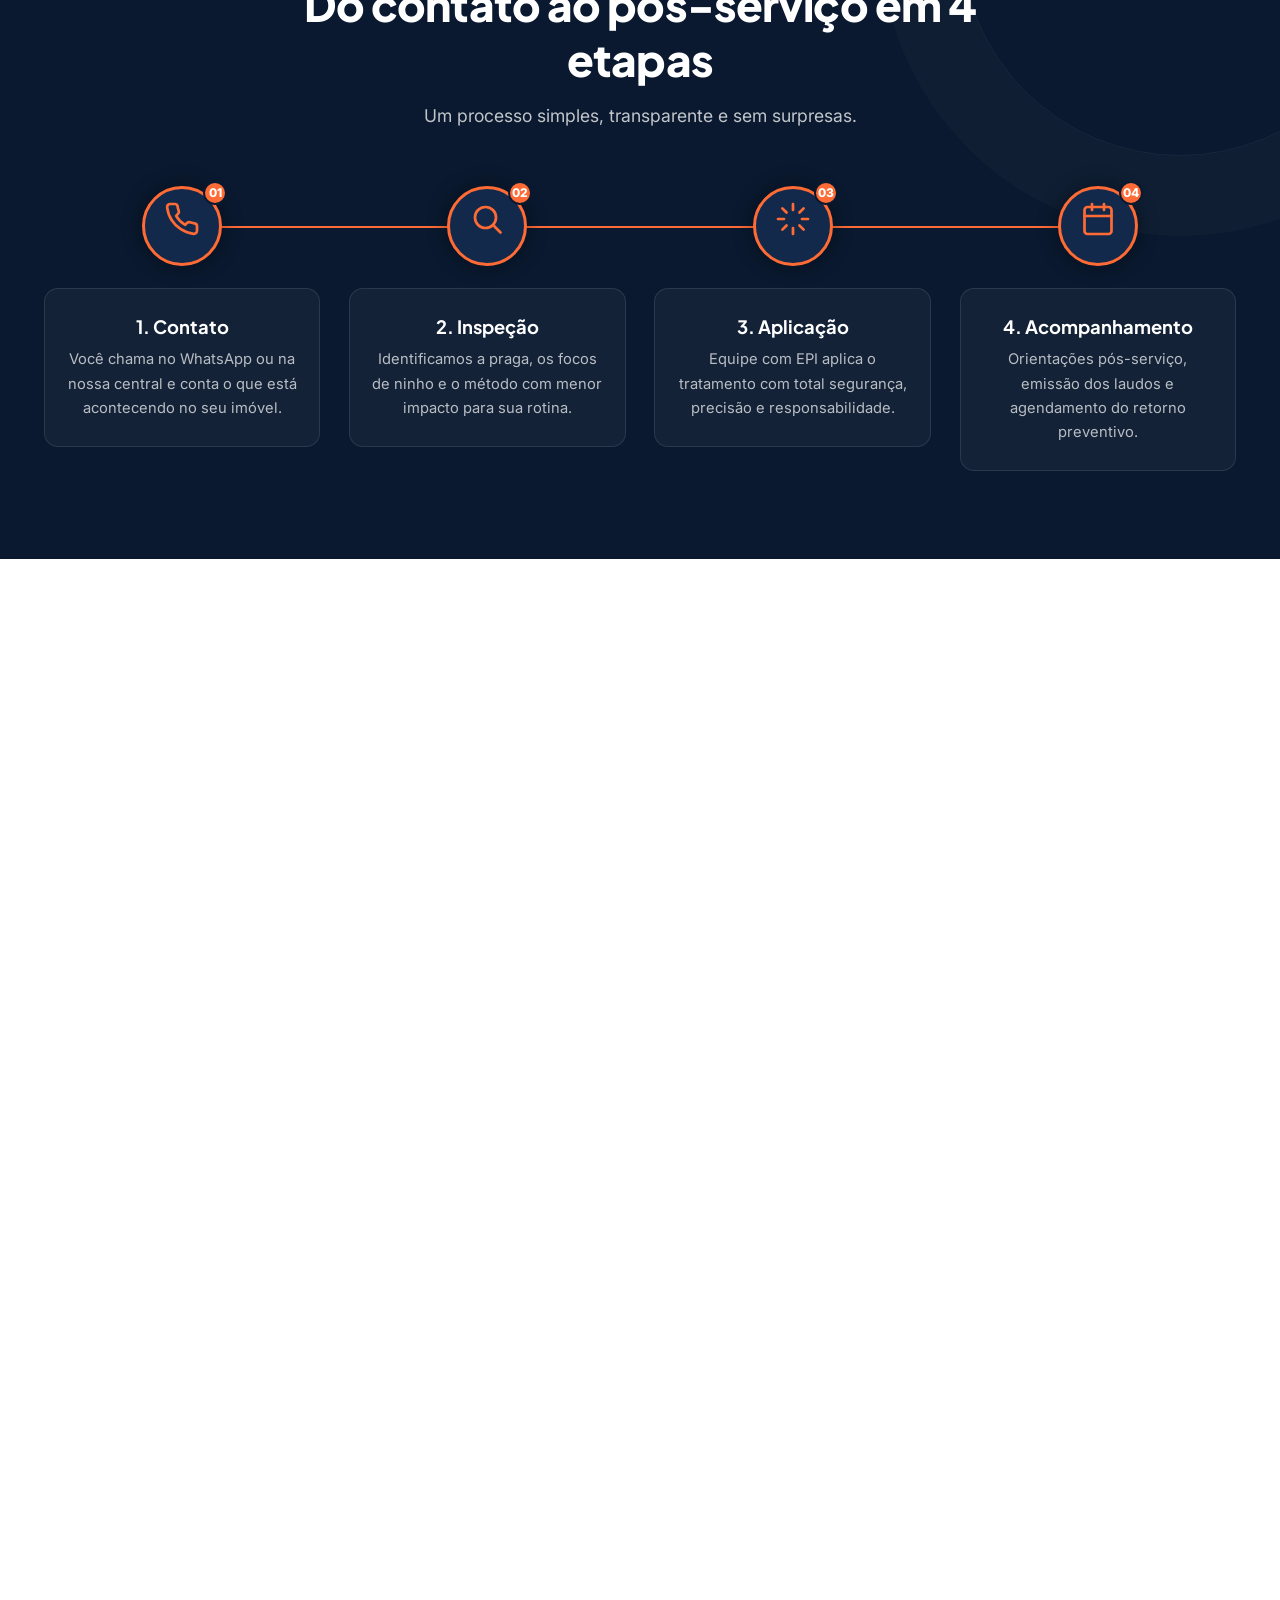
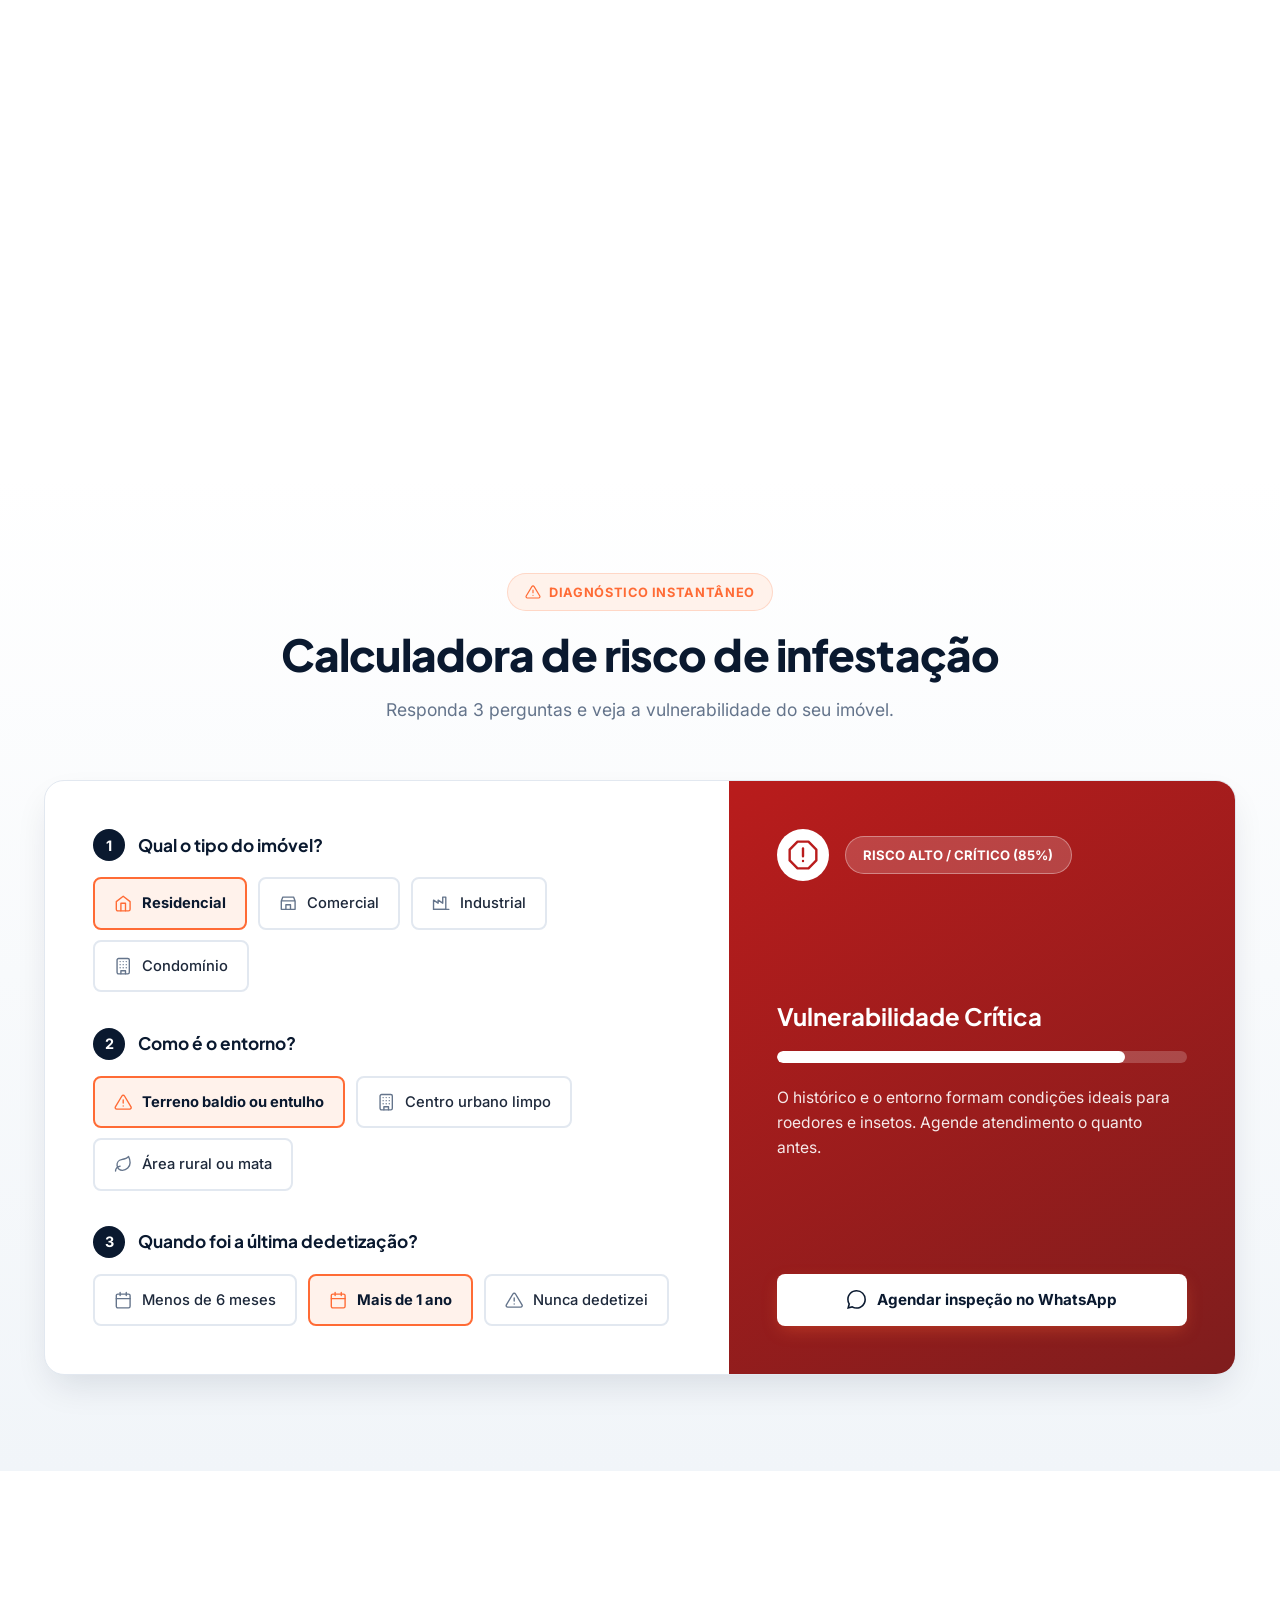
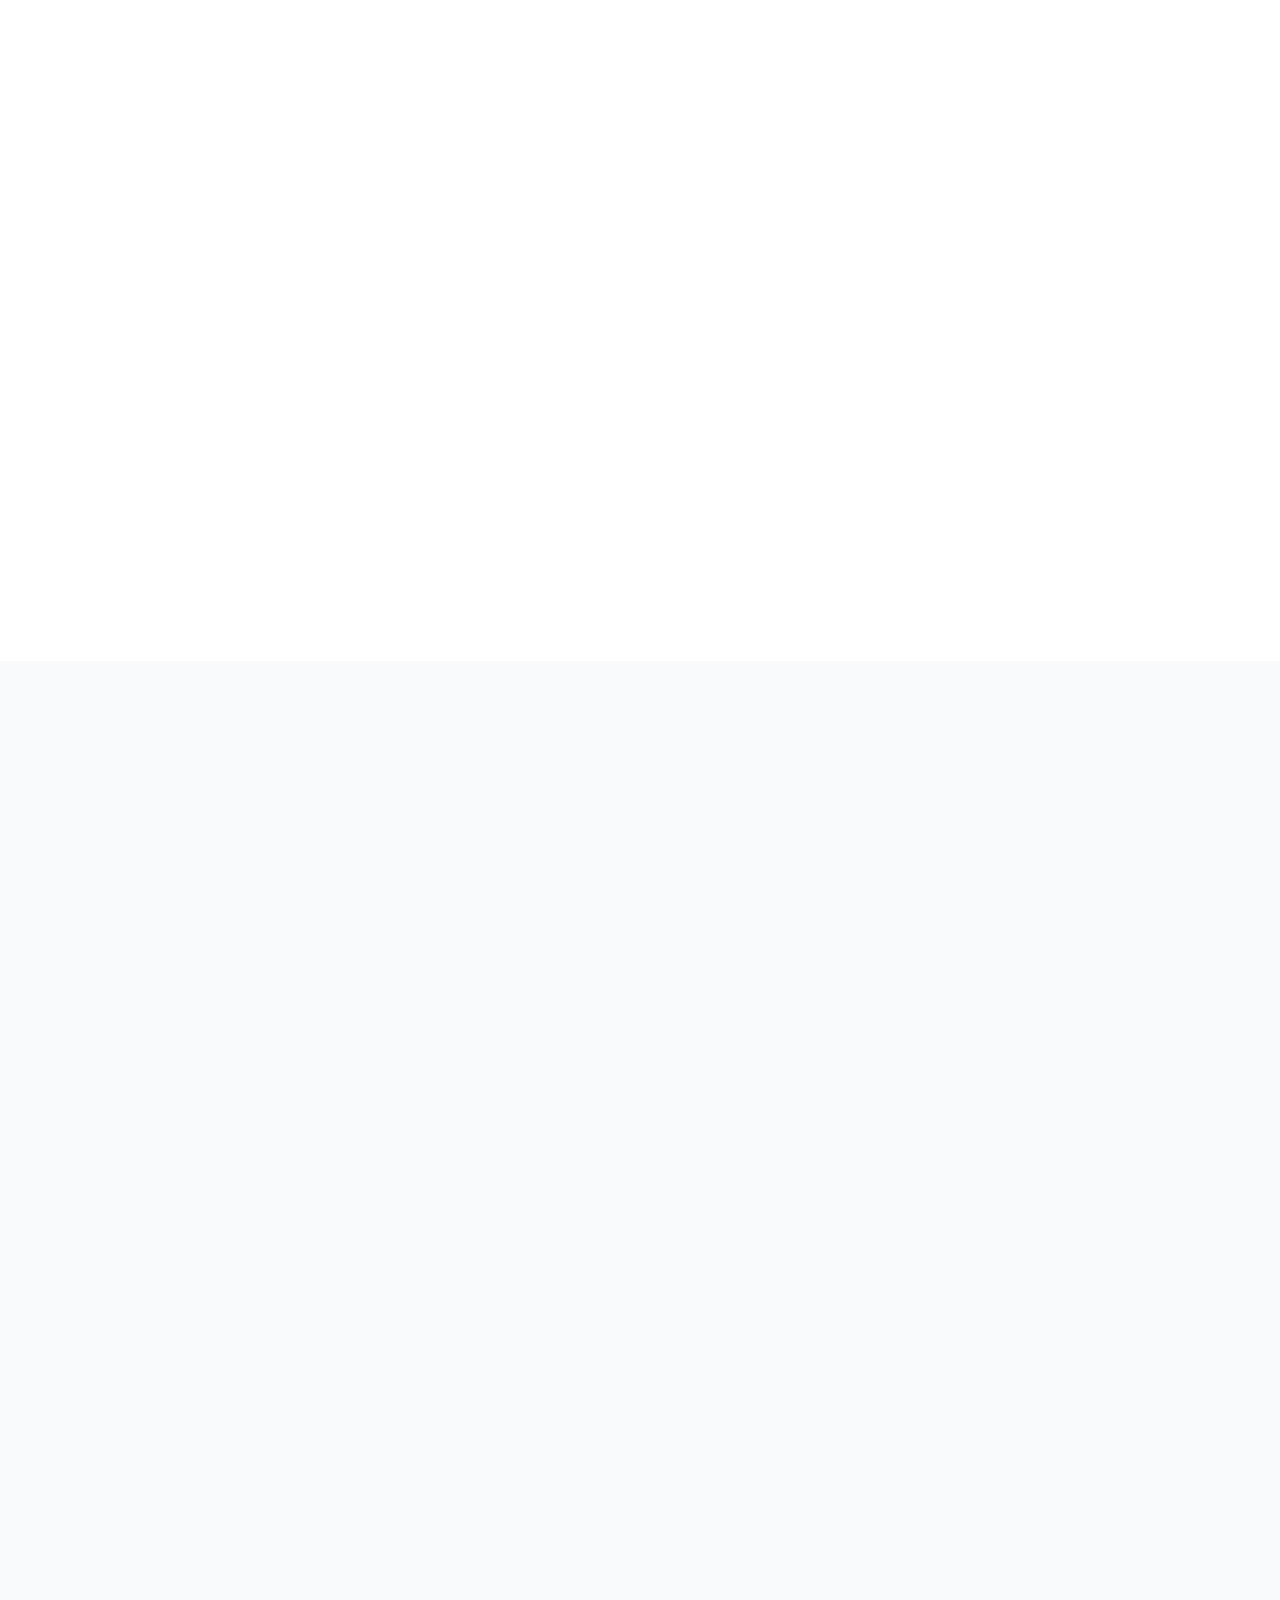
==== commit ad5b78aa: "site v2" ====
--- a/index.html
+++ b/index.html
@@ -1,5 +1,5 @@
 <!DOCTYPE html>
-<html lang="pt-BR" class="js">
+<html lang="pt-BR">
 <head>
   <meta charset="UTF-8">
   <meta name="viewport" content="width=device-width, initial-scale=1.0">
@@ -7,6 +7,9 @@
   
   <meta name="description" content="JVS Dedetizadora: dedetização, desratização e limpeza de caixas d'água com laudos técnicos e licença sanitária no Paraná e região. Fale com nossa equipe técnica.">
   <meta name="theme-color" content="#0A192F">
+  <meta name="referrer" content="strict-origin-when-cross-origin">
+  <script>document.documentElement.classList.add('js')</script>
+  <link rel="preload" as="image" href="assets/img/hero-poster.jpg" fetchpriority="high">
 
   <!-- Open Graph -->
   <meta property="og:type" content="website">
@@ -34,6 +37,7 @@
     "name": "JVS Dedetizadora",
     "description": "Dedetização, desratização e limpeza de caixa d'água com laudo técnico e licença sanitária.",
     "telephone": ["+55-44-99123-6675", "+55-44-99963-7441"],
+    "sameAs": ["https://www.instagram.com/jvsdedetizadora/"],
     "areaServed": {"@type": "State", "name": "Paraná"}
   }
   </script>
@@ -199,9 +203,7 @@
   <main id="conteudo">
     <!-- Seção Hero -->
     <section class="hero" id="inicio">
-      <video class="hero-video" autoplay muted loop playsinline preload="metadata" poster="assets/img/hero-poster.jpg">
-        <source src="assets/video/hero.mp4" type="video/mp4">
-      </video>
+      <video class="hero-video" autoplay muted loop playsinline preload="none" poster="assets/img/hero-poster.jpg" data-src="assets/video/hero.mp4" aria-hidden="true" tabindex="-1"></video>
       <div class="hero-overlay"></div>
       <div class="hero-particles" id="hero-particles" aria-hidden="true"></div>
 
@@ -257,7 +259,7 @@
         <div class="about-grid">
           <div class="about-media reveal">
             <div class="about-image-wrapper">
-              <img src="assets/img/sobre-picape.jpg" alt="Picape da JVS Dedetizadora com escada, mangueira e pulverizador costal" width="1400" height="1050" loading="lazy">
+              <img src="assets/img/sobre-picape.jpg" alt="Picape da JVS Dedetizadora com escada, mangueira e pulverizador costal" width="1000" height="750" loading="lazy">
               <div class="about-image-badge">
                 <svg class="ic"><use href="#shield"/></svg>
                 <span>Uso de bombas elétricas</span>
@@ -594,7 +596,7 @@
           <article class="gallery-card tilt-card reveal">
             <div class="tilt-glow"></div>
             <div class="gallery-img-box">
-              <img src="assets/img/trabalho-equipe.jpg" onerror="this.onerror=null;this.src='assets/img/nebulizacao.jpg'" alt="Técnico da JVS com touca e luvas aplicando gel em armário de cozinha" width="720" height="960" loading="lazy" decoding="async" style="object-position:center 30%">
+              <img src="assets/img/trabalho-equipe.jpg" alt="Técnico da JVS com touca e luvas aplicando gel em armário de cozinha" width="720" height="960" loading="lazy" decoding="async" style="object-position:center 30%">
               <div class="gallery-tag">Aplicação Discreta</div>
             </div>
             <div class="gallery-body">
@@ -606,7 +608,7 @@
           <article class="gallery-card tilt-card reveal">
             <div class="tilt-glow"></div>
             <div class="gallery-img-box">
-              <img src="assets/img/trabalho-atendimento.jpeg" alt="Fachada da JVS Dedetizadora com serviços e telefones na vitrine" width="720" height="960" loading="lazy" decoding="async" style="object-position:center 72%">
+              <img src="assets/img/trabalho-atendimento.jpeg" alt="Fachada da JVS Dedetizadora com serviços e telefones na vitrine" width="720" height="957" loading="lazy" decoding="async" style="object-position:center 72%">
               <div class="gallery-tag">Atendimento Direto</div>
             </div>
             <div class="gallery-body">
@@ -630,7 +632,7 @@
           <article class="gallery-card tilt-card reveal">
             <div class="tilt-glow"></div>
             <div class="gallery-img-box">
-              <img src="assets/img/area-caixa-concreto.jpeg" alt="Caixa d'água de concreto aberta para limpeza, com a caixa de ferramentas da JVS" width="720" height="960" loading="lazy" decoding="async" style="object-position:center 60%">
+              <img src="assets/img/area-caixa-concreto.jpeg" alt="Caixa d'água de concreto aberta para limpeza, com a caixa de ferramentas da JVS" width="720" height="957" loading="lazy" decoding="async" style="object-position:center 60%">
               <div class="gallery-tag">Caixas d'Água</div>
             </div>
             <div class="gallery-body">
@@ -785,7 +787,7 @@
             </p>
 
             <figure class="fleet-showcase">
-              <img src="assets/img/frota.jpg" alt="Duas utilitárias brancas da JVS Dedetizadora estacionadas" width="1200" height="800" loading="lazy">
+              <img src="assets/img/frota.jpg" alt="Duas utilitárias brancas da JVS Dedetizadora estacionadas" width="1000" height="562" loading="lazy">
               <figcaption>
                 <svg class="ic"><use href="#ok"/></svg>
                 <span>Frota própria até o seu endereço</span>
@@ -977,7 +979,7 @@
 
       <div class="footer-bottom-bar">
         <span>&copy; <span id="year"></span> JVS Dedetizadora. Todos os direitos reservados.</span>
-        <span>Desenvolvido por <strong>Zyntek</strong></span>
+        <span>Desenvolvido por <strong><a href="https://www.zyntekconnect.com.br/" target="_blank" rel="noopener">Zyntek</a></strong></span>
       </div>
     </div>
   </footer>
@@ -1015,7 +1017,7 @@
             <span class="hub-arrow">&rarr;</span>
           </a>
 
-          <a class="hub-channel-btn hub-btn-ig" href="https://instagram.com" target="_blank" rel="noopener">
+          <a class="hub-channel-btn hub-btn-ig" href="https://www.instagram.com/jvsdedetizadora/" target="_blank" rel="noopener">
             <svg class="ic"><use href="#instagram"/></svg>
             <div>
               <strong>Instagram Oficial</strong>
--- a/style.css
+++ b/style.css
@@ -1743,4 +1743,37 @@
     transition-duration: 0.01ms !important;
   }
   .walker, .roaches, .radar-scan, .ambient-canvas { display: none !important; }
-}+}
+/* Performance: não renderiza seções fora da tela até chegarem perto */
+.section-gallery, .section-coverage, .section-faq, .site-footer { content-visibility: auto; contain-intrinsic-size: auto 800px; }
+
+/* Seleção de texto na cor da marca */
+::selection { background: var(--acc); color: #fff; }
+::-moz-selection { background: var(--acc); color: #fff; }
+
+/* Barra de rolagem laranja (Chrome, Edge, Safari) */
+::-webkit-scrollbar { width: 12px; height: 12px; }
+::-webkit-scrollbar-track { background: #EEF2F7; }
+::-webkit-scrollbar-thumb {
+  background: var(--acc);
+  border-radius: 9999px;
+  border: 3px solid #EEF2F7;
+}
+::-webkit-scrollbar-thumb:hover { background: var(--acc-hover); }
+/* Firefox */
+@supports not selector(::-webkit-scrollbar) {
+  html, * { scrollbar-color: var(--acc) #EEF2F7; scrollbar-width: auto; }
+}
+
+/* Link do desenvolvedor no rodapé */
+.footer-bottom-bar a { color: inherit; text-decoration: none; transition: color .2s; }
+.footer-bottom-bar a:hover, .footer-bottom-bar a:focus-visible { color: var(--acc); text-decoration: underline; }
+
+/* Rodapé: centralizado, com folga para o botão flutuante não cobrir o texto */
+.footer-bottom-bar {
+  flex-direction: column;
+  justify-content: center;
+  text-align: center;
+  gap: .4rem;
+  padding: 1.6rem 1rem 6rem;
+}
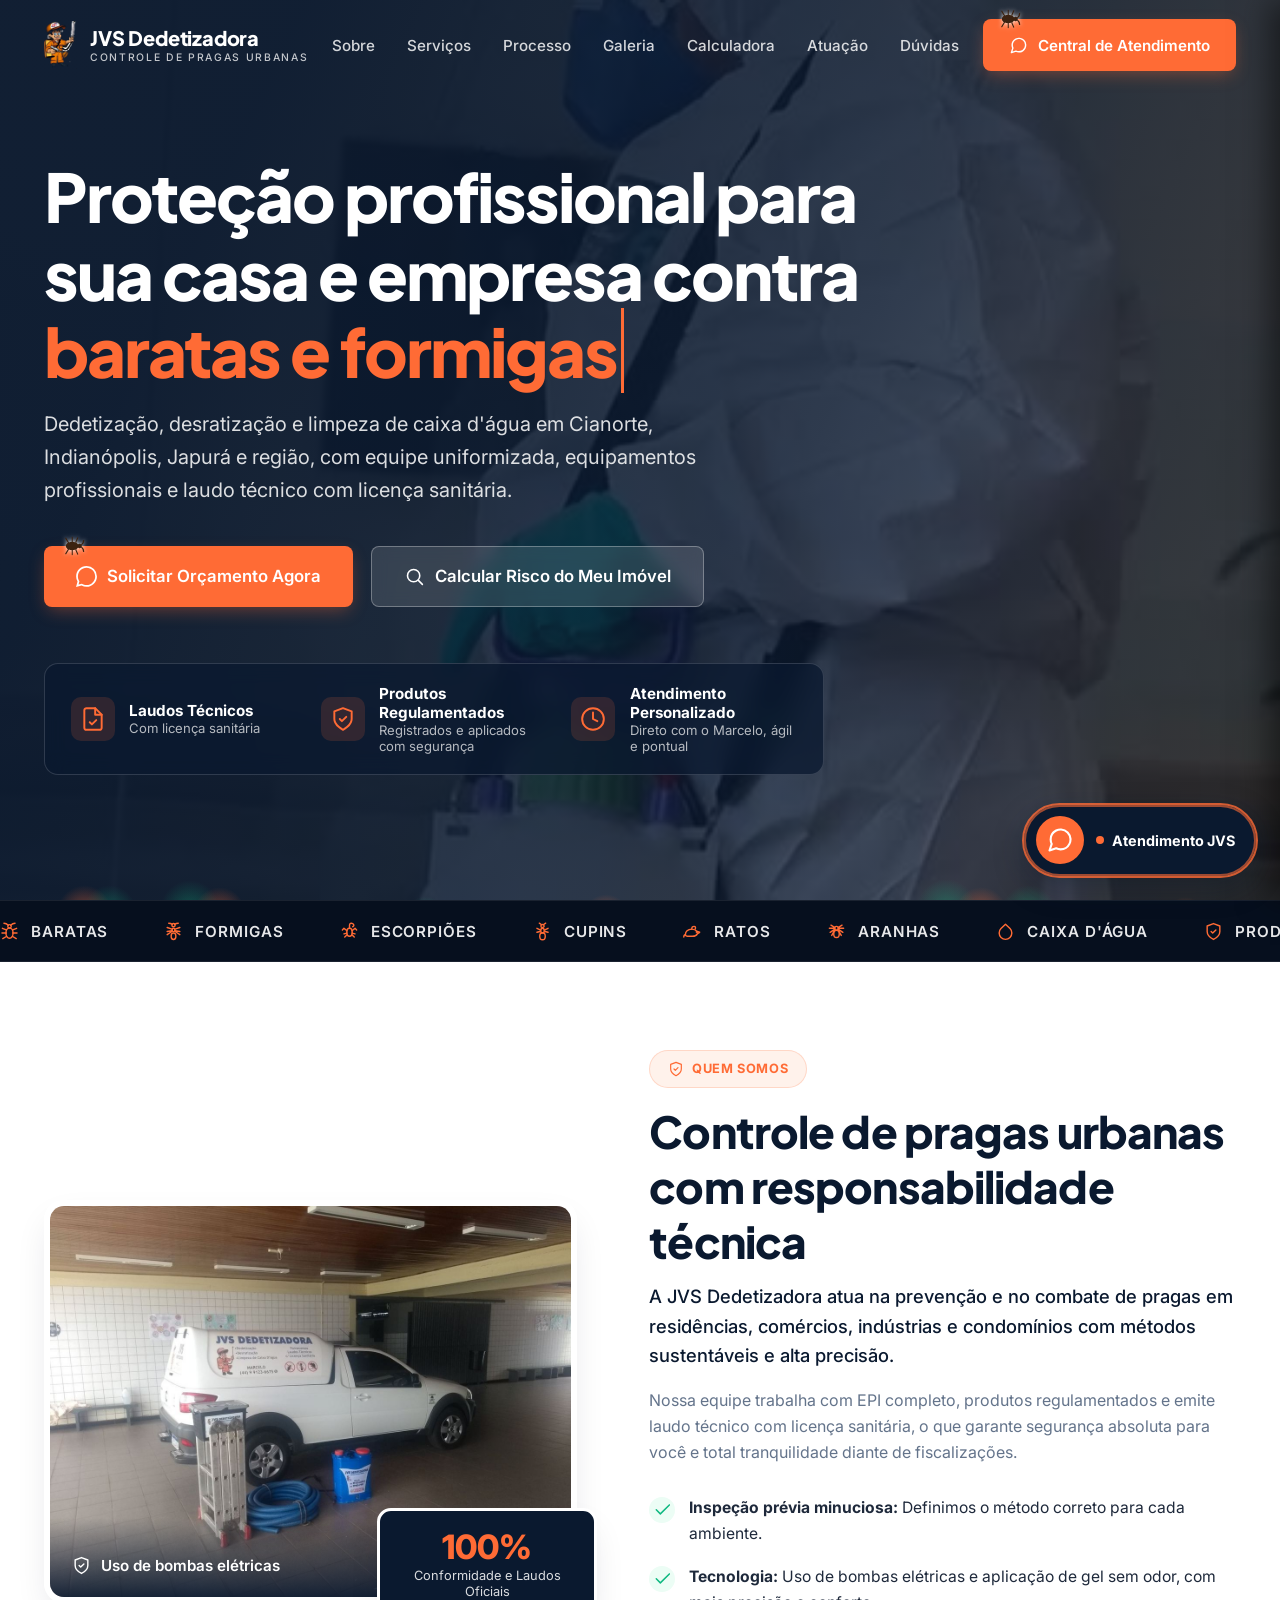
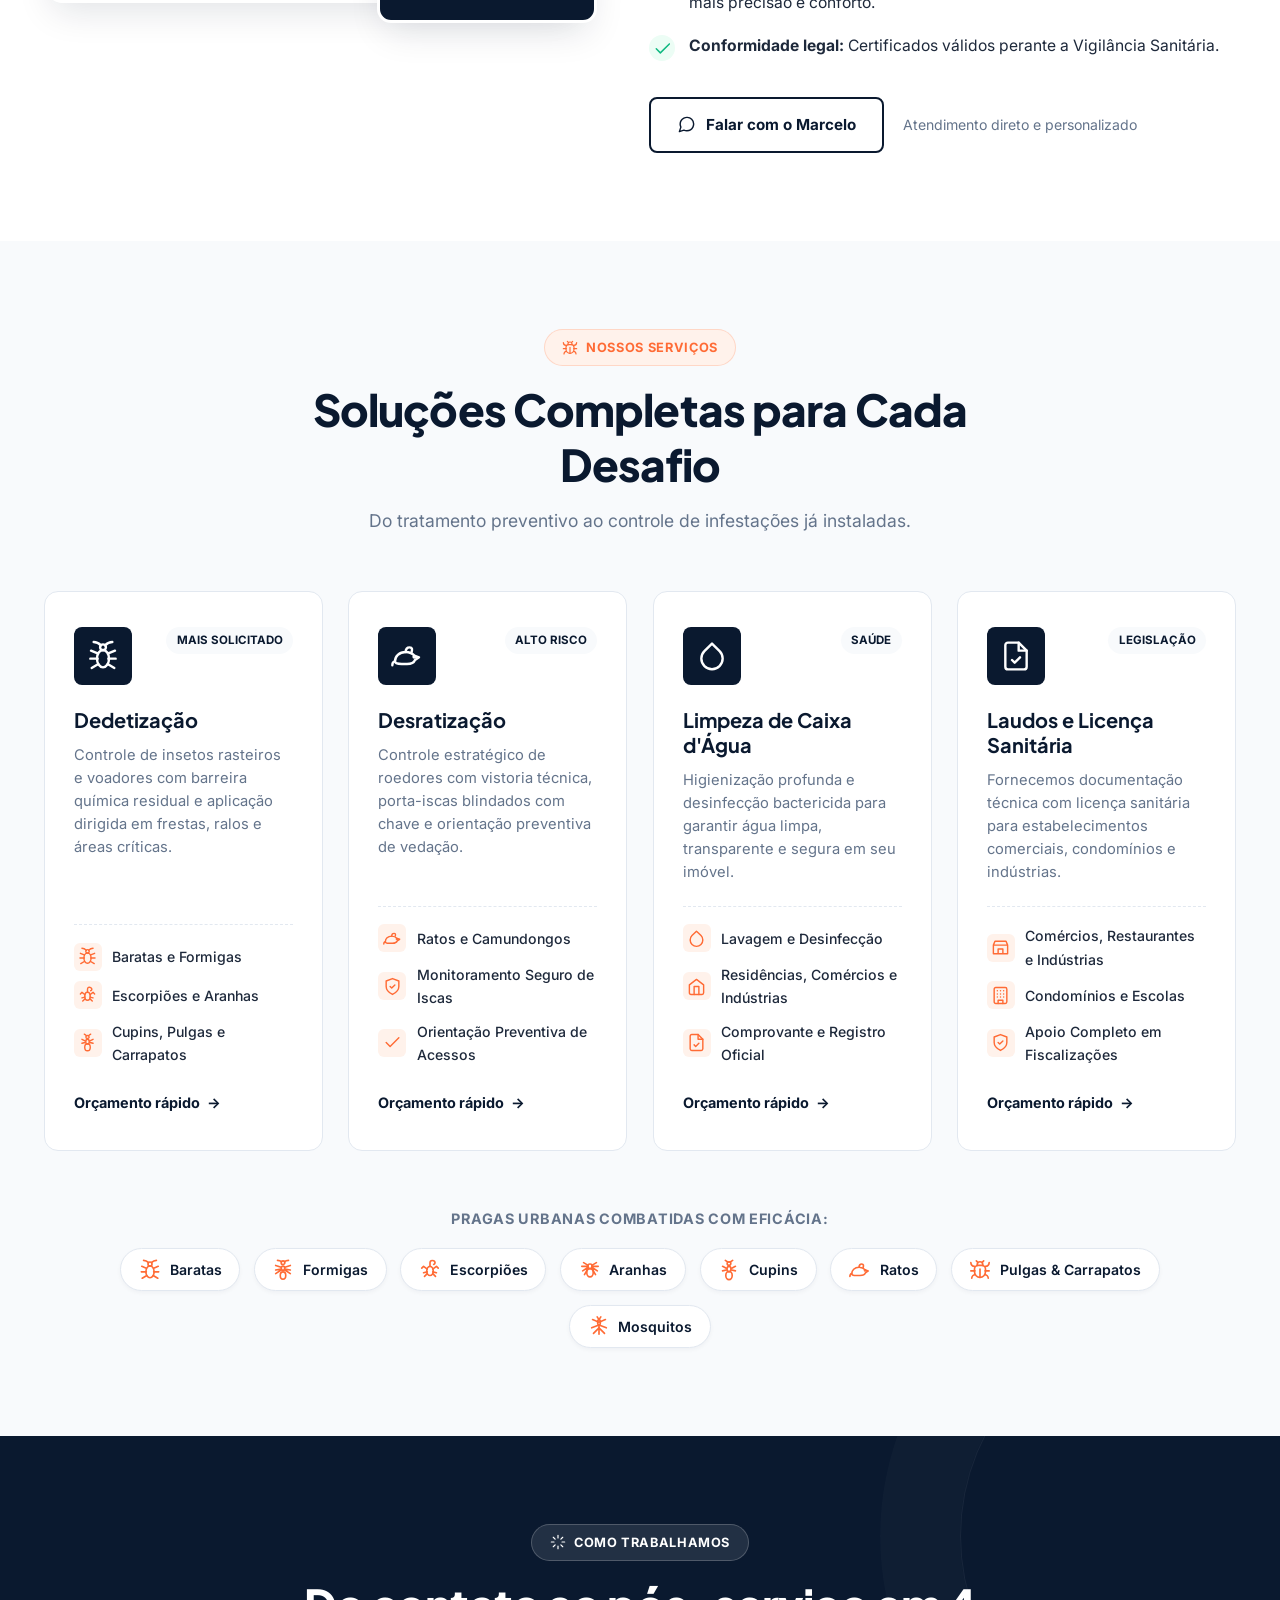
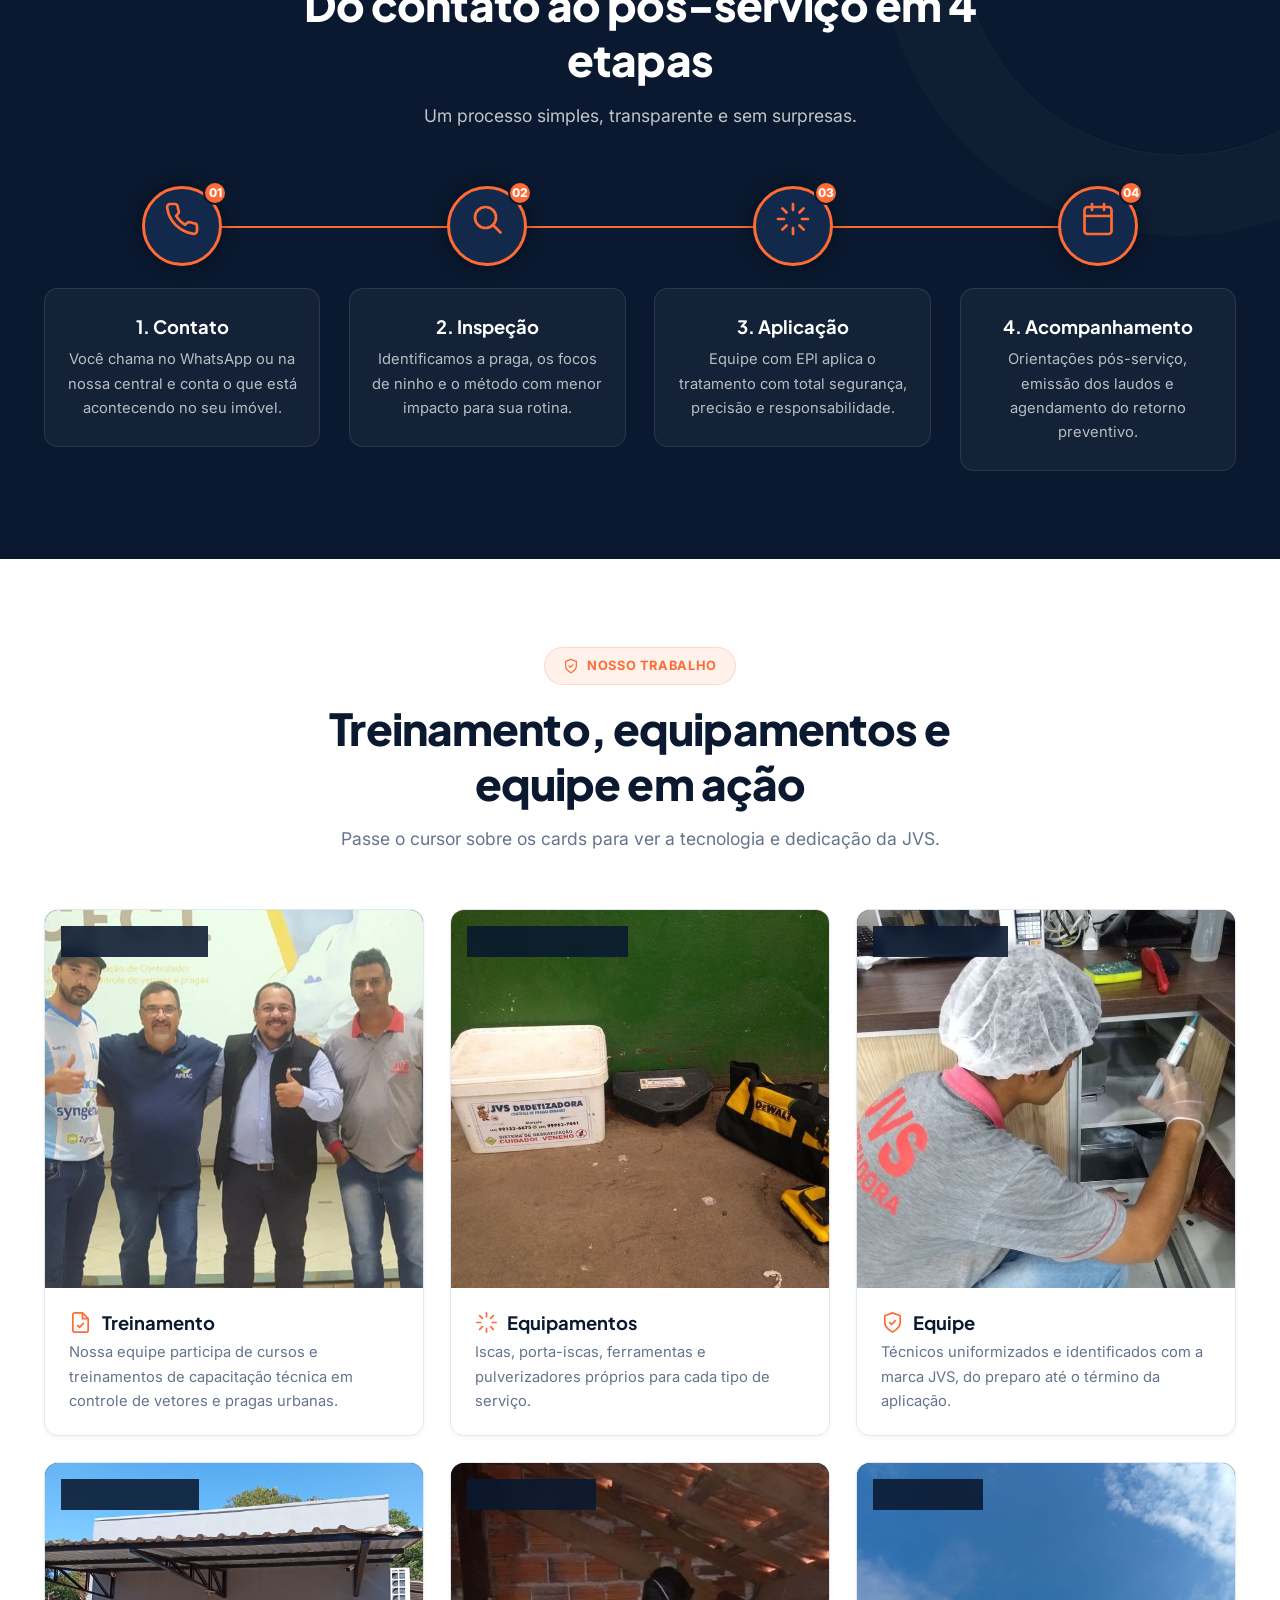
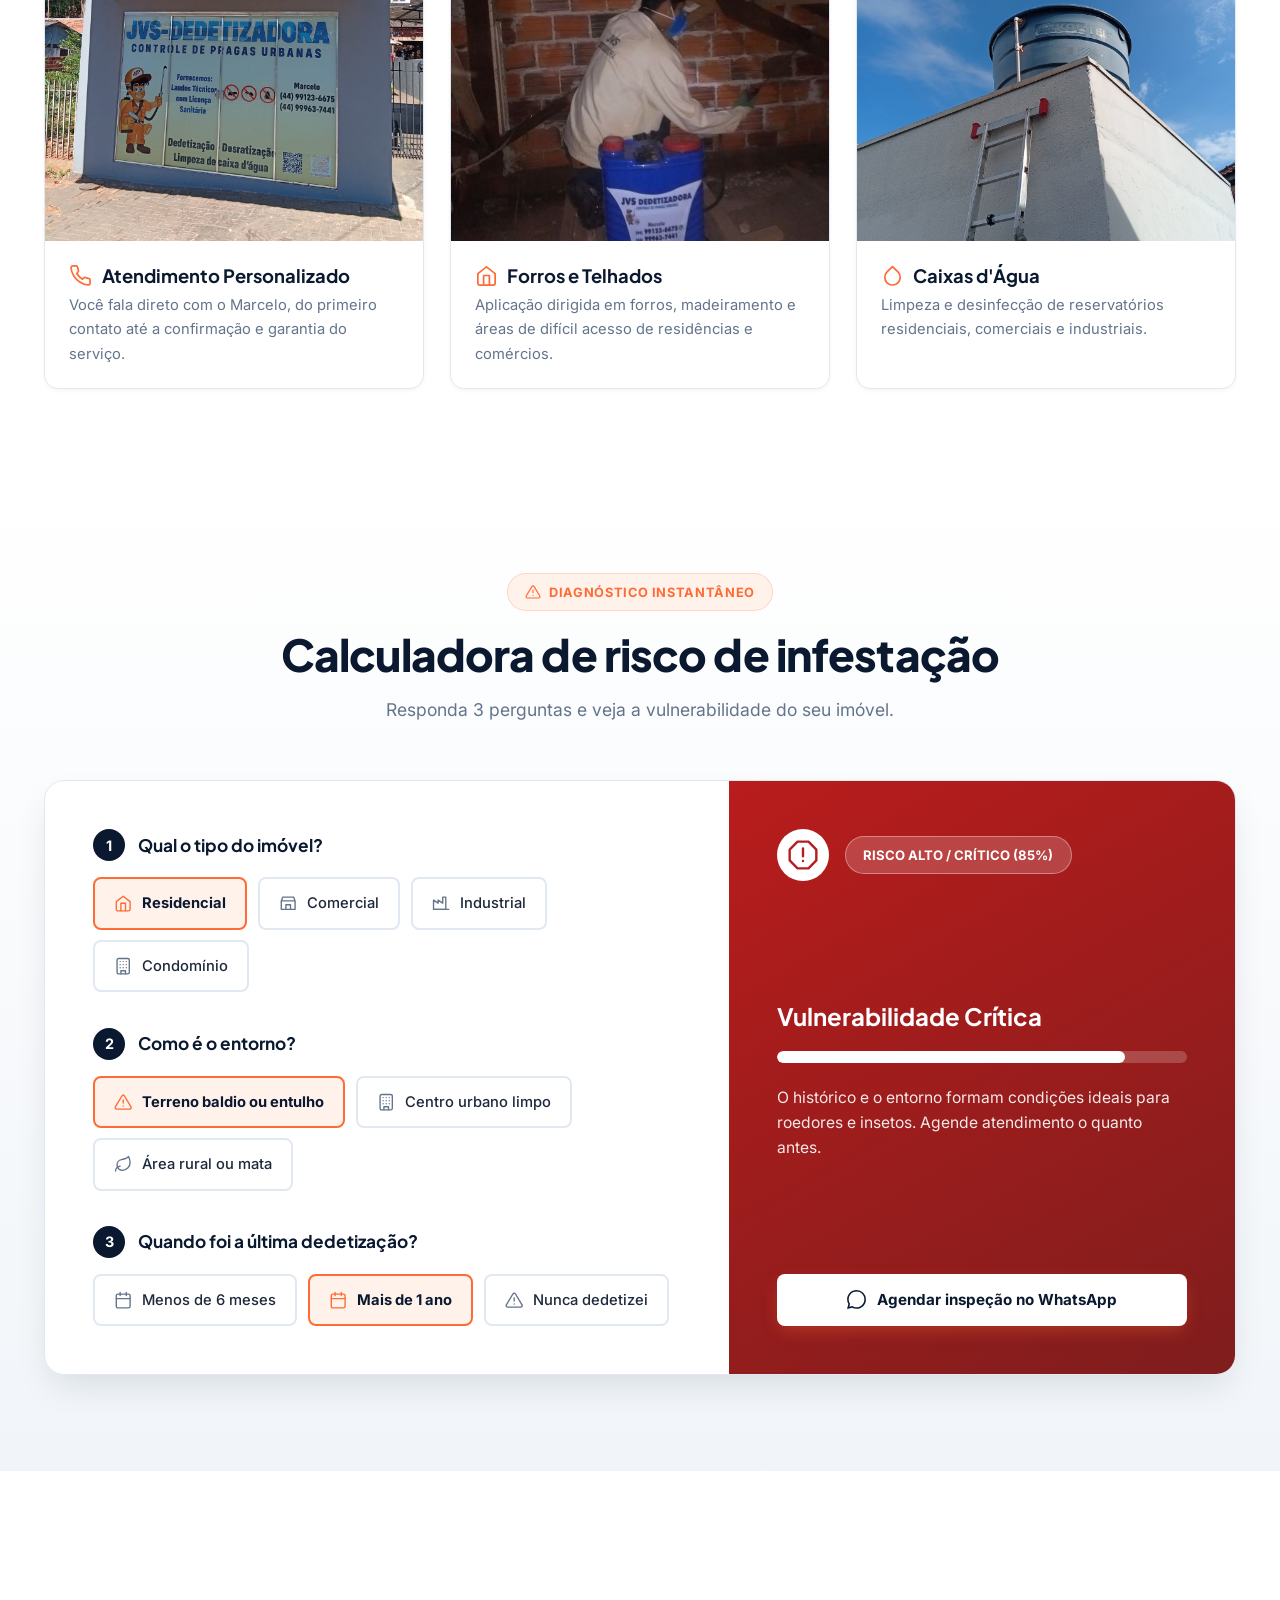
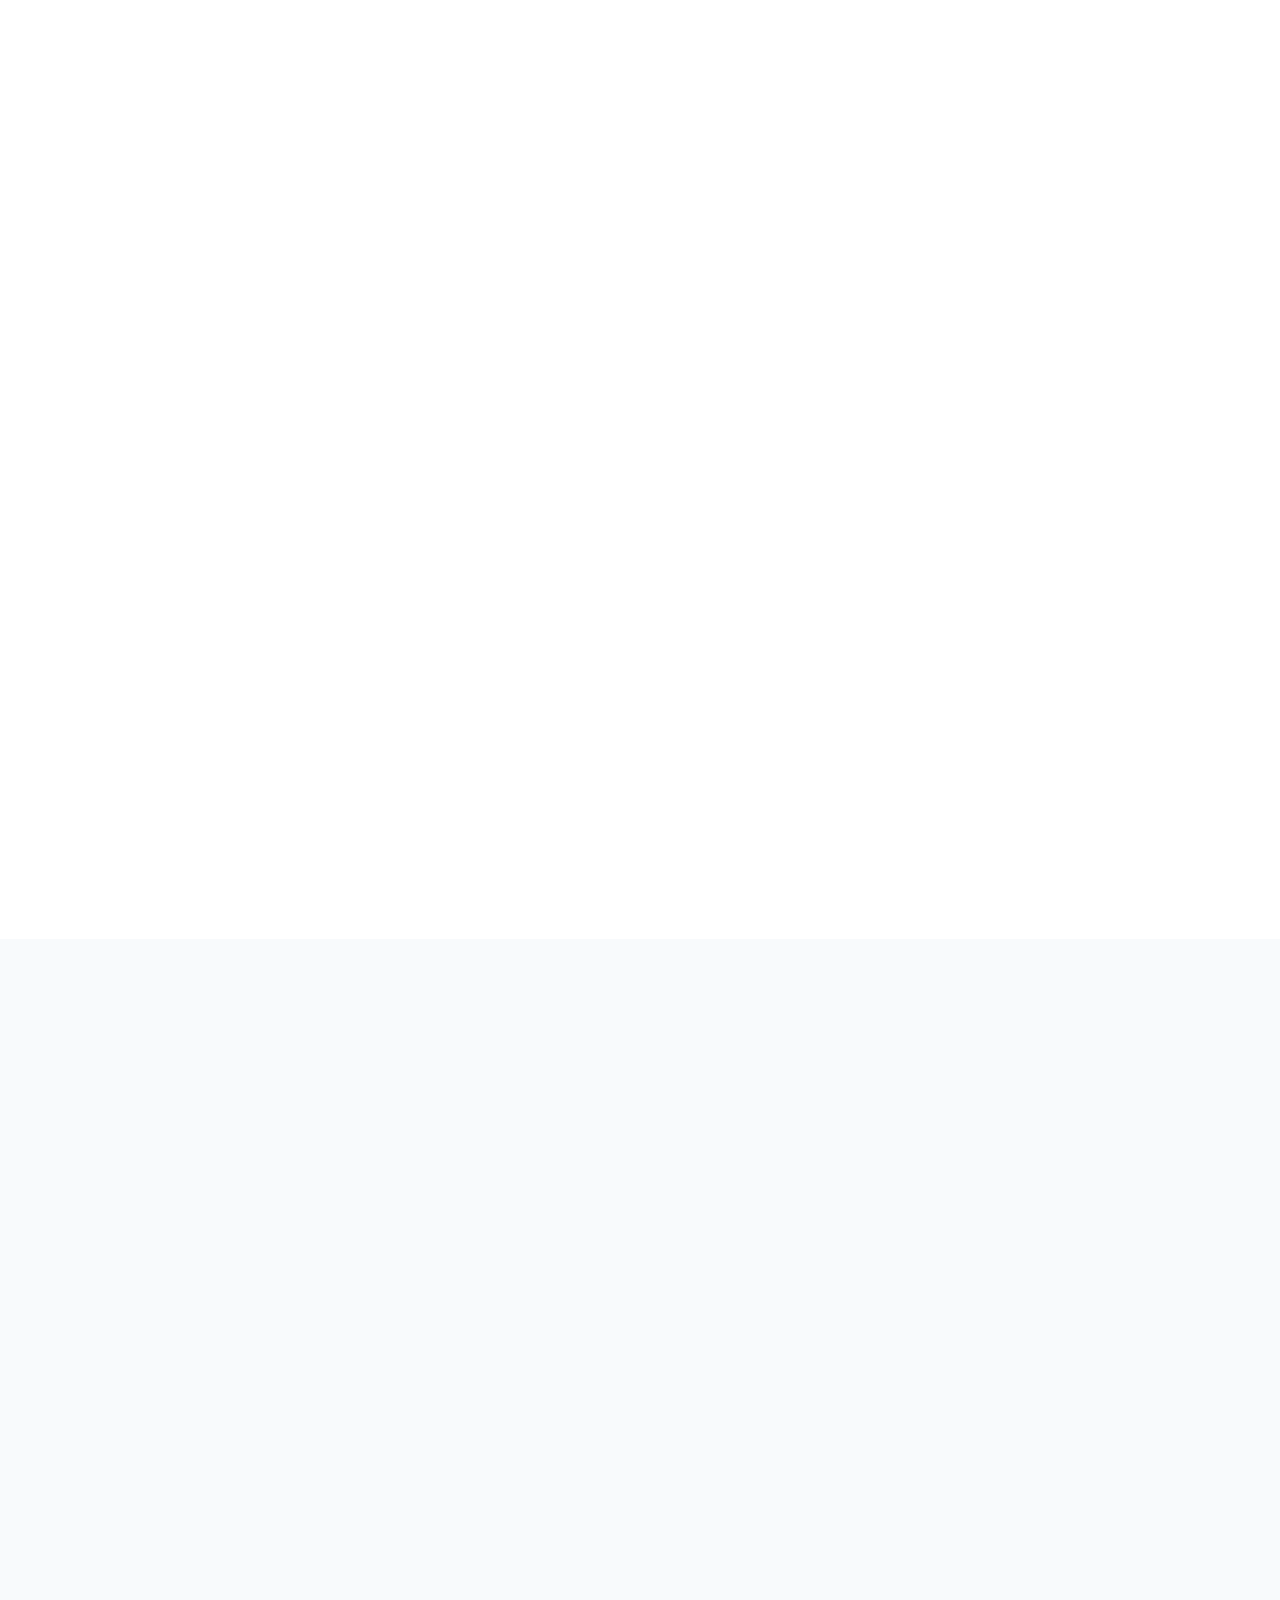
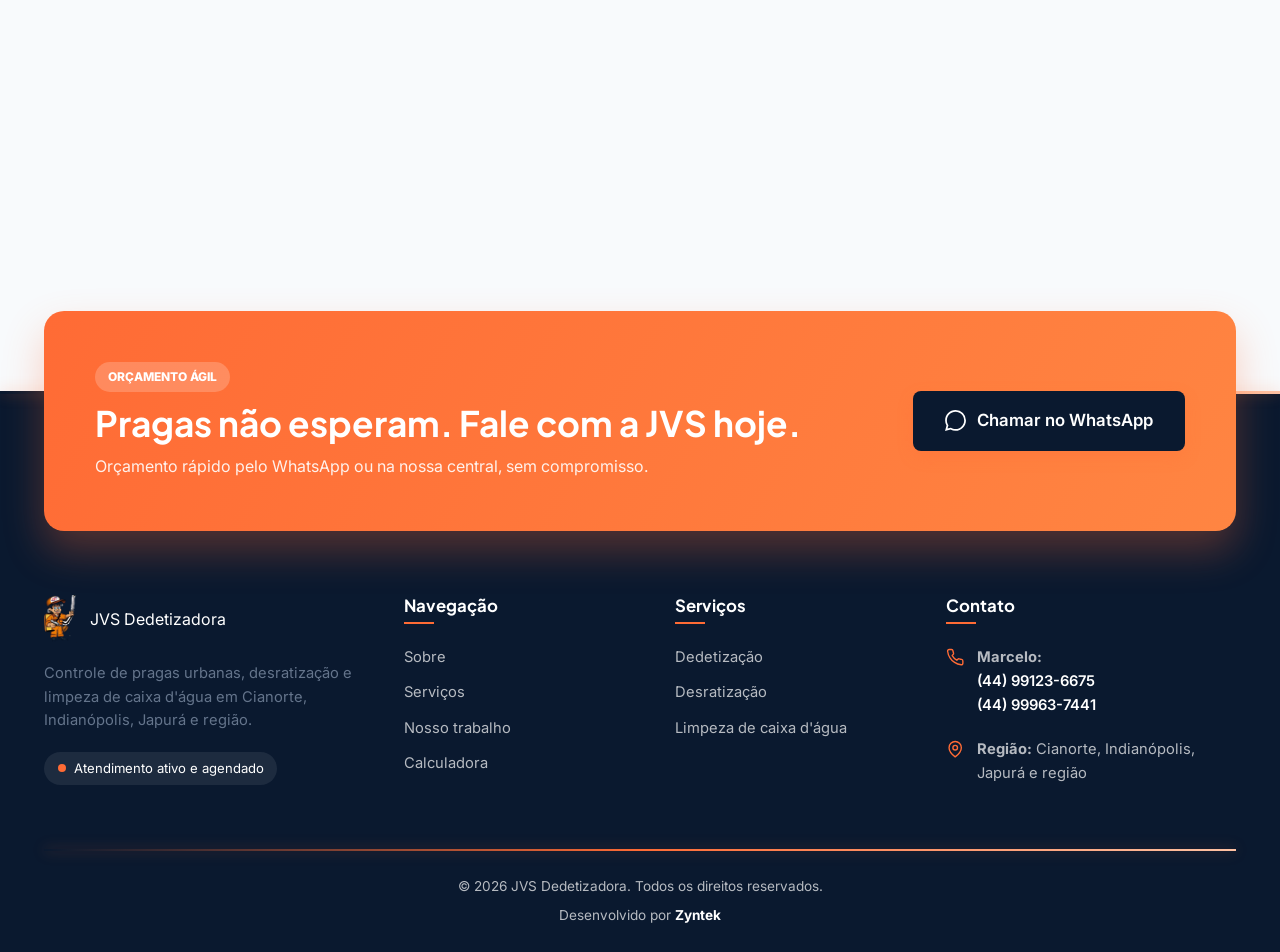
==== commit 87d65a4e: "adicionamos links v3" ====
--- a/index.html
+++ b/index.html
@@ -3,9 +3,14 @@
 <head>
   <meta charset="UTF-8">
   <meta name="viewport" content="width=device-width, initial-scale=1.0">
-  <title>JVS Dedetizadora | Controle Especializado de Pragas e Desratização no PR</title>
+  <title>Dedetizadora em Cianorte, Indianópolis e Japurá | JVS Dedetizadora</title>
   
-  <meta name="description" content="JVS Dedetizadora: dedetização, desratização e limpeza de caixas d'água com laudos técnicos e licença sanitária no Paraná e região. Fale com nossa equipe técnica.">
+  <meta name="description" content="JVS Dedetizadora em Cianorte, Indianópolis, Japurá e região: dedetização, desratização e limpeza de caixa d'água com laudo técnico. Orçamento no WhatsApp.">
+  <meta name="keywords" content="dedetizadora Cianorte, dedetização Cianorte, desratização Cianorte, dedetizadora Indianópolis, dedetizadora Japurá, limpeza de caixa d'água Cianorte, controle de pragas Paraná, JVS Dedetizadora">
+  <meta name="robots" content="index, follow, max-image-preview:large">
+  <meta name="geo.region" content="BR-PR">
+  <meta name="geo.placename" content="Cianorte, Paraná">
+  <link rel="canonical" href="https://jvsdetetizadora.vercel.app/">
   <meta name="theme-color" content="#0A192F">
   <meta name="referrer" content="strict-origin-when-cross-origin">
   <script>document.documentElement.classList.add('js')</script>
@@ -15,8 +20,10 @@
   <meta property="og:type" content="website">
   <meta property="og:locale" content="pt_BR">
   <meta property="og:site_name" content="JVS Dedetizadora">
-  <meta property="og:title" content="JVS Dedetizadora | Controle Profissional de Pragas Urbanas">
-  <meta property="og:description" content="Dedetização, desratização e higienização com produtos regulamentados e laudos sanitários no Paraná.">
+  <meta property="og:title" content="JVS Dedetizadora | Dedetização em Cianorte, Indianópolis e Japurá">
+  <meta property="og:description" content="Dedetização, desratização e limpeza de caixa d'água com laudo técnico e licença sanitária em Cianorte, Indianópolis, Japurá e região.">
+  <meta property="og:url" content="https://jvsdetetizadora.vercel.app/">
+  <meta name="twitter:card" content="summary_large_image">
   <meta property="og:image" content="https://jvsdetetizadora.vercel.app/assets/img/sobre-picape.jpg">
   <meta property="og:image:alt" content="Picape da JVS Dedetizadora com equipamentos de aplicação">
 
@@ -32,13 +39,124 @@
   <script type="application/ld+json">
   {
     "@context": "https://schema.org",
-    "@type": "HomeAndConstructionBusiness",
+    "@type": [
+      "LocalBusiness",
+      "HomeAndConstructionBusiness"
+    ],
+    "@id": "https://jvsdetetizadora.vercel.app/#empresa",
+    "name": "JVS Dedetizadora",
+    "url": "https://jvsdetetizadora.vercel.app/",
     "image": "https://jvsdetetizadora.vercel.app/assets/img/sobre-picape.jpg",
-    "name": "JVS Dedetizadora",
-    "description": "Dedetização, desratização e limpeza de caixa d'água com laudo técnico e licença sanitária.",
-    "telephone": ["+55-44-99123-6675", "+55-44-99963-7441"],
-    "sameAs": ["https://www.instagram.com/jvsdedetizadora/"],
-    "areaServed": {"@type": "State", "name": "Paraná"}
+    "logo": "https://jvsdetetizadora.vercel.app/assets/img/logo.png",
+    "description": "Dedetizadora em Cianorte, Indianópolis, Japurá e região: dedetização, desratização e limpeza de caixa d'água com laudo técnico e licença sanitária.",
+    "telephone": [
+      "+55-44-99123-6675",
+      "+55-44-99963-7441"
+    ],
+    "sameAs": [
+      "https://www.instagram.com/jvsdedetizadora/"
+    ],
+    "areaServed": [
+      {
+        "@type": "City",
+        "name": "Cianorte",
+        "containedInPlace": {
+          "@type": "AdministrativeArea",
+          "name": "Paraná"
+        }
+      },
+      {
+        "@type": "City",
+        "name": "Indianópolis",
+        "containedInPlace": {
+          "@type": "AdministrativeArea",
+          "name": "Paraná"
+        }
+      },
+      {
+        "@type": "City",
+        "name": "Japurá",
+        "containedInPlace": {
+          "@type": "AdministrativeArea",
+          "name": "Paraná"
+        }
+      },
+      {
+        "@type": "City",
+        "name": "Tuneiras do Oeste",
+        "containedInPlace": {
+          "@type": "AdministrativeArea",
+          "name": "Paraná"
+        }
+      },
+      {
+        "@type": "City",
+        "name": "São Tomé",
+        "containedInPlace": {
+          "@type": "AdministrativeArea",
+          "name": "Paraná"
+        }
+      },
+      {
+        "@type": "City",
+        "name": "Tapejara",
+        "containedInPlace": {
+          "@type": "AdministrativeArea",
+          "name": "Paraná"
+        }
+      },
+      {
+        "@type": "City",
+        "name": "Jussara",
+        "containedInPlace": {
+          "@type": "AdministrativeArea",
+          "name": "Paraná"
+        }
+      },
+      {
+        "@type": "City",
+        "name": "Rondon",
+        "containedInPlace": {
+          "@type": "AdministrativeArea",
+          "name": "Paraná"
+        }
+      },
+      {
+        "@type": "City",
+        "name": "Guaporema",
+        "containedInPlace": {
+          "@type": "AdministrativeArea",
+          "name": "Paraná"
+        }
+      }
+    ],
+    "hasOfferCatalog": {
+      "@type": "OfferCatalog",
+      "name": "Serviços",
+      "itemListElement": [
+        {
+          "@type": "Offer",
+          "itemOffered": {
+            "@type": "Service",
+            "name": "Dedetização"
+          }
+        },
+        {
+          "@type": "Offer",
+          "itemOffered": {
+            "@type": "Service",
+            "name": "Desratização"
+          }
+        },
+        {
+          "@type": "Offer",
+          "itemOffered": {
+            "@type": "Service",
+            "name": "Limpeza de caixa d'água"
+          }
+        }
+      ]
+    }
   }
   </script>
 </head>
@@ -215,7 +333,7 @@
           </h1>
 
           <p class="hero-description reveal">
-            Dedetização, desratização e limpeza de caixa d'água com equipe uniformizada, equipamentos profissionais e laudo técnico com licença sanitária.
+            Dedetização, desratização e limpeza de caixa d'água em Cianorte, Indianópolis, Japurá e região, com equipe uniformizada, equipamentos profissionais e laudo técnico com licença sanitária.
           </p>
 
           <div class="hero-actions reveal">
@@ -781,9 +899,9 @@
               <svg class="ic"><use href="#pin"/></svg>
               <span>Onde Atuamos</span>
             </div>
-            <h2 class="section-title">Atendemos o Paraná e região</h2>
+            <h2 class="section-title">Dedetizadora em Cianorte, Indianópolis, Japurá e região</h2>
             <p>
-              Nossa equipe se desloca com frota própria até o seu endereço. Consulte a disponibilidade para a sua cidade.
+              Nossa equipe se desloca com frota própria até o seu endereço, em casas, comércios, indústrias e condomínios do noroeste do Paraná. Confira as cidades atendidas e consulte a disponibilidade para a sua.
             </p>
 
             <figure class="fleet-showcase">
@@ -794,6 +912,8 @@
               </figcaption>
             </figure>
 
+
+            <div class="cities-tags"><span class="city-item"><svg class="ic"><use href="#pin"/></svg>Cianorte</span><span class="city-item"><svg class="ic"><use href="#pin"/></svg>Indianópolis</span><span class="city-item"><svg class="ic"><use href="#pin"/></svg>Japurá</span><span class="city-item"><svg class="ic"><use href="#pin"/></svg>Tuneiras do Oeste</span><span class="city-item"><svg class="ic"><use href="#pin"/></svg>São Tomé</span><span class="city-item"><svg class="ic"><use href="#pin"/></svg>Tapejara</span><span class="city-item"><svg class="ic"><use href="#pin"/></svg>Jussara</span><span class="city-item"><svg class="ic"><use href="#pin"/></svg>Rondon</span><span class="city-item"><svg class="ic"><use href="#pin"/></svg>Guaporema</span></div>
 
             <div class="city-action">
               <a class="btn btn-primary" href="https://wa.me/5544991236675?text=Ol%C3%A1%2C%20voc%C3%AAs%20atendem%20na%20minha%20cidade%3F" target="_blank" rel="noopener">
@@ -847,7 +967,7 @@
             </button>
             <div class="faq-answer-wrapper">
               <div class="faq-answer-content">
-                <p>Atendemos o Paraná e região. Chame no WhatsApp, informe a sua cidade e consulte a disponibilidade.</p>
+                <p>Atendemos Cianorte, Indianópolis, Japurá, Tuneiras do Oeste, São Tomé, Tapejara, Jussara, Rondon, Guaporema e região. Chame no WhatsApp, informe a sua cidade e consulte a disponibilidade.</p>
               </div>
             </div>
           </div>
@@ -928,7 +1048,7 @@
             <span>JVS Dedetizadora</span>
           </a>
           <p class="footer-desc">
-            Controle de pragas urbanas, desratização e limpeza de caixa d'água em Paraná e região.
+            Controle de pragas urbanas, desratização e limpeza de caixa d'água em Cianorte, Indianópolis, Japurá e região.
           </p>
           <div class="status-tag">
             <span class="pulse-dot"></span>
@@ -970,7 +1090,7 @@
               <svg class="ic"><use href="#pin"/></svg>
               <div>
                 <strong>Região:</strong>
-                <span>Paraná e região</span>
+                <span>Cianorte, Indianópolis, Japurá e região</span>
               </div>
             </li>
           </ul>
@@ -1057,7 +1177,7 @@
             <button type="button" class="chat-q-btn" data-answer="Sim! Nossos produtos são regulamentados. Para aplicação em gel, você nem precisa sair de casa. Para pulverização líquida, basta um intervalo seguro de 3 a 4 horas. Total segurança para sua família!">
               🐾 É seguro para crianças e animais de estimação?
             </button>
-            <button type="button" class="chat-q-btn" data-answer="Atendemos o Paraná e região com frota própria. Toque no WhatsApp, informe sua cidade e confirme a disponibilidade. Deslocamento rápido e pontual!">
+            <button type="button" class="chat-q-btn" data-answer="Atendemos Cianorte, Indianópolis, Japurá e região com frota própria. Toque no WhatsApp, informe sua cidade e confirme a disponibilidade. Deslocamento rápido e pontual!">
               📍 Vocês atendem minha cidade hoje?
             </button>
             <button type="button" class="chat-q-btn" data-answer="Sim! Emitimos o Certificado e Laudo Técnico com número de Licença Sanitária e Responsabilidade Técnica, atendendo plenamente à Vigilância Sanitária e auditorias.">
--- a/style.css
+++ b/style.css
@@ -1745,7 +1745,7 @@
   .walker, .roaches, .radar-scan, .ambient-canvas { display: none !important; }
 }
 /* Performance: não renderiza seções fora da tela até chegarem perto */
-.section-gallery, .section-coverage, .section-faq, .site-footer { content-visibility: auto; contain-intrinsic-size: auto 800px; }
+.section-coverage, .section-faq { content-visibility: auto; contain-intrinsic-size: auto 800px; }
 
 /* Seleção de texto na cor da marca */
 ::selection { background: var(--acc); color: #fff; }
@@ -1777,3 +1777,29 @@
   gap: .4rem;
   padding: 1.6rem 1rem 6rem;
 }
+
+/* Rodapé: bloco laranja (CTA) sempre completo, acima da linha */
+.footer-cta-card { position: relative; z-index: 2; }
+
+/* Linha laranja pulsante na divisão do rodapé */
+.site-footer::before,
+.footer-bottom-bar::before {
+  content: "";
+  position: absolute;
+  top: 0; left: 0; right: 0;
+  height: 3px;
+  z-index: 1;
+  background: linear-gradient(90deg, transparent 0%, var(--acc) 25%, #FFC2A3 50%, var(--acc) 75%, transparent 100%);
+  background-size: 200% 100%;
+  box-shadow: 0 0 14px var(--acc-glow);
+  animation: footerLineFlow 3.5s linear infinite, footerLinePulse 2.2s ease-in-out infinite;
+  pointer-events: none;
+}
+.footer-bottom-bar { position: relative; border-top: 0; padding: 1.6rem 1rem; }
+.footer-bottom-bar::before { height: 2px; }
+@keyframes footerLineFlow { from { background-position: 200% 0; } to { background-position: -200% 0; } }
+@keyframes footerLinePulse { 0%, 100% { opacity: .55; } 50% { opacity: 1; } }
+@media (max-width: 900px) { .footer-bottom-bar { padding-bottom: 5.5rem; } }
+@media (prefers-reduced-motion: reduce) {
+  .site-footer::before, .footer-bottom-bar::before { animation: none; opacity: .9; }
+}
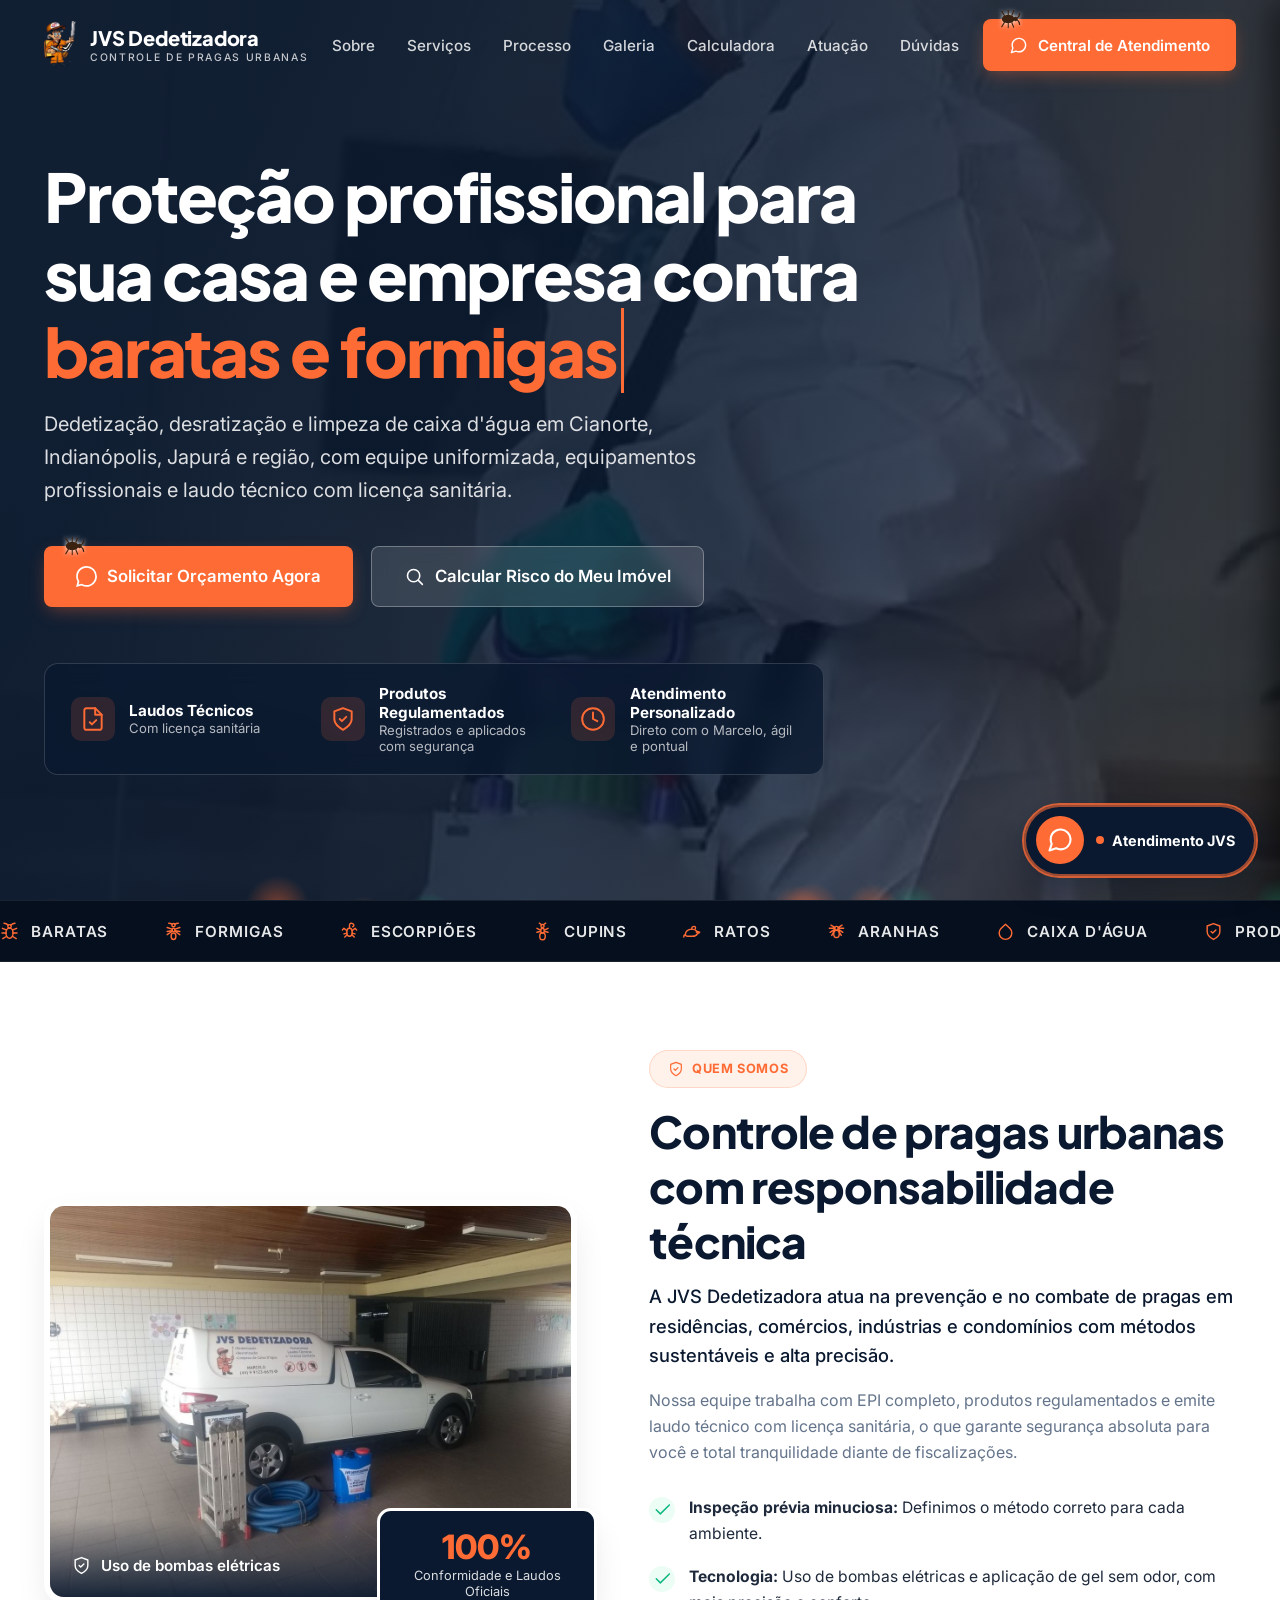
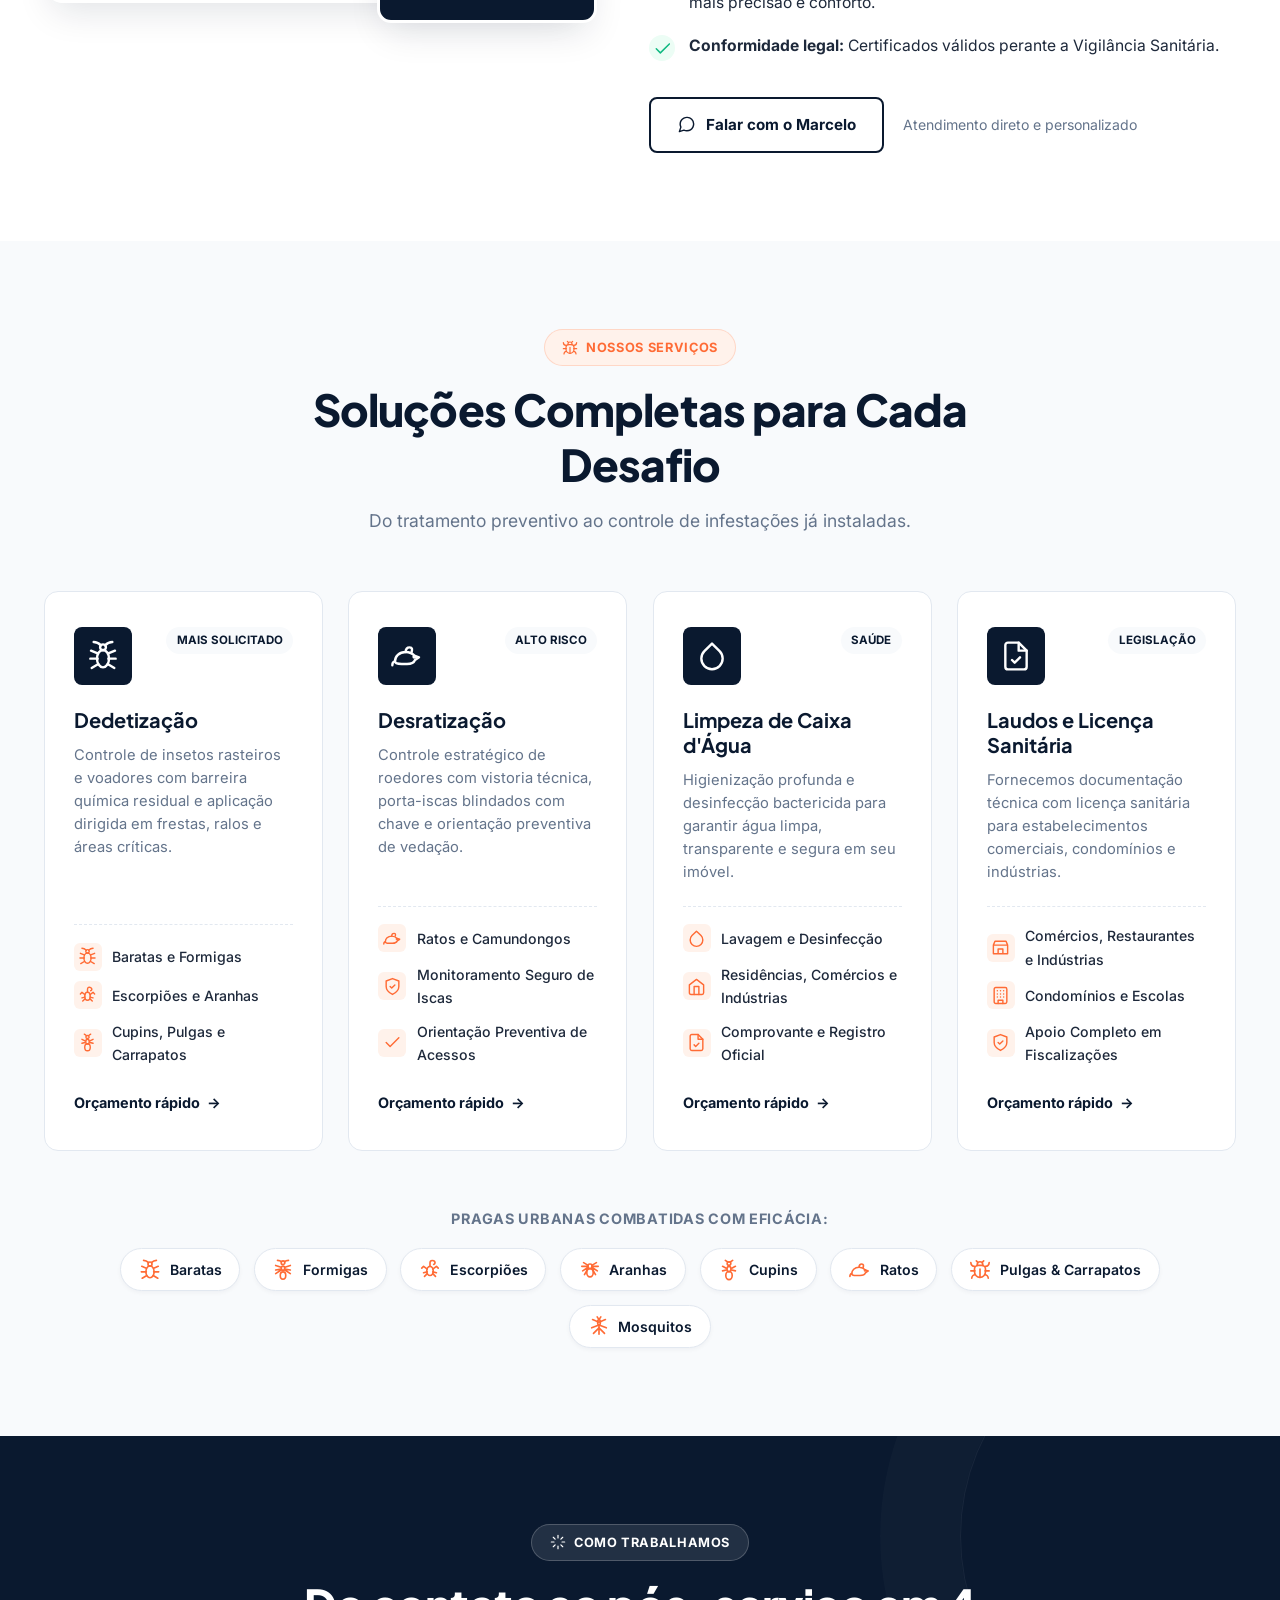
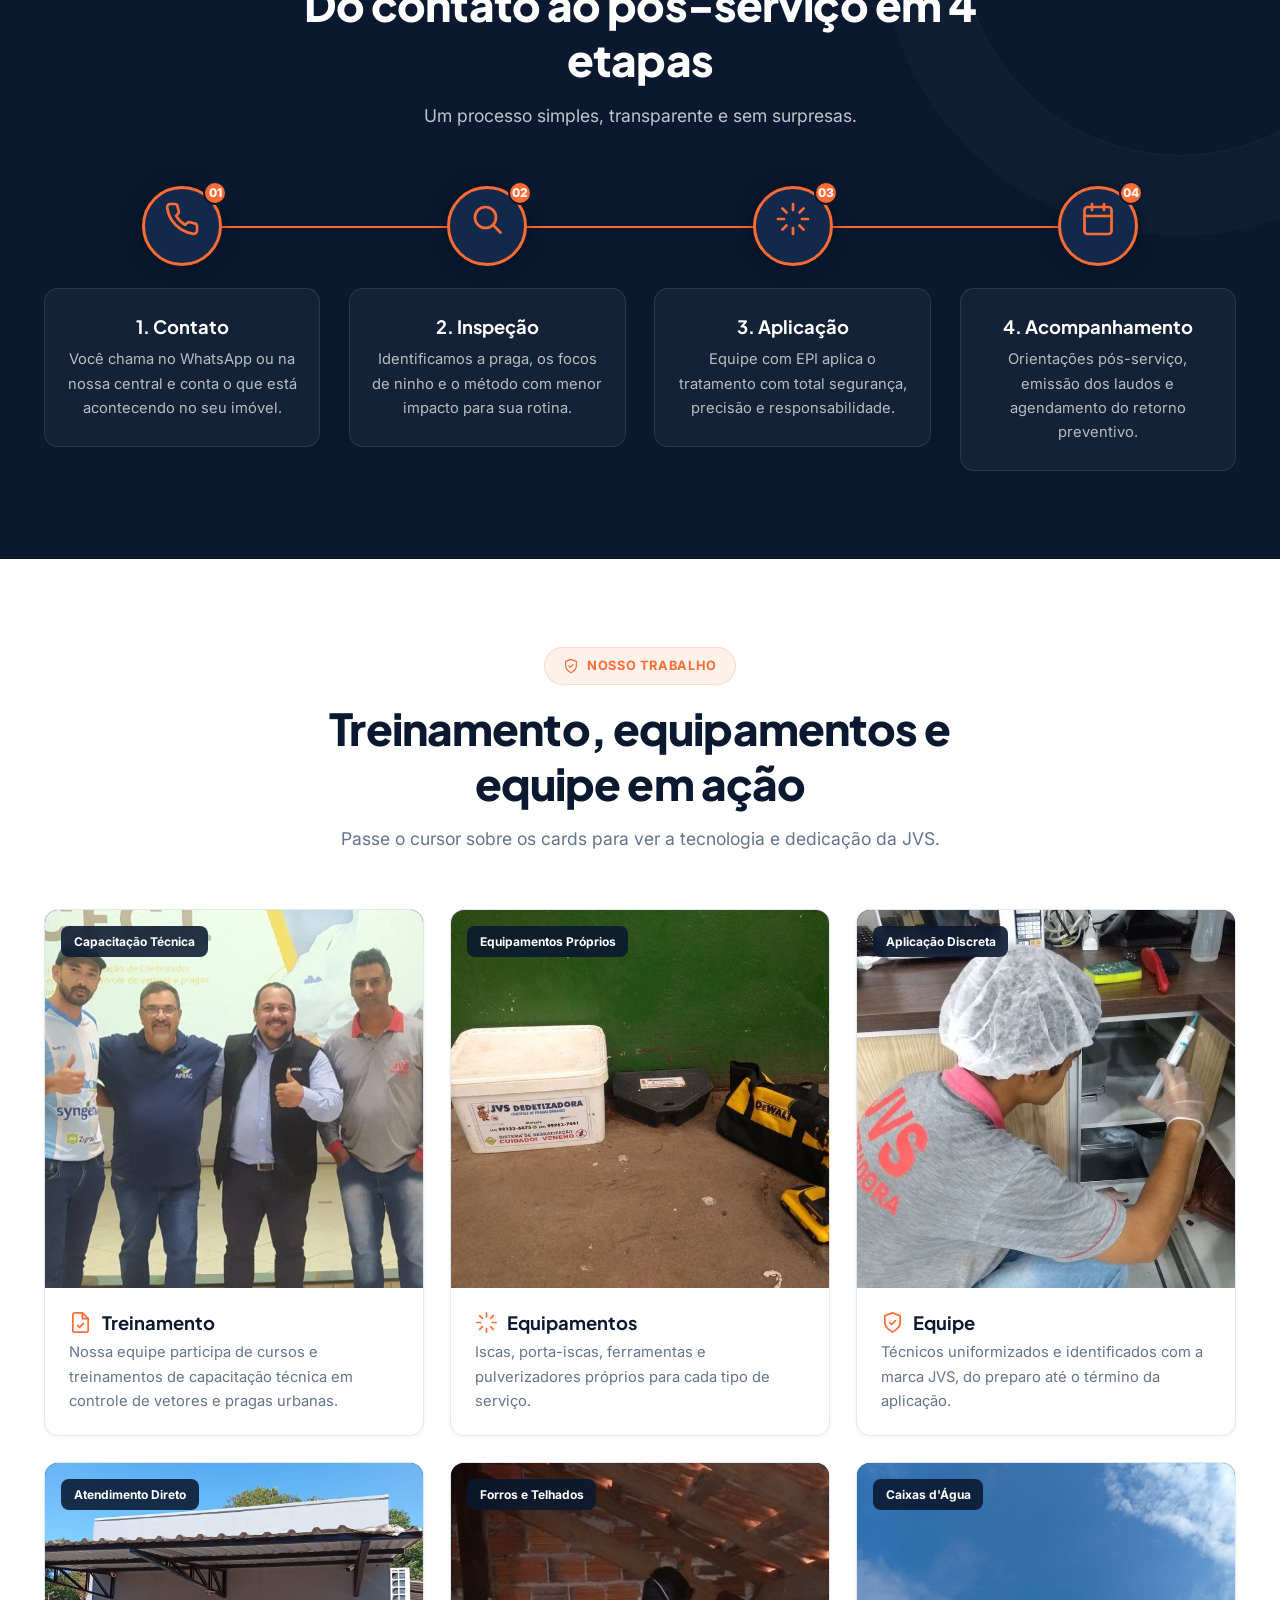
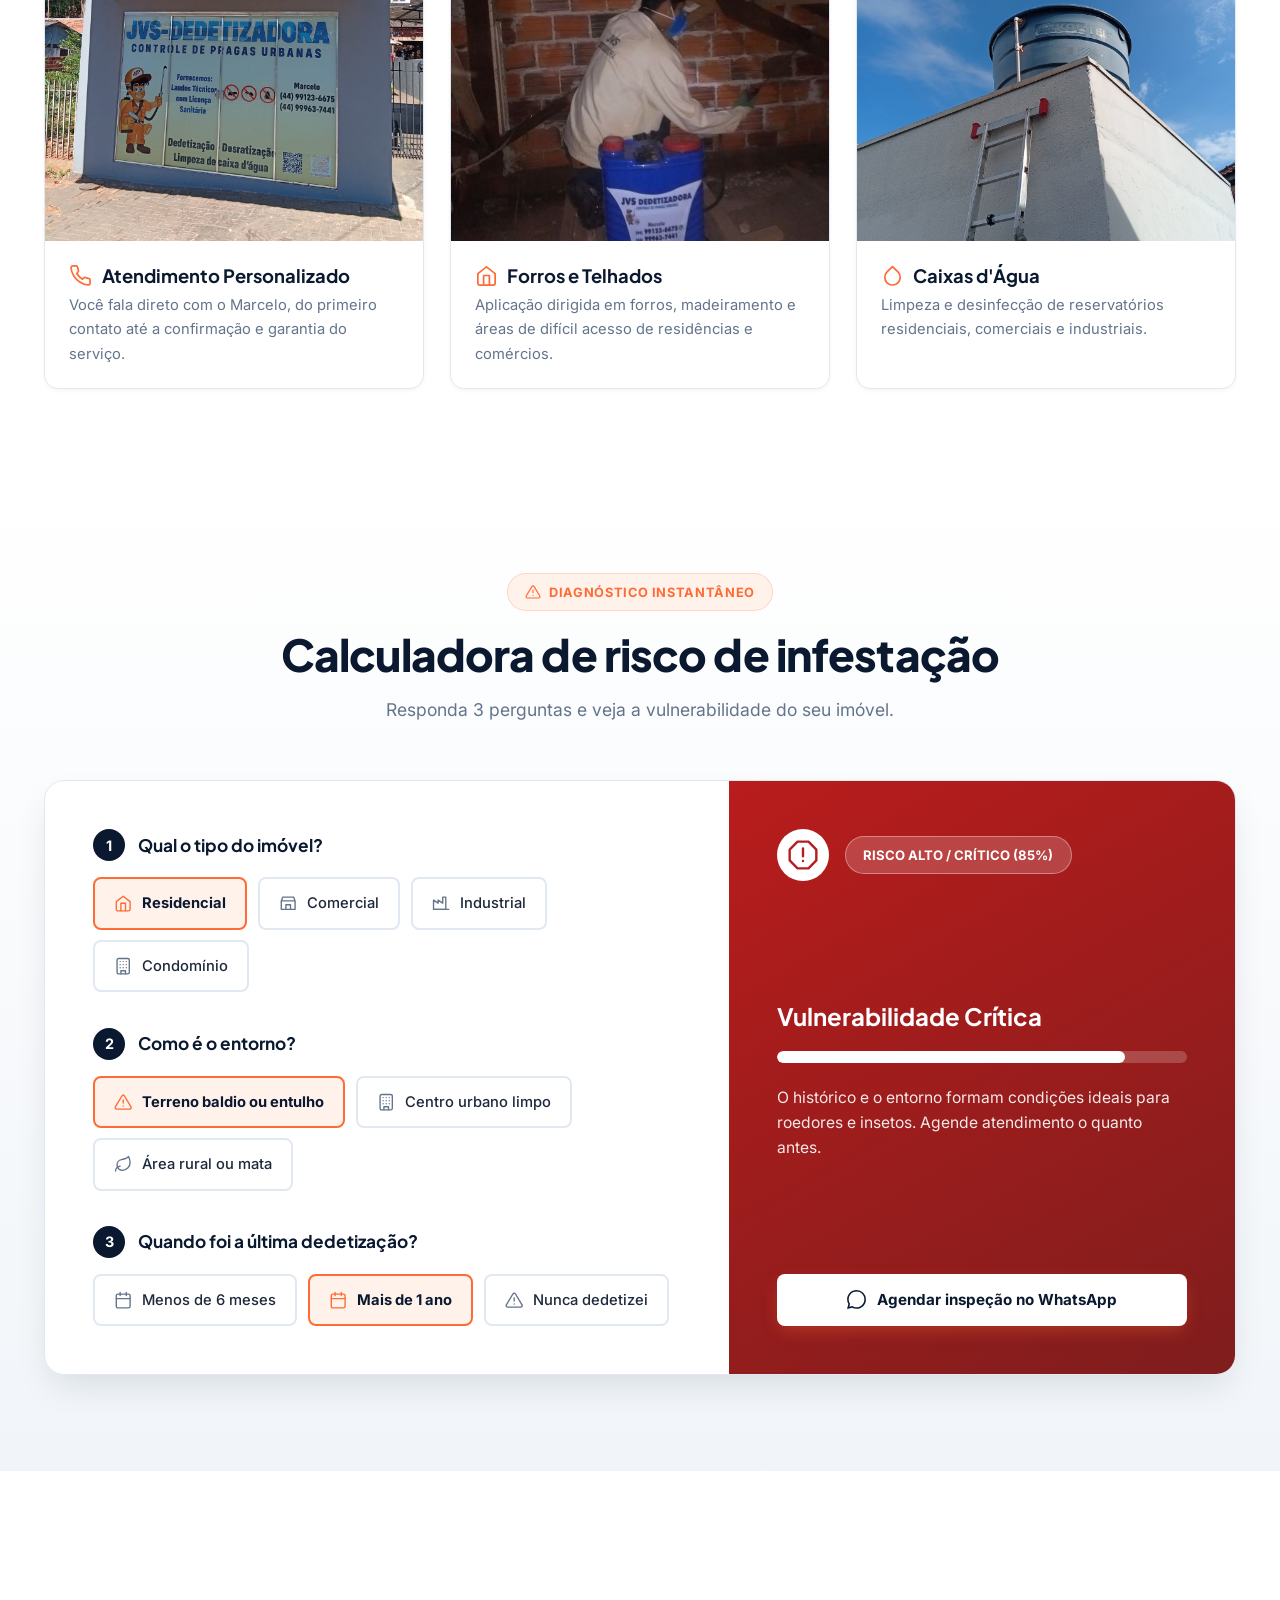
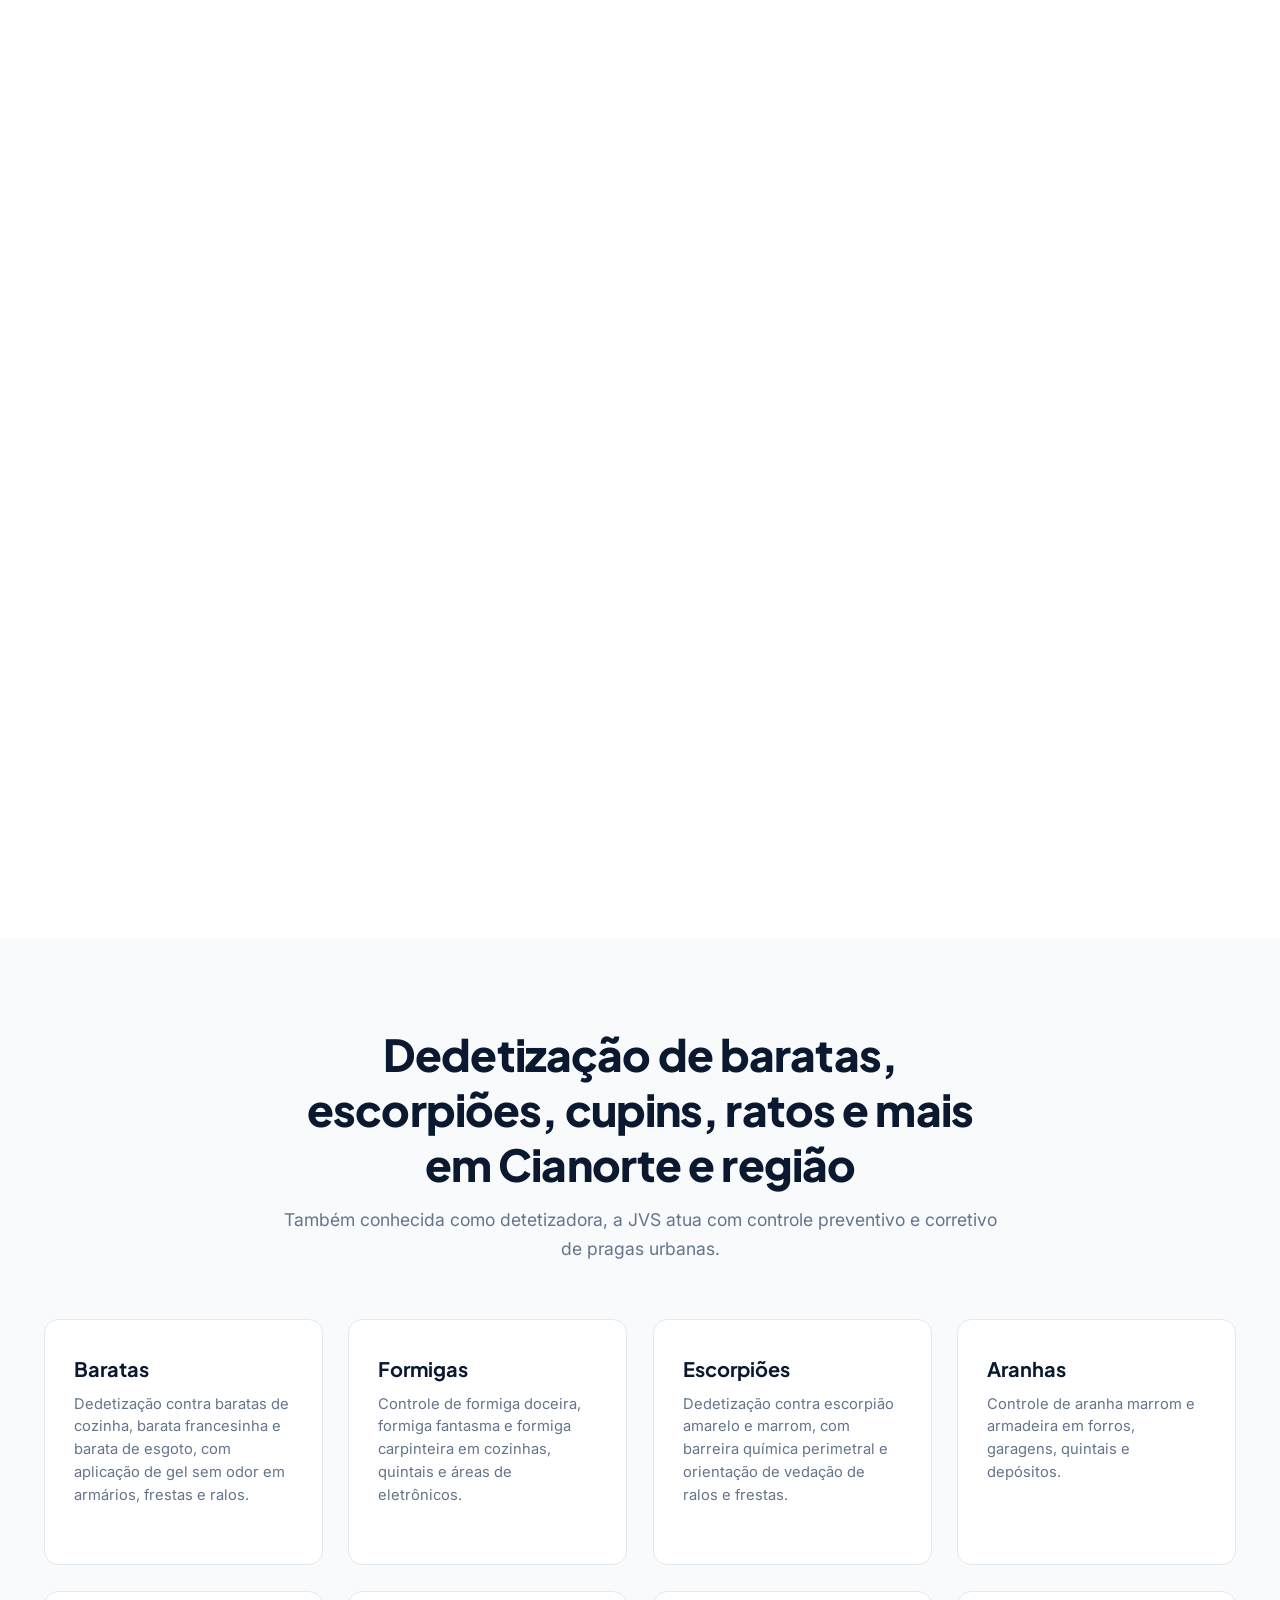
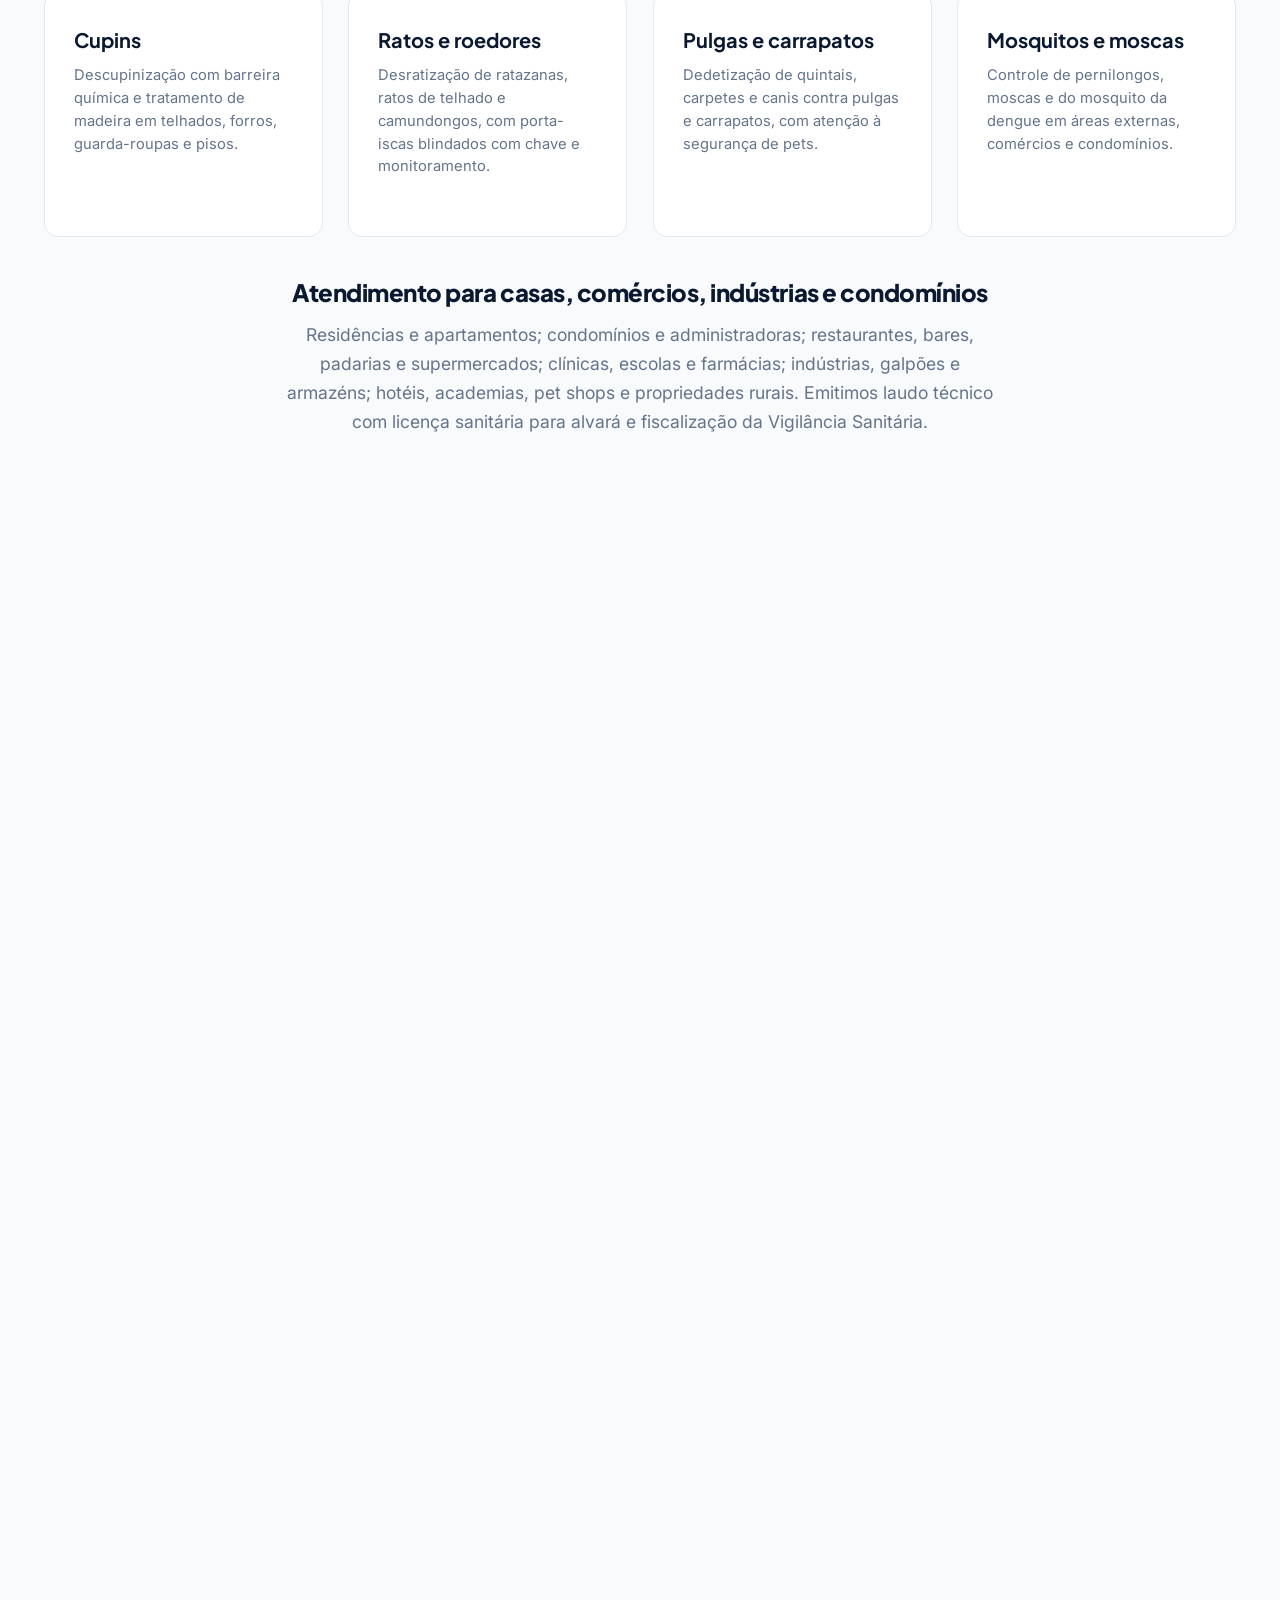
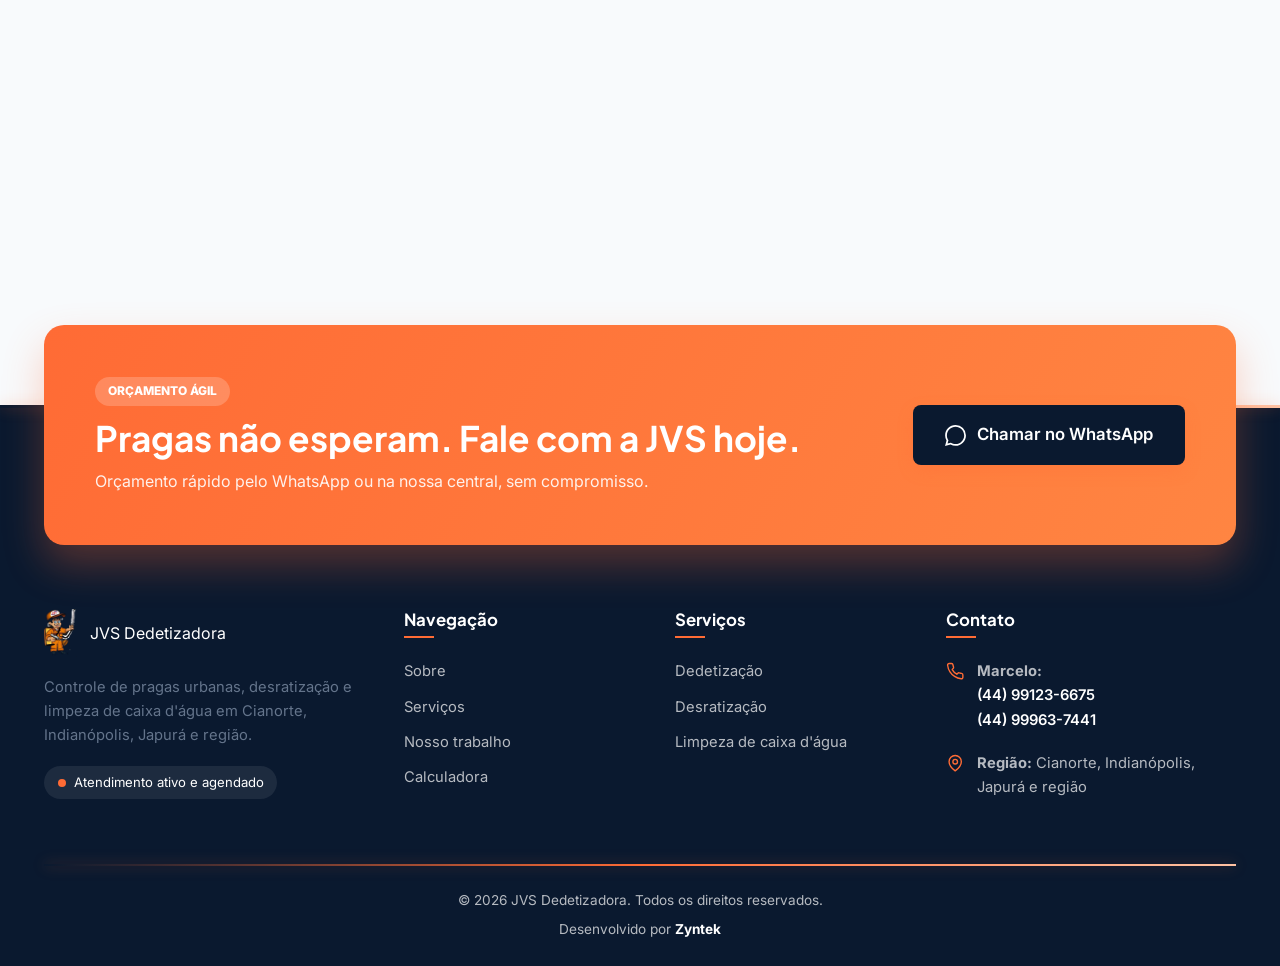
==== commit d8bcfa89: "adicionando verificador" ====
--- a/index.html
+++ b/index.html
@@ -3,10 +3,10 @@
 <head>
   <meta charset="UTF-8">
   <meta name="viewport" content="width=device-width, initial-scale=1.0">
-  <title>Dedetizadora em Cianorte, Indianópolis e Japurá | JVS Dedetizadora</title>
+  <title>Dedetizadora em Cianorte PR | Dedetização, Desratização e Caixa d'Água | JVS</title>
   
-  <meta name="description" content="JVS Dedetizadora em Cianorte, Indianópolis, Japurá e região: dedetização, desratização e limpeza de caixa d'água com laudo técnico. Orçamento no WhatsApp.">
-  <meta name="keywords" content="dedetizadora Cianorte, dedetização Cianorte, desratização Cianorte, dedetizadora Indianópolis, dedetizadora Japurá, limpeza de caixa d'água Cianorte, controle de pragas Paraná, JVS Dedetizadora">
+  <meta name="description" content="JVS Dedetizadora em Cianorte, Indianópolis, Japurá e região: dedetização de baratas, escorpiões, cupins e formigas, desratização e limpeza de caixa d'água com laudo técnico e licença sanitária. Orçamento no WhatsApp.">
+  <meta name="keywords" content="dedetizadora, detetizadora, dedetização, detetização, dedetizadora Cianorte, dedetização Cianorte, desratização Cianorte, controle de pragas Cianorte, dedetizadora Indianópolis, dedetizadora Japurá, dedetizadora Tuneiras do Oeste, dedetizadora São Tomé, dedetizadora Tapejara, dedetizadora Jussara, dedetizadora Rondon, dedetizadora Guaporema, limpeza de caixa d'água Cianorte, higienização de caixa d'água, descupinização, dedetização contra escorpião, dedetização contra barata, controle de roedores, laudo técnico dedetização, licença sanitária dedetizadora, dedetização residencial, dedetização comercial, dedetização industrial, dedetizadora noroeste do Paraná, controle de pragas Paraná, JVS Dedetizadora">
   <meta name="robots" content="index, follow, max-image-preview:large">
   <meta name="geo.region" content="BR-PR">
   <meta name="geo.placename" content="Cianorte, Paraná">
@@ -38,126 +38,219 @@
 
   <script type="application/ld+json">
   {
-    "@context": "https://schema.org",
-    "@type": [
-      "LocalBusiness",
-      "HomeAndConstructionBusiness"
-    ],
-    "@id": "https://jvsdetetizadora.vercel.app/#empresa",
-    "name": "JVS Dedetizadora",
-    "url": "https://jvsdetetizadora.vercel.app/",
-    "image": "https://jvsdetetizadora.vercel.app/assets/img/sobre-picape.jpg",
-    "logo": "https://jvsdetetizadora.vercel.app/assets/img/logo.png",
-    "description": "Dedetizadora em Cianorte, Indianópolis, Japurá e região: dedetização, desratização e limpeza de caixa d'água com laudo técnico e licença sanitária.",
-    "telephone": [
-      "+55-44-99123-6675",
-      "+55-44-99963-7441"
-    ],
-    "sameAs": [
-      "https://www.instagram.com/jvsdedetizadora/"
-    ],
-    "areaServed": [
+  "@context": "https://schema.org",
+  "@type": [
+    "LocalBusiness",
+    "HomeAndConstructionBusiness"
+  ],
+  "@id": "https://jvsdetetizadora.vercel.app/#empresa",
+  "name": "JVS Dedetizadora",
+  "url": "https://jvsdetetizadora.vercel.app/",
+  "image": "https://jvsdetetizadora.vercel.app/assets/img/sobre-picape.jpg",
+  "logo": "https://jvsdetetizadora.vercel.app/assets/img/logo.png",
+  "description": "Dedetizadora em Cianorte, Indianópolis, Japurá e região: dedetização, desratização e limpeza de caixa d'água com laudo técnico e licença sanitária.",
+  "telephone": [
+    "+55-44-99123-6675",
+    "+55-44-99963-7441"
+  ],
+  "sameAs": [
+    "https://www.instagram.com/jvsdedetizadora/"
+  ],
+  "areaServed": [
+    {
+      "@type": "City",
+      "name": "Cianorte",
+      "containedInPlace": {
+        "@type": "AdministrativeArea",
+        "name": "Paraná"
+      }
+    },
+    {
+      "@type": "City",
+      "name": "Indianópolis",
+      "containedInPlace": {
+        "@type": "AdministrativeArea",
+        "name": "Paraná"
+      }
+    },
+    {
+      "@type": "City",
+      "name": "Japurá",
+      "containedInPlace": {
+        "@type": "AdministrativeArea",
+        "name": "Paraná"
+      }
+    },
+    {
+      "@type": "City",
+      "name": "Tuneiras do Oeste",
+      "containedInPlace": {
+        "@type": "AdministrativeArea",
+        "name": "Paraná"
+      }
+    },
+    {
+      "@type": "City",
+      "name": "São Tomé",
+      "containedInPlace": {
+        "@type": "AdministrativeArea",
+        "name": "Paraná"
+      }
+    },
+    {
+      "@type": "City",
+      "name": "Tapejara",
+      "containedInPlace": {
+        "@type": "AdministrativeArea",
+        "name": "Paraná"
+      }
+    },
+    {
+      "@type": "City",
+      "name": "Jussara",
+      "containedInPlace": {
+        "@type": "AdministrativeArea",
+        "name": "Paraná"
+      }
+    },
+    {
+      "@type": "City",
+      "name": "Rondon",
+      "containedInPlace": {
+        "@type": "AdministrativeArea",
+        "name": "Paraná"
+      }
+    },
+    {
+      "@type": "City",
+      "name": "Guaporema",
+      "containedInPlace": {
+        "@type": "AdministrativeArea",
+        "name": "Paraná"
+      }
+    }
+  ],
+  "hasOfferCatalog": {
+    "@type": "OfferCatalog",
+    "name": "Serviços",
+    "itemListElement": [
       {
-        "@type": "City",
-        "name": "Cianorte",
-        "containedInPlace": {
-          "@type": "AdministrativeArea",
-          "name": "Paraná"
+        "@type": "Offer",
+        "itemOffered": {
+          "@type": "Service",
+          "name": "Dedetização"
         }
       },
       {
-        "@type": "City",
-        "name": "Indianópolis",
-        "containedInPlace": {
-          "@type": "AdministrativeArea",
-          "name": "Paraná"
+        "@type": "Offer",
+        "itemOffered": {
+          "@type": "Service",
+          "name": "Desratização"
         }
       },
       {
-        "@type": "City",
-        "name": "Japurá",
-        "containedInPlace": {
-          "@type": "AdministrativeArea",
-          "name": "Paraná"
+        "@type": "Offer",
+        "itemOffered": {
+          "@type": "Service",
+          "name": "Limpeza de caixa d'água"
         }
       },
       {
-        "@type": "City",
-        "name": "Tuneiras do Oeste",
-        "containedInPlace": {
-          "@type": "AdministrativeArea",
-          "name": "Paraná"
+        "@type": "Offer",
+        "itemOffered": {
+          "@type": "Service",
+          "name": "Descupinização"
         }
       },
       {
-        "@type": "City",
-        "name": "São Tomé",
-        "containedInPlace": {
-          "@type": "AdministrativeArea",
-          "name": "Paraná"
+        "@type": "Offer",
+        "itemOffered": {
+          "@type": "Service",
+          "name": "Controle de escorpiões, baratas, formigas e aranhas"
         }
       },
       {
-        "@type": "City",
-        "name": "Tapejara",
-        "containedInPlace": {
-          "@type": "AdministrativeArea",
-          "name": "Paraná"
+        "@type": "Offer",
+        "itemOffered": {
+          "@type": "Service",
+          "name": "Laudo técnico com licença sanitária"
         }
-      },
-      {
-        "@type": "City",
-        "name": "Jussara",
-        "containedInPlace": {
-          "@type": "AdministrativeArea",
-          "name": "Paraná"
-        }
-      },
-      {
-        "@type": "City",
-        "name": "Rondon",
-        "containedInPlace": {
-          "@type": "AdministrativeArea",
-          "name": "Paraná"
-        }
-      },
-      {
-        "@type": "City",
-        "name": "Guaporema",
-        "containedInPlace": {
-          "@type": "AdministrativeArea",
-          "name": "Paraná"
-        }
-      }
-    ],
-    "hasOfferCatalog": {
-      "@type": "OfferCatalog",
-      "name": "Serviços",
-      "itemListElement": [
-        {
-          "@type": "Offer",
-          "itemOffered": {
-            "@type": "Service",
-            "name": "Dedetização"
-          }
-        },
-        {
-          "@type": "Offer",
-          "itemOffered": {
-            "@type": "Service",
-            "name": "Desratização"
-          }
-        },
-        {
-          "@type": "Offer",
-          "itemOffered": {
-            "@type": "Service",
-            "name": "Limpeza de caixa d'água"
-          }
-        }
-      ]
+      }
+    ]
+  },
+  "knowsAbout": [
+    "dedetização",
+    "detetização",
+    "desratização",
+    "descupinização",
+    "controle de pragas urbanas",
+    "limpeza de caixa d'água"
+  ]
+}
+  </script>
+  <script type="application/ld+json">
+{
+  "@context": "https://schema.org",
+  "@type": "FAQPage",
+  "mainEntity": [
+    {
+      "@type": "Question",
+      "name": "Preciso sair de casa durante a dedetização?",
+      "acceptedAnswer": {
+        "@type": "Answer",
+        "text": "Em geral, recomenda-se que pessoas e animais fiquem fora do ambiente durante a aplicação e por algumas horas depois. Nossa equipe orienta o tempo exato conforme o produto e o local."
+      }
+    },
+    {
+      "@type": "Question",
+      "name": "Qual a região de atendimento?",
+      "acceptedAnswer": {
+        "@type": "Answer",
+        "text": "Atendemos Cianorte, Indianópolis, Japurá, Tuneiras do Oeste, São Tomé, Tapejara, Jussara, Rondon, Guaporema e região."
+      }
+    },
+    {
+      "@type": "Question",
+      "name": "Vocês emitem laudo técnico?",
+      "acceptedAnswer": {
+        "@type": "Answer",
+        "text": "Sim. Fornecemos laudos técnicos com licença sanitária, importantes para comércios, indústrias, condomínios e demais estabelecimentos."
+      }
+    },
+    {
+      "@type": "Question",
+      "name": "Quanto custa uma dedetização?",
+      "acceptedAnswer": {
+        "@type": "Answer",
+        "text": "O valor depende da praga, do tamanho do imóvel e do grau de infestação. Fazemos o orçamento pelo WhatsApp, sem compromisso, após entender o seu caso."
+      }
+    },
+    {
+      "@type": "Question",
+      "name": "Vocês fazem dedetização contra escorpiões?",
+      "acceptedAnswer": {
+        "@type": "Answer",
+        "text": "Sim. Aplicamos barreira química perimetral e orientamos a vedação de ralos, frestas e áreas de acúmulo de entulho, que atraem escorpiões."
+      }
+    },
+    {
+      "@type": "Question",
+      "name": "Como é feito o controle de cupins?",
+      "acceptedAnswer": {
+        "@type": "Answer",
+        "text": "Fazemos inspeção para identificar o tipo de cupim e aplicamos tratamento com barreira química e produtos específicos para madeira, conforme o caso."
+      }
+    },
+    {
+      "@type": "Question",
+      "name": "De quanto em quanto tempo devo limpar a caixa d'água?",
+      "acceptedAnswer": {
+        "@type": "Answer",
+        "text": "A recomendação geral é a limpeza e desinfecção a cada 6 meses, ou antes se a água estiver turva ou com odor. Também entregamos comprovante do serviço."
+      }
     }
-  }
+  ]
+}
   </script>
 </head>
 <body>
@@ -936,6 +1029,55 @@
       </div>
     </section>
 
+
+    <!-- Seção SEO: pragas e segmentos (conteúdo visível e indexável) -->
+    <section class="section section-pests" id="pragas">
+      <div class="container">
+        <div class="section-head text-center">
+          <h2 class="section-title">Dedetização de baratas, escorpiões, cupins, ratos e mais em Cianorte e região</h2>
+          <p class="section-subtitle">Também conhecida como detetizadora, a JVS atua com controle preventivo e corretivo de pragas urbanas.</p>
+        </div>
+        <div class="services-grid">
+          <article class="service-card">
+            <h3>Baratas</h3>
+            <p>Dedetização contra baratas de cozinha, barata francesinha e barata de esgoto, com aplicação de gel sem odor em armários, frestas e ralos.</p>
+          </article>
+          <article class="service-card">
+            <h3>Formigas</h3>
+            <p>Controle de formiga doceira, formiga fantasma e formiga carpinteira em cozinhas, quintais e áreas de eletrônicos.</p>
+          </article>
+          <article class="service-card">
+            <h3>Escorpiões</h3>
+            <p>Dedetização contra escorpião amarelo e marrom, com barreira química perimetral e orientação de vedação de ralos e frestas.</p>
+          </article>
+          <article class="service-card">
+            <h3>Aranhas</h3>
+            <p>Controle de aranha marrom e armadeira em forros, garagens, quintais e depósitos.</p>
+          </article>
+          <article class="service-card">
+            <h3>Cupins</h3>
+            <p>Descupinização com barreira química e tratamento de madeira em telhados, forros, guarda-roupas e pisos.</p>
+          </article>
+          <article class="service-card">
+            <h3>Ratos e roedores</h3>
+            <p>Desratização de ratazanas, ratos de telhado e camundongos, com porta-iscas blindados com chave e monitoramento.</p>
+          </article>
+          <article class="service-card">
+            <h3>Pulgas e carrapatos</h3>
+            <p>Dedetização de quintais, carpetes e canis contra pulgas e carrapatos, com atenção à segurança de pets.</p>
+          </article>
+          <article class="service-card">
+            <h3>Mosquitos e moscas</h3>
+            <p>Controle de pernilongos, moscas e do mosquito da dengue em áreas externas, comércios e condomínios.</p>
+          </article>
+        </div>
+        <div class="section-head text-center" style="margin-top:2.5rem">
+          <h3 class="section-title" style="font-size:1.5rem">Atendimento para casas, comércios, indústrias e condomínios</h3>
+          <p class="section-subtitle">Residências e apartamentos; condomínios e administradoras; restaurantes, bares, padarias e supermercados; clínicas, escolas e farmácias; indústrias, galpões e armazéns; hotéis, academias, pet shops e propriedades rurais. Emitimos laudo técnico com licença sanitária para alvará e fiscalização da Vigilância Sanitária.</p>
+        </div>
+      </div>
+    </section>
+
     <!-- Seção Dúvidas Frequentes -->
     <section class="section section-faq" id="faq">
       <div class="container">
@@ -1016,6 +1158,54 @@
             <div class="faq-answer-wrapper">
               <div class="faq-answer-content">
                 <p>Esvaziamos, lavamos e desinfetamos o reservatório, removendo resíduos e sujeira acumulada. Você recebe a confirmação do serviço realizado.</p>
+              </div>
+            </div>
+          </div>
+
+          <div class="faq-accordion-item">
+            <button type="button" class="faq-question" aria-expanded="false">
+              <span>Quanto custa uma dedetização?</span>
+              <div class="faq-icon-box"><svg class="ic"><use href="#down"/></svg></div>
+            </button>
+            <div class="faq-answer-wrapper">
+              <div class="faq-answer-content">
+                <p>O valor depende da praga, do tamanho do imóvel e do grau de infestação. Fazemos o orçamento pelo WhatsApp, sem compromisso, após entender o seu caso.</p>
+              </div>
+            </div>
+          </div>
+
+          <div class="faq-accordion-item">
+            <button type="button" class="faq-question" aria-expanded="false">
+              <span>Vocês fazem dedetização contra escorpiões?</span>
+              <div class="faq-icon-box"><svg class="ic"><use href="#down"/></svg></div>
+            </button>
+            <div class="faq-answer-wrapper">
+              <div class="faq-answer-content">
+                <p>Sim. Aplicamos barreira química perimetral e orientamos a vedação de ralos, frestas e áreas de acúmulo de entulho, que atraem escorpiões.</p>
+              </div>
+            </div>
+          </div>
+
+          <div class="faq-accordion-item">
+            <button type="button" class="faq-question" aria-expanded="false">
+              <span>Como é feito o controle de cupins?</span>
+              <div class="faq-icon-box"><svg class="ic"><use href="#down"/></svg></div>
+            </button>
+            <div class="faq-answer-wrapper">
+              <div class="faq-answer-content">
+                <p>Fazemos inspeção para identificar o tipo de cupim e aplicamos tratamento com barreira química e produtos específicos para madeira, conforme o caso.</p>
+              </div>
+            </div>
+          </div>
+
+          <div class="faq-accordion-item">
+            <button type="button" class="faq-question" aria-expanded="false">
+              <span>De quanto em quanto tempo devo limpar a caixa d'água?</span>
+              <div class="faq-icon-box"><svg class="ic"><use href="#down"/></svg></div>
+            </button>
+            <div class="faq-answer-wrapper">
+              <div class="faq-answer-content">
+                <p>A recomendação geral é a limpeza e desinfecção a cada 6 meses, ou antes se a água estiver turva ou com odor. Também entregamos comprovante do serviço.</p>
               </div>
             </div>
           </div>
